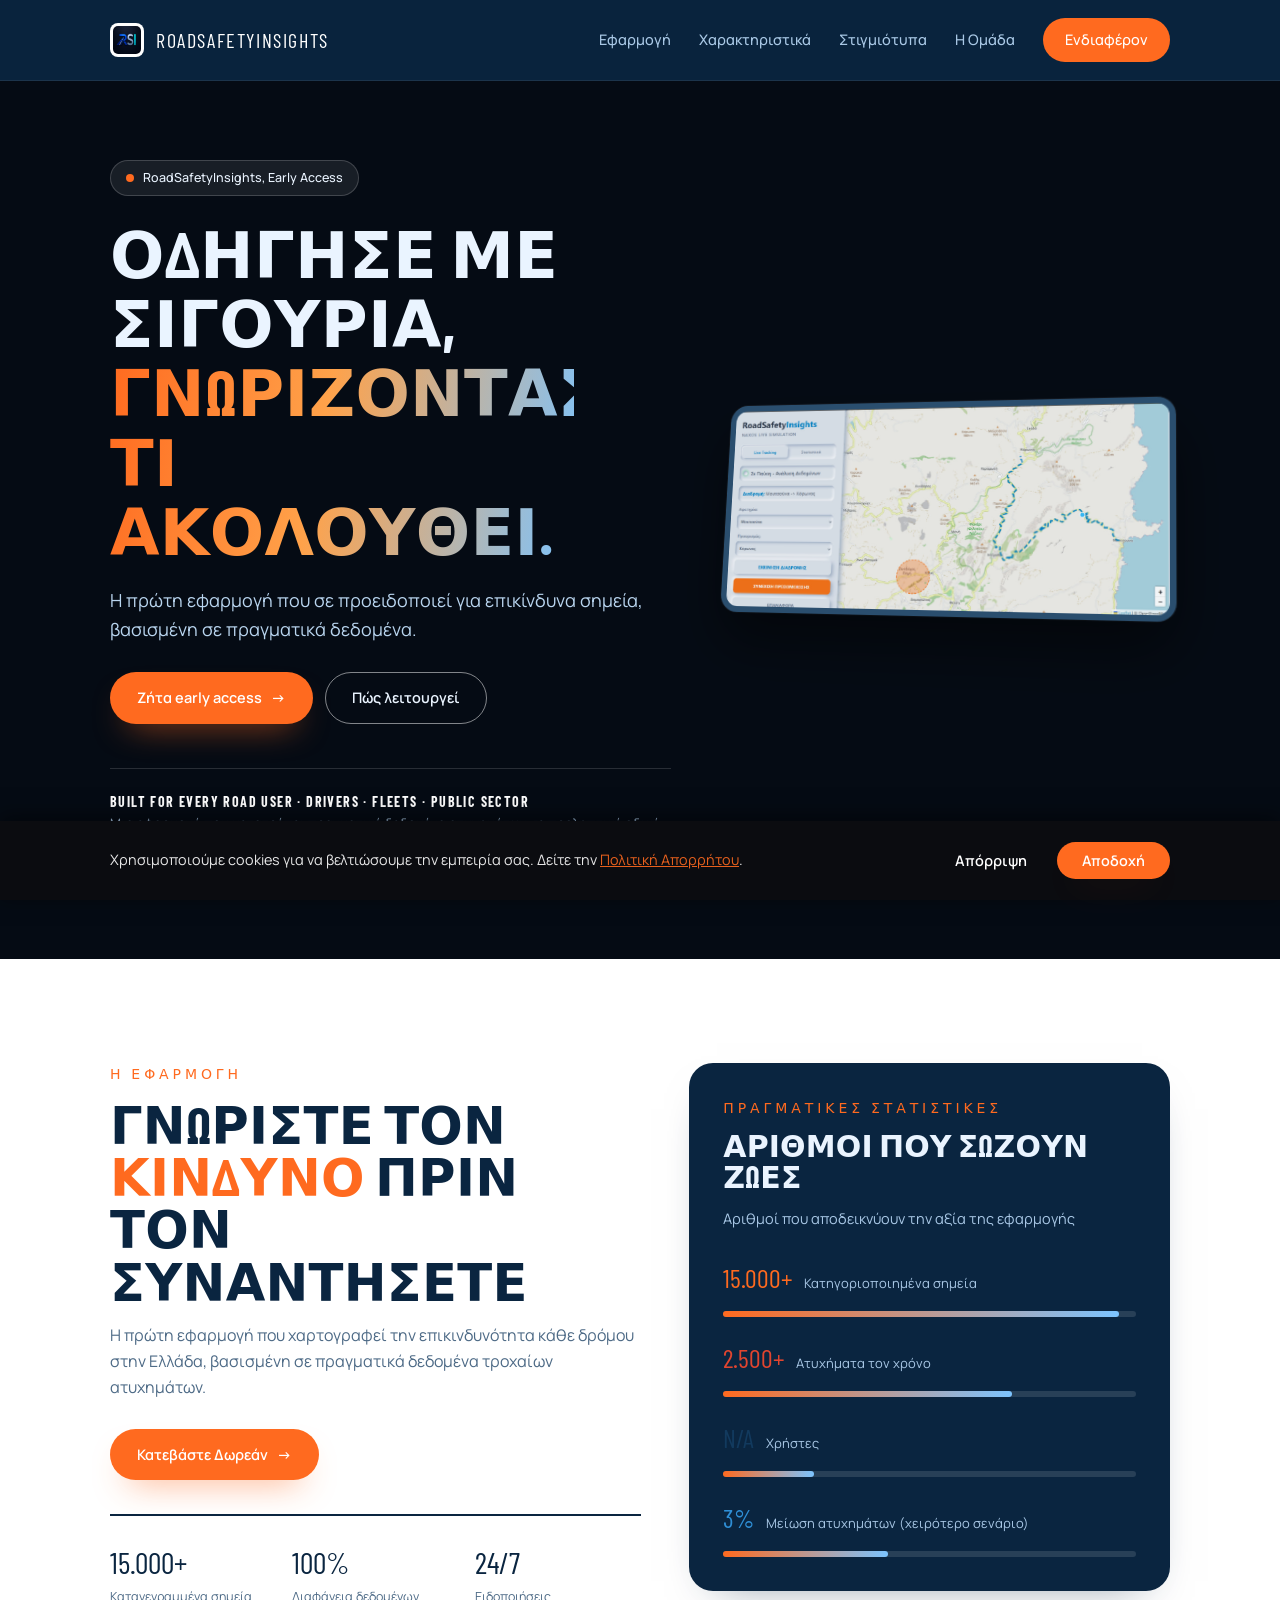
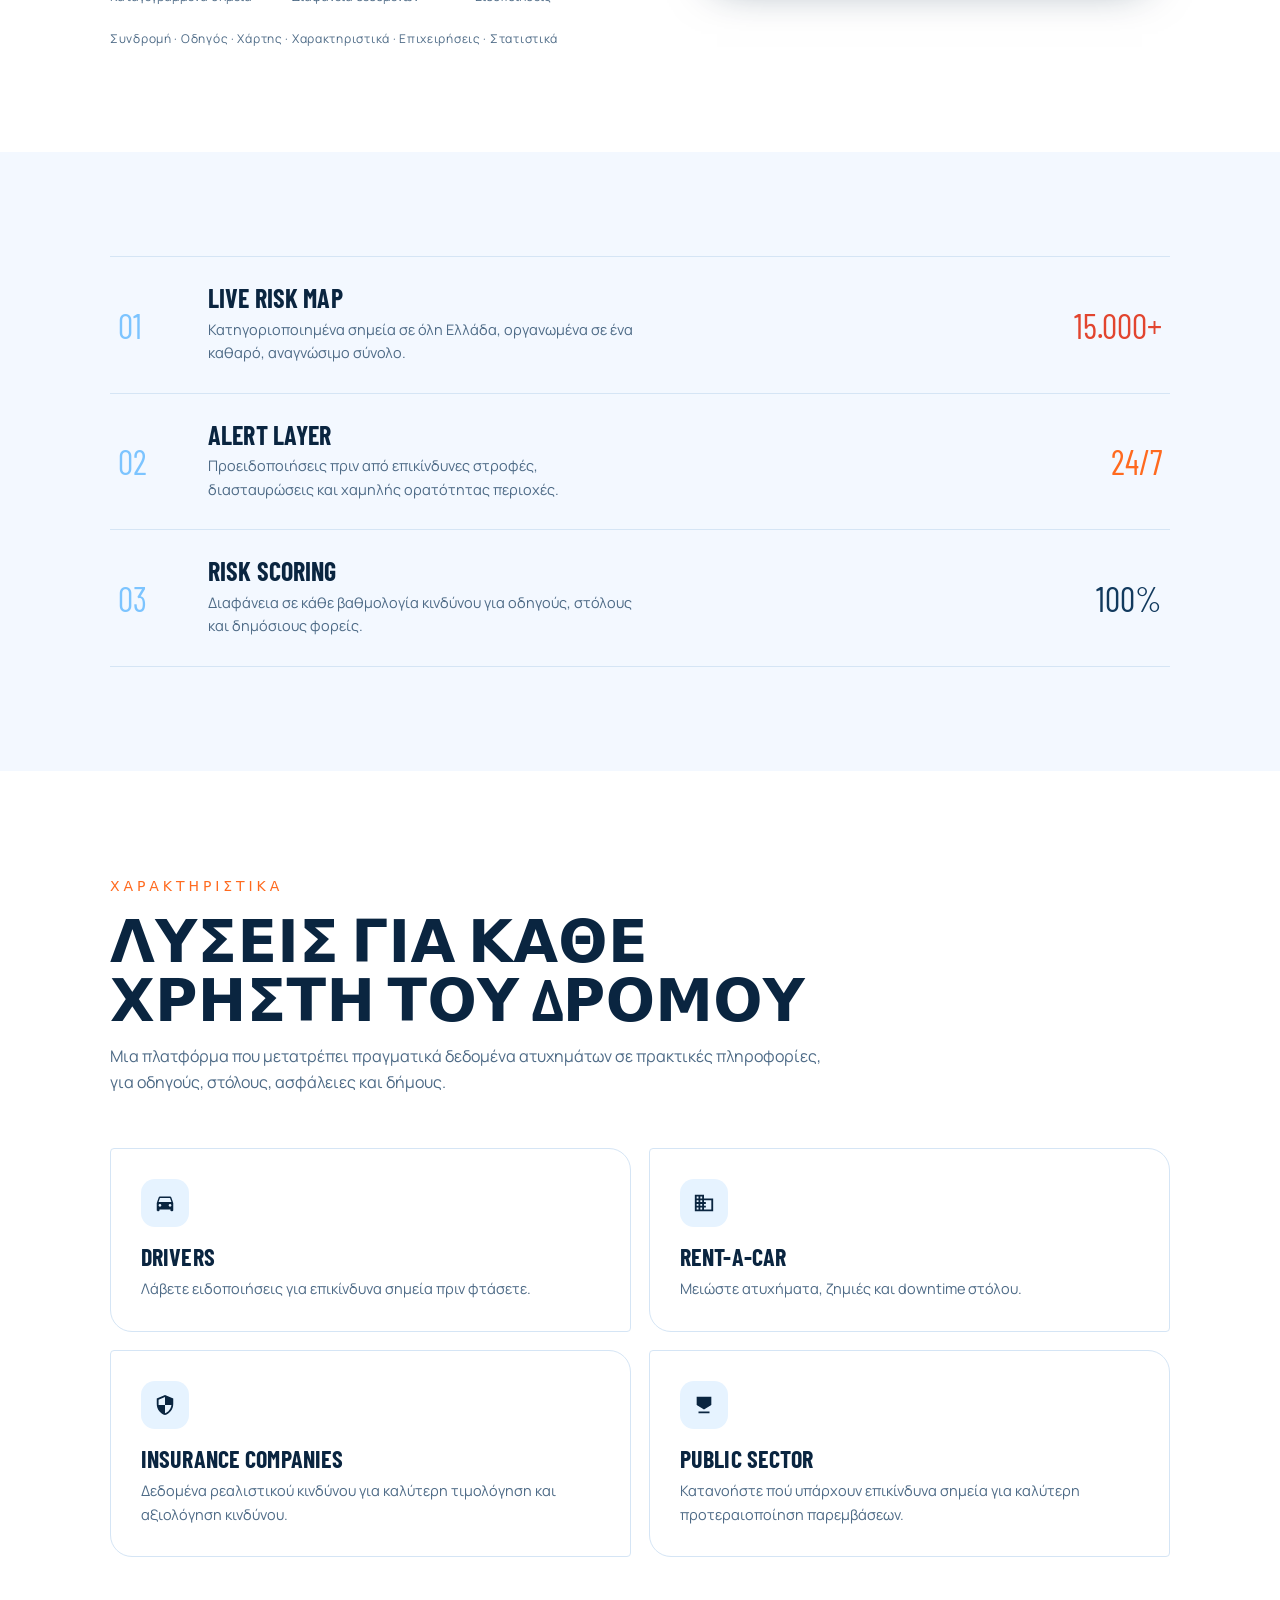
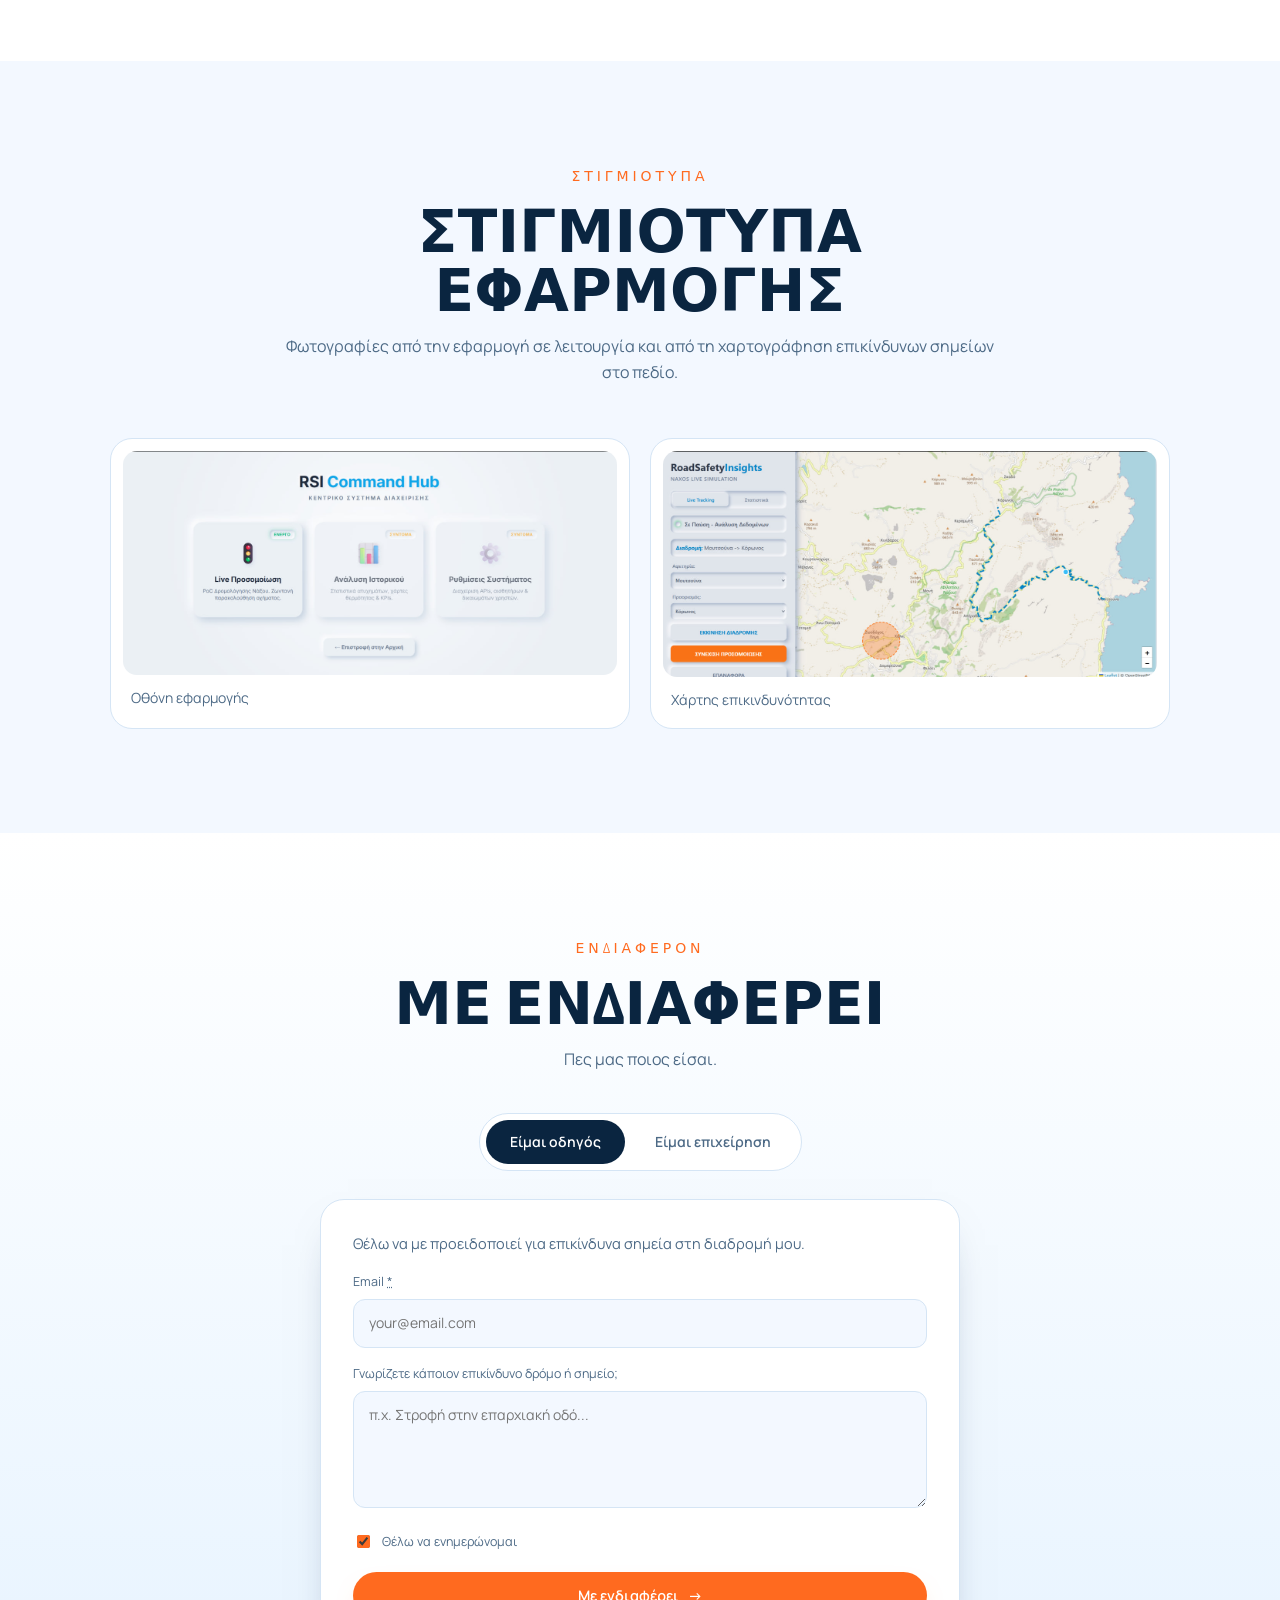
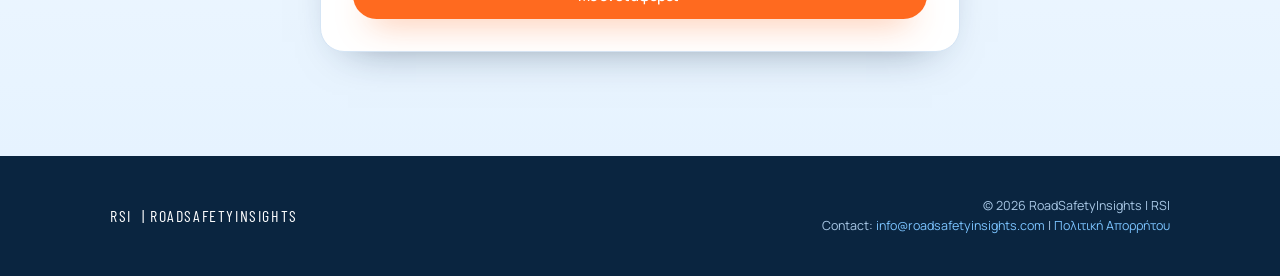
==== index.html @ 2c1d8106 "Update index.html" ====
<!DOCTYPE html>
<html lang="el">
  <head>
    <meta charset="utf-8" />
    <meta name="viewport" content="width=device-width, initial-scale=1" />
    <title>RoadSafetyInsights | Χαρτογράφηση Επικίνδυνων Δρόμων</title>
    
    <!-- Standard Meta Tags -->
    <meta name="description" content="Η πρώτη εφαρμογή που χαρτογραφεί επικίνδυνα σημεία και προειδοποιεί οδηγούς, στόλους και δήμους με πραγματικά δεδομένα ατυχημάτων." />
    <meta name="keywords" content="οδική ασφάλεια, επικίνδυνοι δρόμοι, χάρτης ατυχημάτων, RoadSafetyInsights, Ελλάδα, στόλοι οχημάτων, πρόληψη τροχαίων" />
    <meta name="author" content="RoadSafetyInsights Team" />
    <link rel="canonical" href="https://www.roadsafetyinsights.com/" />

    <!-- Open Graph Meta Tags (Για Facebook, LinkedIn & AI Assistants) -->
    <meta property="og:type" content="website" />
    <meta property="og:url" content="https://www.roadsafetyinsights.com/" />
    <meta property="og:title" content="RoadSafetyInsights | Χαρτογράφηση Επικίνδυνων Δρόμων" />
    <meta property="og:description" content="Γνωρίζοντας τι ακολουθεί, η εφαρμογή σε προειδοποιεί για τα επικίνδυνα σημεία βασισμένη σε πραγματικά δεδομένα ατυχημάτων." />
    <meta property="og:image" content="https://www.roadsafetyinsights.com/assets/og-image.jpg" />
    <meta property="og:site_name" content="RoadSafetyInsights" />
    <meta property="og:locale" content="el_GR" />

    <!-- Twitter Card Meta Tags -->
    <meta name="twitter:card" content="summary_large_image" />
    <meta name="twitter:url" content="https://www.roadsafetyinsights.com/" />
    <meta name="twitter:title" content="RoadSafetyInsights | Χαρτογράφηση Επικίνδυνων Δρόμων" />
    <meta name="twitter:description" content="Γνωρίζοντας τι ακολουθεί, η εφαρμογή σε προειδοποιεί για τα επικίνδυνα σημεία βασισμένη σε πραγματικά δεδομένα ατυχημάτων." />
    <meta name="twitter:image" content="https://www.roadsafetyinsights.com/assets/og-image.jpg" />

    <!-- PWA Webmanifest -->
    <link rel="manifest" href="site.webmanifest" crossorigin="use-credentials" />
    
    <!-- Icons & Theme -->
    <link rel="icon" type="image/png" href="assets/rsi_logo.png" />
    <link rel="apple-touch-icon" href="assets/rsi_logo.png" />
    <meta name="theme-color" content="#0a2540" />
    
    <!-- Fonts & CSS -->
    <link rel="preconnect" href="https://fonts.googleapis.com" />
    <link rel="preconnect" href="https://fonts.gstatic.com" crossorigin />
    <link href="https://fonts.googleapis.com/css2?family=Barlow+Condensed:wght@600;700&family=Manrope:wght@400;500;600;800&display=swap" rel="stylesheet" />
    <link rel="stylesheet" href="css/style.css" />
  </head>
  <body>
    <a class="skip" href="#main">Μετάβαση στο περιεχόμενο</a>

    <header class="site-header" id="header">
      <div class="wrap header__inner">
        <a class="header__logo" href="index.html#top" aria-label="Road Safety Insights, Αρχική">
          <img src="assets/rsi_logo.png" alt="Λογότυπο" width="34" height="34" />
          <span>RoadSafetyInsights</span>
        </a>
        <nav class="header__nav" aria-label="Κύρια πλοήγηση">
          <a href="index.html#app">Εφαρμογή</a>
          <a href="index.html#data">Χαρακτηριστικά</a>
          <a href="index.html#gallery-app">Στιγμιότυπα</a>
          <a href="team.html">Η Ομάδα</a>
          <a class="header__cta" href="index.html#interest">Ενδιαφέρον</a>
        </nav>
        <button class="burger" id="burger" type="button" aria-label="Άνοιγμα μενού" aria-expanded="false">
          <span></span><span></span><span></span>
        </button>
      </div>
    </header>

    <div class="progress" id="progress" aria-hidden="true"></div>

    <main id="main">
      
      <!-- #HERO -->
      <section class="hero" id="top">
        <div id="molten-bg" class="molten-metal-container" aria-hidden="true"></div>
        <div class="wrap hero__layout">
          <div class="hero__content">
            <p class="tag up"><span class="blip" aria-hidden="true"></span>RoadSafetyInsights, Early Access</p>
            <h1 class="hero__title up" style="--d:90ms">
              Οδήγησε με σιγουριά, 
              <em>γνωρίζοντας τι ακολουθεί.</em>
            </h1>
            <p class="hero__lead up" style="--d:180ms">
              Η πρώτη εφαρμογή που σε προειδοποιεί για επικίνδυνα σημεία, βασισμένη σε πραγματικά δεδομένα.
            </p>
            <div class="row-actions up" style="--d:250ms">
              <a class="btn btn--solid" href="#interest">Ζήτα early access <span class="arrow" aria-hidden="true">→</span></a>
              <a class="btn btn--line" href="#app">Πώς λειτουργεί</a>
            </div>
            <p class="hero__foot up" style="--d:320ms">
              <strong>Built for every road user · Drivers · Fleets · Public Sector</strong>
              Μια εφαρμογή που μετατρέπει πραγματικά δεδομένα ατυχημάτων σε προληπτική οδική ασφάλεια.
            </p>
          </div>
          <div class="hero__visual up" style="--d:400ms">
            <div class="floating-mockup">
              <img src="assets/nav_map.png" alt="Χάρτης εφαρμογής RoadSafetyInsights" width="1024" height="1024" />
            </div>
          </div>
        </div>
      </section>

      <!-- #TRANSITION BURST -->
      <div class="transition-burst-container" aria-hidden="true">
        <div id="burst-bg"></div>
        <div class="transition-gradient"></div>
      </div>

      <!-- #APP (ZIGZAG) -->
      <section class="band" id="app">
        <div class="wrap zig">
          <div class="zig__copy up">
            <p class="eyebrow">Η εφαρμογή</p>
            <h2>Γνωρίστε τον <em>κίνδυνο</em> πριν τον συναντήσετε</h2>
            <p class="lead">
              Η πρώτη εφαρμογή που χαρτογραφεί την επικινδυνότητα κάθε δρόμου στην Ελλάδα, βασισμένη σε πραγματικά δεδομένα τροχαίων ατυχημάτων.
            </p>
            <div class="row-actions">
              <a class="btn btn--solid" href="#interest">Κατεβάστε Δωρεάν <span class="arrow" aria-hidden="true">→</span></a>
            </div>
            <dl class="mini-stats">
              <div><dt>15.000+</dt><dd>Καταγεγραμμένα σημεία</dd></div>
              <div><dt>100%</dt><dd>Διαφάνεια δεδομένων</dd></div>
              <div><dt>24/7</dt><dd>Ειδοποιήσεις</dd></div>
            </dl>
            <p class="tiny">Συνδρομή · Οδηγός · Χάρτης · Χαρακτηριστικά · Επιχειρήσεις · Στατιστικά</p>
          </div>
          <div class="zig__panel up" style="--d:120ms">
            <p class="eyebrow">Πραγματικές Στατιστικές</p>
            <h3>Αριθμοί που Σώζουν Ζωές</h3>
            <p class="lead lead--sm">Αριθμοί που αποδεικνύουν την αξία της εφαρμογής</p>
            <ul class="bars">
              <li><span class="bars__n val--warm">15.000+</span><span>Κατηγοριοποιημένα σημεία</span><i style="--w:96%"></i></li>
              <li><span class="bars__n val--hot">2.500+</span><span>Ατυχήματα τον χρόνο</span><i style="--w:70%"></i></li>
              <li><span class="bars__n val--cool">N/A</span><span>Χρήστες</span><i style="--w:22%"></i></li>
              <li><span class="bars__n val--sky">3%</span><span>Μείωση ατυχημάτων (χειρότερο σενάριο)</span><i style="--w:40%"></i></li>
            </ul>
          </div>
        </div>
      </section>

      <!-- #LAYERS -->
      <section class="band band--ink">
        <div class="wrap">
          <ol class="layers">
            <li class="layer up">
              <span class="layer__no">01</span>
              <div class="layer__body">
                <h3>Live risk map</h3>
                <p>Κατηγοριοποιημένα σημεία σε όλη Ελλάδα, οργανωμένα σε ένα καθαρό, αναγνώσιμο σύνολο.</p>
              </div>
              <span class="layer__val val--hot">15.000+</span>
            </li>
            <li class="layer up" style="--d:90ms">
              <span class="layer__no">02</span>
              <div class="layer__body">
                <h3>Alert layer</h3>
                <p>Προειδοποιήσεις πριν από επικίνδυνες στροφές, διασταυρώσεις και χαμηλής ορατότητας περιοχές.</p>
              </div>
              <span class="layer__val val--warm">24/7</span>
            </li>
            <li class="layer up" style="--d:180ms">
              <span class="layer__no">03</span>
              <div class="layer__body">
                <h3>Risk scoring</h3>
                <p>Διαφάνεια σε κάθε βαθμολογία κινδύνου για οδηγούς, στόλους και δημόσιους φορείς.</p>
              </div>
              <span class="layer__val val--cool">100%</span>
            </li>
          </ol>
        </div>
      </section>

      <!-- #FEATURES -->
      <section class="band" id="data">
        <div class="wrap">
          <header class="head up">
            <p class="eyebrow">Χαρακτηριστικά</p>
            <h2>Λύσεις για Κάθε Χρήστη του Δρόμου</h2>
            <p class="head__intro">
              Μια πλατφόρμα που μετατρέπει πραγματικά δεδομένα ατυχημάτων σε πρακτικές πληροφορίες, για οδηγούς, στόλους, ασφάλειες και δήμους.
            </p>
          </header>
          <div class="tiles">
            <article class="tile up">
              <span class="tile__icon" aria-hidden="true">
                <svg viewBox="0 0 24 24" width="22" height="22" fill="currentColor"><path d="M18.92 6.01C18.72 5.42 18.16 5 17.5 5h-11c-.66 0-1.22.42-1.42 1.01L3 12v8c0 .55.45 1 1 1h1c.55 0 1-.45 1-1v-1h12v1c0 .55.45 1 1 1h1c.55 0 1-.45 1-1v-8l-2.08-5.99zM6.5 16c-.83 0-1.5-.67-1.5-1.5S5.67 13 6.5 13s1.5.67 1.5 1.5S7.33 16 6.5 16zm11 0c-.83 0-1.5-.67-1.5-1.5s.67-1.5 1.5-1.5 1.5.67 1.5 1.5-.67 1.5-1.5 1.5zM5 11l1.5-4.5h11L19 11H5z"/></svg>
              </span>
              <h3>Drivers</h3>
              <p>Λάβετε ειδοποιήσεις για επικίνδυνα σημεία πριν φτάσετε.</p>
            </article>
            <article class="tile up" style="--d:80ms">
              <span class="tile__icon" aria-hidden="true">
                <svg viewBox="0 0 24 24" width="22" height="22" fill="currentColor"><path d="M12 7V3H2v18h20V7H12zM6 19H4v-2h2v2zm0-4H4v-2h2v2zm0-4H4V9h2v2zm0-4H4V5h2v2zm4 12H8v-2h2v2zm0-4H8v-2h2v2zm0-4H8V9h2v2zm0-4H8V5h2v2zm10 12h-8v-2h2v-2h-2v-2h2v-2h-2V9h8v10z"/></svg>
              </span>
              <h3>Rent-a-car</h3>
              <p>Μειώστε ατυχήματα, ζημιές και downtime στόλου.</p>
            </article>
            <article class="tile up" style="--d:160ms">
              <span class="tile__icon" aria-hidden="true">
                <svg viewBox="0 0 24 24" width="22" height="22" fill="currentColor"><path d="M12 1L3 5v6c0 5.55 3.84 10.74 9 12 5.16-1.26 9-6.45 9-12V5l-9-4zm0 10.99h7c-.53 4.12-3.28 7.79-7 8.94V12H5V6.3l7-3.11v8.8z"/></svg>
              </span>
              <h3>Insurance Companies</h3>
              <p>Δεδομένα ρεαλιστικού κινδύνου για καλύτερη τιμολόγηση και αξιολόγηση κινδύνου.</p>
            </article>
            <article class="tile up" style="--d:240ms">
              <span class="tile__icon" aria-hidden="true">
                <svg viewBox="0 0 24 24" width="22" height="22" fill="currentColor"><path d="M6 21h12v-2H6v2zm6-4l8-5V3H4v9l8 5zm-6-7h12V5H6v5z"/></svg>
              </span>
              <h3>Public Sector</h3>
              <p>Κατανοήστε πού υπάρχουν επικίνδυνα σημεία για καλύτερη προτεραιοποίηση παρεμβάσεων.</p>
            </article>
          </div>
        </div>
      </section>

      <!-- #GALLERY -->
      <section class="band band--ink" id="gallery-app">
        <div class="wrap">
          <header class="head head--center up">
            <p class="eyebrow">Στιγμιότυπα</p>
            <h2>Στιγμιότυπα Εφαρμογής</h2>
            <p class="head__intro">
              Φωτογραφίες από την εφαρμογή σε λειτουργία και από τη χαρτογράφηση επικίνδυνων σημείων στο πεδίο.
            </p>
          </header>
          <div class="shots">
            <figure class="shot up">
              <img src="assets/rsi_hub.png" alt="Οθόνη εφαρμογής" loading="lazy" width="1024" height="1024" />
              <figcaption>Οθόνη εφαρμογής</figcaption>
            </figure>
            <figure class="shot up" style="--d:100ms">
              <img src="assets/nav_map.png" alt="Χάρτης επικινδυνότητας" loading="lazy" width="1024" height="1024" />
              <figcaption>Χάρτης επικινδυνότητας</figcaption>
            </figure>
          </div>
        </div>
      </section>

      <!-- #INTEREST (FORMS) -->
      <section class="band band--cta" id="interest">
        <div class="wrap">
          <header class="head head--center up">
            <p class="eyebrow">Ενδιαφέρον</p>
            <h2>Με ενδιαφέρει</h2>
            <p class="head__intro">Πες μας ποιος είσαι.</p>
          </header>
          <div class="switch up" role="tablist" aria-label="Επιλογή προφίλ">
            <button class="switch__btn is-active" id="tab-driver" type="button" role="tab" aria-selected="true" aria-controls="panel-driver">Είμαι οδηγός</button>
            <button class="switch__btn" id="tab-biz" type="button" role="tab" aria-selected="false" aria-controls="panel-biz">Είμαι επιχείρηση</button>
          </div>

          <div class="panel up" id="panel-driver" role="tabpanel" aria-labelledby="tab-driver">
            <p class="panel__lead">Θέλω να με προειδοποιεί για επικίνδυνα σημεία στη διαδρομή μου.</p>
            <!-- Netlify Form με Honeypot (bot-field) -->
            <form id="driver-form" class="driver-form" name="driver-interest" method="post" data-netlify="true" data-netlify-honeypot="bot-field">
              <p hidden><label><input name="bot-field" /></label></p>
              <label class="field">
                <span>Email <abbr title="υποχρεωτικό">*</abbr></span>
                <input type="email" name="email" required autocomplete="email" placeholder="your@email.com" />
              </label>
              <label class="field">
                <span>Γνωρίζετε κάποιον επικίνδυνο δρόμο ή σημείο;</span>
                <textarea name="dangerous_roads_feedback" rows="4" placeholder="π.χ. Στροφή στην επαρχιακή οδό..."></textarea>
              </label>
              <label class="checkline"><input type="checkbox" name="news" checked /><span>Θέλω να ενημερώνομαι</span></label>
              <button class="btn btn--solid btn--block btn--driver-submit" type="submit">Με ενδιαφέρει <span class="arrow" aria-hidden="true">→</span></button>
              <p class="form-ok driver-form__success" id="driver-ok" hidden aria-live="polite">Ευχαριστούμε! Καταγράφηκε.</p>
            </form>
          </div>

          <div class="panel up" id="panel-biz" role="tabpanel" aria-labelledby="tab-biz" hidden>
            <p class="panel__lead">Rent-a-car, ασφαλιστική, δήμος ή άλλη, θέλω demo &amp; δεδομένα.</p>
            <h3>Στοιχεία επιχείρησης</h3>
            <p class="panel__note">Συμπλήρωσε τα στοιχεία σου και θα επικοινωνήσουμε μαζί σου σύντομα.</p>
            <!-- Netlify Form με Honeypot (bot-field) -->
            <form class="biz-form" id="business-form" name="business-contact" method="post" data-netlify="true" data-netlify-honeypot="bot-field">
              <p hidden><label><input name="bot-field" /></label></p>
              <label class="field"><span>Ονοματεπώνυμο</span><input type="text" name="name" autocomplete="name" /></label>
              <div class="field-row">
                <label class="field"><span>Email <abbr title="υποχρεωτικό">*</abbr></span><input type="email" name="email" required autocomplete="email" /></label>
                <label class="field"><span>Τηλέφωνο</span><input type="tel" name="phone" placeholder="+30 69…" autocomplete="tel" /></label>
              </div>
              <div class="field-row">
                <label class="field"><span>Εταιρεία <abbr title="υποχρεωτικό">*</abbr></span><input type="text" name="company" required autocomplete="organization" /></label>
                <label class="field">
                  <span>Τύπος <abbr title="υποχρεωτικό">*</abbr></span>
                  <select name="business_category" required>
                    <option value="" disabled selected>Επίλεξε…</option>
                    <option value="rent-a-car">Rent-a-car</option>
                    <option value="insurance">Insurance</option>
                    <option value="municipality">Municipality / Public Sector</option>
                    <option value="other">Άλλο</option>
                  </select>
                </label>
              </div>
              <label class="field">
                <span>Θέλετε demo;</span>
                <textarea name="demo_info" rows="4"></textarea>
              </label>
              <button class="btn btn--solid btn--block biz-form__submit" type="submit">Στείλε ενδιαφέρον</button>
              <p class="form-ok biz-form__success" id="biz-ok" hidden aria-live="polite">Ευχαριστούμε! Το ενδιαφέρον σας καταγράφηκε.</p>
            </form>
          </div>
        </div>
      </section>
    </main>

    <!-- #FOOTER -->
    <footer class="foot">
      <div class="wrap foot__inner">
        <span class="foot__brand"><span aria-hidden="true">RSI</span>|  RoadSafetyInsights</span>
        <div class="foot__meta">
          <p>© 2026 RoadSafetyInsights | RSI</p>
          <p>
            Contact: <a href="mailto:info@roadsafetyinsights.com">info@roadsafetyinsights.com</a> | 
            <a href="policy.html">Πολιτική Απορρήτου</a>
          </p>
        </div>
      </div>
    </footer>
    
    <!-- #COOKIE BANNER -->
    <div id="cookie-banner" class="cookie-banner" hidden>
      <div class="wrap cookie-banner__inner">
        <p>
          Χρησιμοποιούμε cookies για να βελτιώσουμε την εμπειρία σας. Δείτε την <a href="policy.html" style="color: var(--orange); text-decoration: underline;">Πολιτική Απορρήτου</a>.
        </p>
        <div class="cookie-banner__actions">
          <button id="cookie-decline" class="btn btn--line" type="button" style="border-color: transparent; color: #fff;">Απόρριψη</button>
          <button id="cookie-accept" class="btn btn--solid btn--sm" type="button">Αποδοχή</button>
        </div>
      </div>
    </div>

    <!-- #SCRIPTS -->
    <script src="js/main.js" defer></script>
    <script src="js/animations.js" defer></script>
    <script type="module" src="js/molten.js" defer></script>
    <script type="module" src="js/burst.js" defer></script>
  </body>
</html>
---- css/style.css ----
:root {
  --navy: #0a2540;
  --navy-2: #123a5e;
  --sky: #7cc4ff;
  --sky-soft: #e6f3ff;
  --orange: #ff6a1f;
  --orange-2: #ffa24a;
  --paper: #ffffff;
  --paper-2: #f3f8ff;
  --ink: #0a2540;
  --ink-soft: #4d6a86;
  --line: #d5e5f5;
  --font-display: "Barlow Condensed", system-ui, sans-serif;
  --font-body: "Manrope", system-ui, sans-serif;
  --sh: 0 18px 44px -28px rgba(10, 37, 64, 0.55);
}

* {
  box-sizing: border-box;
}

html {
  scroll-behavior: smooth;
  scroll-padding-top: 80px; 
}

body {
  margin: 0;
  font-family: var(--font-body);
  color: var(--ink);
  background: var(--paper);
  font-size: 16px;
  line-height: 1.62;
  -webkit-font-smoothing: antialiased;
}

img {
  max-width: 100%;
  display: block;
}

a {
  color: inherit;
  text-decoration: none;
}

p {
  margin: 0;
}

h1, 
h2, 
h3 {
  margin: 0;
  font-family: var(--font-display);
  line-height: 1.02;
  letter-spacing: 0.005em;
  text-transform: uppercase;
}

em {
  font-style: normal;
}

.skip {
  position: absolute;
  left: -9999px;
}

.skip:focus {
  left: 12px;
  top: 12px;
  background: var(--orange);
  color: #fff;
  padding: 8px 14px;
  border-radius: 8px;
  z-index: 99;
}

.site-header {
  position: fixed;
  top: 0;
  left: 0;
  width: 100%;
  background: rgba(10, 37, 64, 0.95);
  backdrop-filter: blur(10px);
  border-bottom: 1px solid rgba(255, 255, 255, 0.08);
  z-index: 100;
  color: #fff;
  transition: all 0.3s ease;
}

.header__inner {
  display: flex;
  align-items: center;
  justify-content: space-between;
  height: 80px;
}

.header__logo {
  display: flex;
  align-items: center;
  gap: 12px;
  font-family: var(--font-display);
  font-size: 20px;
  text-transform: uppercase;
  letter-spacing: 0.08em;
}

.header__logo img {
  border-radius: 8px;
  background: #fff;
  padding: 3px;
}

.header__nav {
  display: flex;
  align-items: center;
  gap: 28px;
}

.header__nav a {
  font-size: 14.5px;
  font-weight: 500;
  color: #a9c8e6;
  transition: color 0.2s;
}

.header__nav a:hover {
  color: #fff;
}

.header__cta {
  background: var(--orange);
  color: #fff !important;
  padding: 10px 22px;
  border-radius: 999px;
  font-weight: 600;
  transition: background 0.25s, transform 0.25s;
}

.header__cta:hover {
  background: var(--orange-2);
  transform: translateY(-2px);
}

.burger {
  display: none;
  background: none;
  border: 1px solid rgba(255,255,255,0.2);
  border-radius: 8px;
  width: 44px;
  height: 44px;
  cursor: pointer;
  flex-direction: column;
  justify-content: center;
  align-items: center;
  gap: 5px;
}

.burger span {
  display: block;
  width: 18px;
  height: 2px;
  background: #fff;
  transition: all 0.3s;
}

.progress {
  position: fixed;
  top: 0;
  left: 0;
  right: 0;
  height: 3px;
  background: linear-gradient(90deg, var(--orange), var(--sky));
  transform-origin: 0 50%;
  transform: scaleX(0);
  z-index: 110;
}

.wrap {
  width: min(1060px, 100% - 64px);
  margin-inline: auto;
}

.band {
  padding: 104px 0;
}

.band--ink {
  background: var(--paper-2);
}

.band--cta {
  background: linear-gradient(180deg, var(--paper) 0%, var(--sky-soft) 100%);
}

.eyebrow {
  font-family: var(--font-display);
  font-size: 14px;
  letter-spacing: 0.28em;
  text-transform: uppercase;
  color: var(--orange);
}

.head {
  max-width: 46rem;
}

.head--center {
  margin-inline: auto;
  text-align: center;
}

.head h2 {
  margin-top: 12px;
  font-size: clamp(34px, 4.6vw, 58px);
  font-weight: 700;
}

.head__intro {
  margin-top: 16px;
  color: var(--ink-soft);
}

.lead {
  margin-top: 16px;
  color: var(--ink-soft);
  max-width: 36rem;
}

.lead--sm {
  font-size: 14.5px;
}

.tiny {
  margin-top: 22px;
  font-size: 12px;
  letter-spacing: 0.06em;
  color: var(--ink-soft);
}

.tag {
  display: inline-flex;
  align-items: center;
  gap: 9px;
  border: 1px solid var(--line);
  background: #fff;
  color: var(--navy-2);
  border-radius: 999px;
  padding: 7px 15px;
  font-size: 12.5px;
  font-weight: 500;
}

.tag--soft {
  margin-top: 18px;
  background: var(--sky-soft);
  border-color: transparent;
}

.blip {
  width: 8px;
  height: 8px;
  border-radius: 50%;
  background: var(--orange);
  animation: blip 2s ease-in-out infinite;
}

@keyframes blip {
  0%, 100% { box-shadow: 0 0 0 0 rgba(255,106,31,.55); }
  50% { box-shadow: 0 0 0 8px rgba(255,106,31,0); }
}

.btn {
  display: inline-flex;
  align-items: center;
  gap: 9px;
  cursor: pointer;
  border-radius: 999px;
  padding: 13px 26px;
  font-size: 14.5px;
  font-weight: 600;
  border: 1px solid transparent;
  font-family: var(--font-body);
  transition: transform .25s ease, background .25s ease, color .25s ease, border-color .25s ease, box-shadow .25s ease;
}

.btn--solid {
  background: var(--orange);
  color: #fff;
  box-shadow: 0 16px 34px -18px rgba(255, 106, 31, 0.85);
}

.btn--solid:hover {
  transform: translateY(-2px);
  background: #ff7d38;
}

.btn--line {
  border-color: var(--navy);
  color: var(--navy);
  background: transparent;
}

.btn--line:hover {
  background: var(--navy);
  color: #fff;
}

.btn--block {
  width: 100%;
  justify-content: center;
  margin-top: 20px;
}

.arrow {
  transition: transform .25s ease;
}

.btn:hover .arrow {
  transform: translateX(4px);
}

.row-actions {
  margin-top: 28px;
  display: flex;
  flex-wrap: wrap;
  gap: 12px;
}

.val--hot { color: #e2452f; }
.val--warm { color: var(--orange); }
.val--cool { color: var(--navy-2); }
.val--sky { color: #2f8fd6; }

.hero {
  position: relative;
  overflow: hidden;
  padding: 160px 0 104px;
  background: #050b14; 
  color: #eaf4ff;
}

.hero .tag {
  background: rgba(255,255,255,.08);
  border-color: rgba(255,255,255,.18);
  color: #eaf4ff;
}

.hero__bg {
  position: absolute;
  inset: 0;
  background: radial-gradient(circle at 50% 0%, #123a5e 0%, transparent 70%);
  z-index: 0;
}

.stars, .stars2 {
  position: absolute;
  inset: -50% -50% 0 -50%;
  z-index: 1;
}

.stars {
  background: transparent url("data:image/svg+xml,%3Csvg xmlns='http://www.w3.org/2000/svg' width='400' height='400'%3E%3Ccircle cx='20' cy='20' r='1.5' fill='rgba(255,255,255,0.3)'/%3E%3Ccircle cx='150' cy='80' r='1' fill='rgba(255,255,255,0.2)'/%3E%3Ccircle cx='300' cy='250' r='1.5' fill='rgba(255,255,255,0.4)'/%3E%3Ccircle cx='80' cy='320' r='1' fill='rgba(255,255,255,0.2)'/%3E%3Ccircle cx='350' cy='50' r='2' fill='rgba(255,255,255,0.5)'/%3E%3C/svg%3E") repeat;
  animation: drift 120s linear infinite;
}

.stars2 {
  background: transparent url("data:image/svg+xml,%3Csvg xmlns='http://www.w3.org/2000/svg' width='300' height='300'%3E%3Ccircle cx='50' cy='150' r='1' fill='rgba(255,255,255,0.4)'/%3E%3Ccircle cx='200' cy='50' r='1.5' fill='rgba(255,255,255,0.3)'/%3E%3Ccircle cx='250' cy='250' r='2' fill='rgba(255,255,255,0.2)'/%3E%3C/svg%3E") repeat;
  animation: drift-reverse 90s linear infinite;
}

@keyframes drift {
  from { transform: translateY(0) rotate(0deg); }
  to { transform: translateY(10%) rotate(2deg); }
}

@keyframes drift-reverse {
  from { transform: translateY(10%) rotate(0deg); }
  to { transform: translateY(0) rotate(-2deg); }
}

.orb {
  position: absolute;
  border-radius: 50%;
  filter: blur(90px);
  opacity: 0.55;
  z-index: 2;
}

.orb--a {
  width: 70vw; height: 70vw;
  max-width: 800px; max-height: 800px;
  background: var(--orange);
  top: -30%; left: -20%;
  animation: aurora 15s ease-in-out infinite alternate;
}

.orb--b {
  width: 60vw; height: 60vw;
  max-width: 600px; max-height: 600px;
  background: var(--sky);
  bottom: -20%; right: -10%;
  animation: aurora 12s ease-in-out infinite alternate-reverse;
}

.orb--c {
  width: 50vw; height: 50vw;
  max-width: 500px; max-height: 500px;
  background: #8b5cf6;
  top: 20%; left: 30%;
  mix-blend-mode: screen;
  animation: aurora 18s ease-in-out infinite alternate;
}

@keyframes aurora {
  0% { transform: translate(0, 0) scale(1); }
  50% { transform: translate(6vw, 8vh) scale(1.1); }
  100% { transform: translate(-4vw, 5vh) scale(0.95); }
}

.hero__layout {
  position: relative;
  z-index: 10;
  display: grid;
  grid-template-columns: 1.1fr 0.9fr;
  gap: 40px;
  align-items: center;
}

.hero__title {
  margin-top: 22px;
  font-size: clamp(32px, 5.5vw, 64px); 
  font-weight: 700;
  max-width: 16ch;
  line-height: 1.08;
}

.hero__title em {
  display: block;
  background: linear-gradient(100deg, var(--orange) 0%, var(--orange-2) 45%, var(--sky) 100%);
  -webkit-background-clip: text;
  background-clip: text;
  color: transparent;
}

.hero__lead {
  margin-top: 22px;
  max-width: 36rem;
  font-size: 18px;
  color: #b9d5ef;
}

.hero__foot {
  margin-top: 44px;
  padding-top: 22px;
  border-top: 1px solid rgba(255,255,255,.14);
  max-width: 44rem;
  font-size: 13px;
  color: #a9c8e6;
}

.hero__foot strong {
  display: block;
  font-family: var(--font-display);
  letter-spacing: 0.1em;
  text-transform: uppercase;
  font-size: 14px;
  color: #fff;
}

.hero .btn--line {
  border-color: rgba(255, 255, 255, 0.5);
  color: #eaf4ff;
}

.hero .btn--line:hover {
  background: #fff;
  color: var(--navy);
  border-color: #fff;
}

.hero__visual {
  position: relative;
  perspective: 1000px;
}

.floating-mockup {
  border-radius: 18px;
  border: 6px solid rgba(255, 255, 255, 0.1);
  box-shadow: 0 30px 60px rgba(0, 0, 0, 0.5), 0 0 0 1px rgba(255, 255, 255, 0.05);
  background: var(--navy-2);
  transform: rotateY(-12deg) rotateX(8deg);
  animation: float-mockup 6s ease-in-out infinite alternate;
  overflow: hidden;
}

.floating-mockup img {
  width: 100%;
  height: auto;
  display: block;
  opacity: 0.95;
}

@keyframes float-mockup {
  0% { transform: rotateY(-12deg) rotateX(8deg) translateY(0); }
  100% { transform: rotateY(-12deg) rotateX(8deg) translateY(-20px); }
}

.layers {
  list-style: none;
  margin: 0;
  padding: 0;
}

.layer {
  display: grid;
  grid-template-columns: 66px 1fr auto;
  align-items: center;
  gap: 24px;
  padding: 28px 8px;
  border-top: 1px solid var(--line);
  transition: background .3s ease, padding .3s ease;
}

.layer:last-child {
  border-bottom: 1px solid var(--line);
}

.layer:hover {
  background: var(--sky-soft);
  padding-left: 20px;
  padding-right: 20px;
}

.layer__no {
  font-family: var(--font-display);
  font-size: 34px;
  color: var(--sky);
}

.layer__body h3 {
  font-size: 26px;
}

.layer__body p {
  margin-top: 6px;
  font-size: 14.5px;
  color: var(--ink-soft);
  max-width: 48ch;
}

.layer__val {
  font-family: var(--font-display);
  font-size: 34px;
}

.tiles {
  margin-top: 52px;
  display: grid;
  grid-template-columns: repeat(2, 1fr);
  gap: 18px;
}

.tile {
  position: relative;
  overflow: hidden;
  background: #fff;
  border: 1px solid var(--line);
  border-radius: 4px 22px 4px 22px;
  padding: 30px;
  transition: transform .35s ease, box-shadow .35s ease, border-color .35s ease;
}

.tile::before {
  content: "";
  position: absolute;
  left: 0;
  top: 0;
  bottom: 0;
  width: 4px;
  background: var(--orange);
  transform: scaleY(0);
  transform-origin: bottom;
  transition: transform .35s ease;
}

.tile:hover {
  transform: translateY(-6px);
  box-shadow: var(--sh);
  border-color: var(--sky);
}

.tile:hover::before {
  transform: scaleY(1);
}

.tile__icon {
  display: grid;
  place-items: center;
  width: 48px;
  height: 48px;
  border-radius: 14px;
  background: var(--sky-soft);
  color: var(--navy);
  transition: background .3s ease, color .3s ease;
}

.tile:hover .tile__icon {
  background: var(--orange);
  color: #fff;
}

.tile h3 {
  margin-top: 18px;
  font-size: 24px;
}

.tile p {
  margin-top: 8px;
  font-size: 14.5px;
  color: var(--ink-soft);
}

.zig {
  display: grid;
  grid-template-columns: 1.05fr 0.95fr;
  gap: 48px;
  align-items: start;
}

.zig h2 {
  margin-top: 12px;
  font-size: clamp(32px, 4vw, 52px);
  font-weight: 700;
}

.zig h2 em {
  color: var(--orange);
}

.mini-stats {
  margin: 34px 0 0;
  padding: 22px 0 0;
  border-top: 2px solid var(--navy);
  display: grid;
  grid-template-columns: repeat(3, 1fr);
  gap: 16px;
}

.mini-stats dt {
  font-family: var(--font-display);
  font-size: 30px;
}

.mini-stats dd {
  margin: 0;
  font-size: 12.5px;
  color: var(--ink-soft);
}

.zig__panel {
  background: var(--navy);
  color: #eaf4ff;
  border-radius: 24px;
  padding: 34px;
  box-shadow: var(--sh);
}

.zig__panel h3 {
  margin-top: 10px;
  font-size: 30px;
}

.zig__panel .lead {
  color: #a9c8e6;
}

.bars {
  list-style: none;
  margin: 26px 0 0;
  padding: 0;
  display: grid;
  gap: 20px;
}

.bars li {
  display: grid;
  grid-template-columns: auto 1fr;
  align-items: baseline;
  gap: 12px;
}

.bars__n {
  font-family: var(--font-display);
  font-size: 26px;
}

.bars li > span:nth-child(2) {
  font-size: 13px;
  color: #a9c8e6;
}

.bars i {
  grid-column: 1 / -1;
  height: 6px;
  border-radius: 4px;
  background: rgba(255,255,255,.12);
  position: relative;
}

.bars i::after {
  content: "";
  position: absolute;
  inset: 0 auto 0 0;
  width: var(--w);
  border-radius: 4px;
  background: linear-gradient(90deg, var(--orange), var(--sky));
}

.shots {
  margin-top: 52px;
  display: grid;
  grid-template-columns: repeat(2, 1fr);
  gap: 20px;
}

.shot {
  margin: 0;
  background: #fff;
  border: 1px solid var(--line);
  border-radius: 22px;
  padding: 12px;
  overflow: hidden;
  transition: transform .35s ease, box-shadow .35s ease;
}

.shot:hover {
  transform: translateY(-5px);
  box-shadow: var(--sh);
}

.shot img {
  width: 100%;
  height: auto;
  border-radius: 14px;
  transition: transform .6s ease;
}

.shot:hover img {
  transform: scale(1.03);
}

.shot figcaption {
  padding: 12px 8px 4px;
  font-size: 14px;
  color: var(--ink-soft);
}

.shot--wide {
  margin: 40px auto 0;
  max-width: 620px;
}

.shot--wide img {
  aspect-ratio: 16 / 9;
  object-fit: cover;
}

.roster {
  list-style: none;
  margin: 48px 0 0;
  padding: 0;
}

.person {
  display: grid;
  grid-template-columns: 72px 1.2fr 1fr auto;
  align-items: center;
  gap: 20px;
  padding: 20px 10px;
  border-bottom: 1px solid var(--line);
  transition: background .3s ease, transform .3s ease;
}

.person:first-child {
  border-top: 1px solid var(--line);
}

.person:hover {
  background: var(--sky-soft);
  transform: translateX(4px);
}

.person__photo {
  display: block;
  width: 68px;
  height: 68px;
  border-radius: 18px;
  overflow: hidden;
  border: 2px solid var(--line);
  background: var(--sky-soft);
  transition: border-color .3s ease;
}

.person__photo img {
  width: 100%;
  height: 100%;
  object-fit: cover;
  transition: transform .5s ease;
}

.person:hover .person__photo {
  border-color: var(--orange);
}

.person:hover .person__photo img {
  transform: scale(1.06);
}

.person__name {
  font-family: var(--font-display);
  font-size: 22px;
  text-transform: uppercase;
}

.person__role {
  font-size: 13.5px;
  color: var(--ink-soft);
}

.person__links {
  display: flex;
  gap: 8px;
}

.person__links a {
  display: grid;
  place-items: center;
  width: 36px;
  height: 36px;
  border-radius: 10px;
  border: 1px solid var(--line);
  background: #fff;
  font-size: 12px;
  color: var(--ink-soft);
  transition: all .25s ease;
}

.person__links a:hover {
  background: var(--orange);
  border-color: var(--orange);
  color: #fff;
}

.switch {
  margin: 40px auto 0;
  display: inline-flex;
  gap: 6px;
  padding: 6px;
  border-radius: 999px;
  background: #fff;
  border: 1px solid var(--line);
}

.band--cta .wrap {
  text-align: center;
}

.switch__btn {
  border: 0;
  background: transparent;
  border-radius: 999px;
  padding: 11px 24px;
  font: inherit;
  font-size: 14px;
  font-weight: 600;
  color: var(--ink-soft);
  cursor: pointer;
  transition: all .25s ease;
}

.switch__btn.is-active {
  background: var(--navy);
  color: #fff;
}

.panel {
  margin: 28px auto 0;
  max-width: 640px;
  text-align: left;
  background: #fff;
  border: 1px solid var(--line);
  border-radius: 24px;
  padding: 32px;
  box-shadow: var(--sh);
}

.panel[hidden] {
  display: none;
}

.panel__lead {
  color: var(--ink-soft);
  font-size: 14.5px;
}

.panel h3 {
  margin-top: 22px;
  font-size: 22px;
}

.panel__note {
  margin-top: 6px;
  font-size: 13.5px;
  color: var(--ink-soft);
}

.field {
  display: block;
  margin-top: 16px;
}

.field > span {
  display: block;
  font-size: 12.5px;
  color: var(--ink-soft);
  margin-bottom: 7px;
}

input[type="text"], 
input[type="email"], 
input[type="tel"], 
select, 
textarea {
  width: 100%;
  border-radius: 12px;
  border: 1px solid var(--line);
  background: var(--paper-2);
  padding: 12px 15px;
  font: inherit;
  font-size: 14px;
  color: var(--ink);
  outline: none;
  transition: border-color .25s ease, box-shadow .25s ease, background .25s ease;
}

input:focus, 
select:focus, 
textarea:focus {
  background: #fff;
  border-color: var(--orange);
  box-shadow: 0 0 0 4px rgba(255,106,31,.16);
}

textarea {
  resize: vertical;
}

.field-row {
  display: grid;
  grid-template-columns: 1fr 1fr;
  gap: 16px;
}

.checkline {
  display: flex;
  align-items: center;
  gap: 9px;
  margin-top: 16px;
  font-size: 12.5px;
  color: var(--ink-soft);
}

.checkline input {
  accent-color: var(--orange);
}

.form-ok {
  margin-top: 12px;
  font-size: 14px;
  color: #17a673;
}

.cookie-banner {
  position: fixed;
  bottom: 0;
  left: 0;
  width: 100%;
  background-color: #0b0c10;
  color: #ffffff;
  z-index: 9999;
  padding: 1rem 0;
  box-shadow: 0 -4px 20px rgba(0, 0, 0, 0.5);
  transition: transform 0.4s ease-in-out, opacity 0.4s ease-in-out;
}

.cookie-banner.is-hiding {
  transform: translateY(100%);
  opacity: 0;
}

.cookie-banner[hidden] {
  display: none;
}

.cookie-banner__inner {
  display: flex;
  flex-direction: column;
  gap: 1rem;
  align-items: center;
  text-align: center;
}

.cookie-banner p {
  margin: 0;
  font-size: 0.9rem;
  line-height: 1.4;
  opacity: 0.9;
}

@media (min-width: 768px) {
  .cookie-banner__inner {
    flex-direction: row;
    justify-content: space-between;
    text-align: left;
  }
}

.cookie-banner .btn--sm {
  padding: 0.5rem 1.5rem;
  font-size: 0.9rem;
  white-space: nowrap;
}

.error-page {
  display: flex;
  flex-direction: column;
  align-items: center;
  justify-content: center;
  min-height: 100vh;
  text-align: center;
  background: var(--navy);
  color: #eaf4ff;
  padding: 20px;
}

.error-page h1 {
  font-size: clamp(100px, 20vw, 200px);
  color: var(--orange);
  line-height: 1;
  margin-bottom: 10px;
  text-shadow: 0 16px 34px rgba(255, 106, 31, 0.3);
}

.error-page h2 {
  font-size: clamp(24px, 5vw, 40px);
  margin-bottom: 16px;
}

.error-page p {
  color: #a9c8e6;
  margin-bottom: 40px;
  max-width: 500px;
  font-size: 18px;
  line-height: 1.5;
}

.legal-page {
  padding: 120px 20px 80px; 
  max-width: 800px;
  margin: 0 auto;
}

.legal-page h1 {
  font-size: clamp(32px, 5vw, 48px);
  color: var(--navy);
  margin-bottom: 10px;
}

.legal-page .last-updated {
  color: var(--ink-soft);
  font-size: 14px;
  margin-bottom: 40px;
}

.legal-page h2 {
  font-size: 24px;
  color: var(--navy-2);
  margin-top: 40px;
  margin-bottom: 15px;
}

.legal-page p {
  margin-bottom: 16px;
  color: var(--ink);
  line-height: 1.7;
}

.legal-page a {
  color: var(--orange);
  text-decoration: underline;
}

.legal-page a:hover {
  color: var(--orange-2);
}

.back-btn {
  display: inline-block;
  margin-bottom: 40px;
  font-weight: 600;
  text-decoration: none !important;
}

.foot {
  background: var(--navy);
  color: #a9c8e6;
  padding: 40px 0;
}

.foot__inner {
  display: flex;
  flex-wrap: wrap;
  align-items: center;
  justify-content: space-between;
  gap: 18px;
}

.foot__brand {
  font-family: var(--font-display);
  text-transform: uppercase;
  letter-spacing: 0.1em;
  color: #fff;
  display: inline-flex;
  align-items: center;
  gap: 10px;
}

.foot__brand img {
  width: 34px;
  height: 34px;
  border-radius: 8px;
  background: #fff;
  object-fit: contain;
  padding: 3px;
}

.foot__meta {
  font-size: 12.5px;
  text-align: right;
}

.foot__meta a {
  color: var(--sky);
}

.foot__meta a:hover {
  text-decoration: underline;
}

.up {
  opacity: 0;
  transform: translateY(24px);
  transition: opacity .7s ease, transform .7s cubic-bezier(.22,1,.36,1);
  transition-delay: var(--d, 0ms);
}

.up.is-in {
  opacity: 1;
  transform: none;
}

@media (prefers-reduced-motion: reduce) {
  .up {
    opacity: 1;
    transform: none;
    transition: none;
  }
  
  .orb, 
  .lane, 
  .blip {
    animation: none;
  }
  
  html {
    scroll-behavior: auto;
  }
}

@media (max-width: 1024px) {
  .zig {
    grid-template-columns: 1fr;
  }
}

@media (max-width: 880px) {
  .header__nav {
    position: absolute;
    top: 80px;
    left: 0;
    width: 100%;
    background: var(--navy);
    flex-direction: column;
    padding: 30px 20px;
    gap: 20px;
    border-bottom: 1px solid rgba(255,255,255,0.1);
    transform: translateY(-100%);
    opacity: 0;
    pointer-events: none;
    transition: transform 0.35s ease, opacity 0.35s ease;
  }
  
  .site-header.is-open .header__nav {
    transform: translateY(0);
    opacity: 1;
    pointer-events: auto;
  }

  .burger {
    display: flex;
  }

  .site-header.is-open .burger span:nth-child(1) { transform: translateY(7px) rotate(45deg); }
  .site-header.is-open .burger span:nth-child(2) { opacity: 0; }
  .site-header.is-open .burger span:nth-child(3) { transform: translateY(-7px) rotate(-45deg); }

  .wrap {
    width: min(1060px, 100% - 40px);
  }
  
  .band {
    padding: 72px 0;
  }

  .hero__layout {
    grid-template-columns: 1fr;
    text-align: center;
  }

  .hero__title { 
    margin-inline: auto; 
  }
  
  .row-actions { 
    justify-content: center; 
  }
  
  .hero__foot { 
    margin-inline: auto; 
  }
  
  .floating-mockup {
    margin-top: 20px;
    max-width: 400px;
    margin-inline: auto;
    transform: none;
    animation: float-mockup-mobile 6s ease-in-out infinite alternate;
  }
  
  @keyframes float-mockup-mobile {
    0% { transform: translateY(0); }
    100% { transform: translateY(-15px); }
  }
  
  .tiles, 
  .shots, 
  .field-row {
    grid-template-columns: 1fr;
  }
  
  .layer {
    grid-template-columns: 44px 1fr;
  }
  
  .layer__val {
    grid-column: 2;
  }
  
  .person {
    grid-template-columns: 48px 1fr;
  }
  
  .person__role, 
  .person__links {
    grid-column: 2;
  }
  
  .foot__meta {
    text-align: left;
  }
}
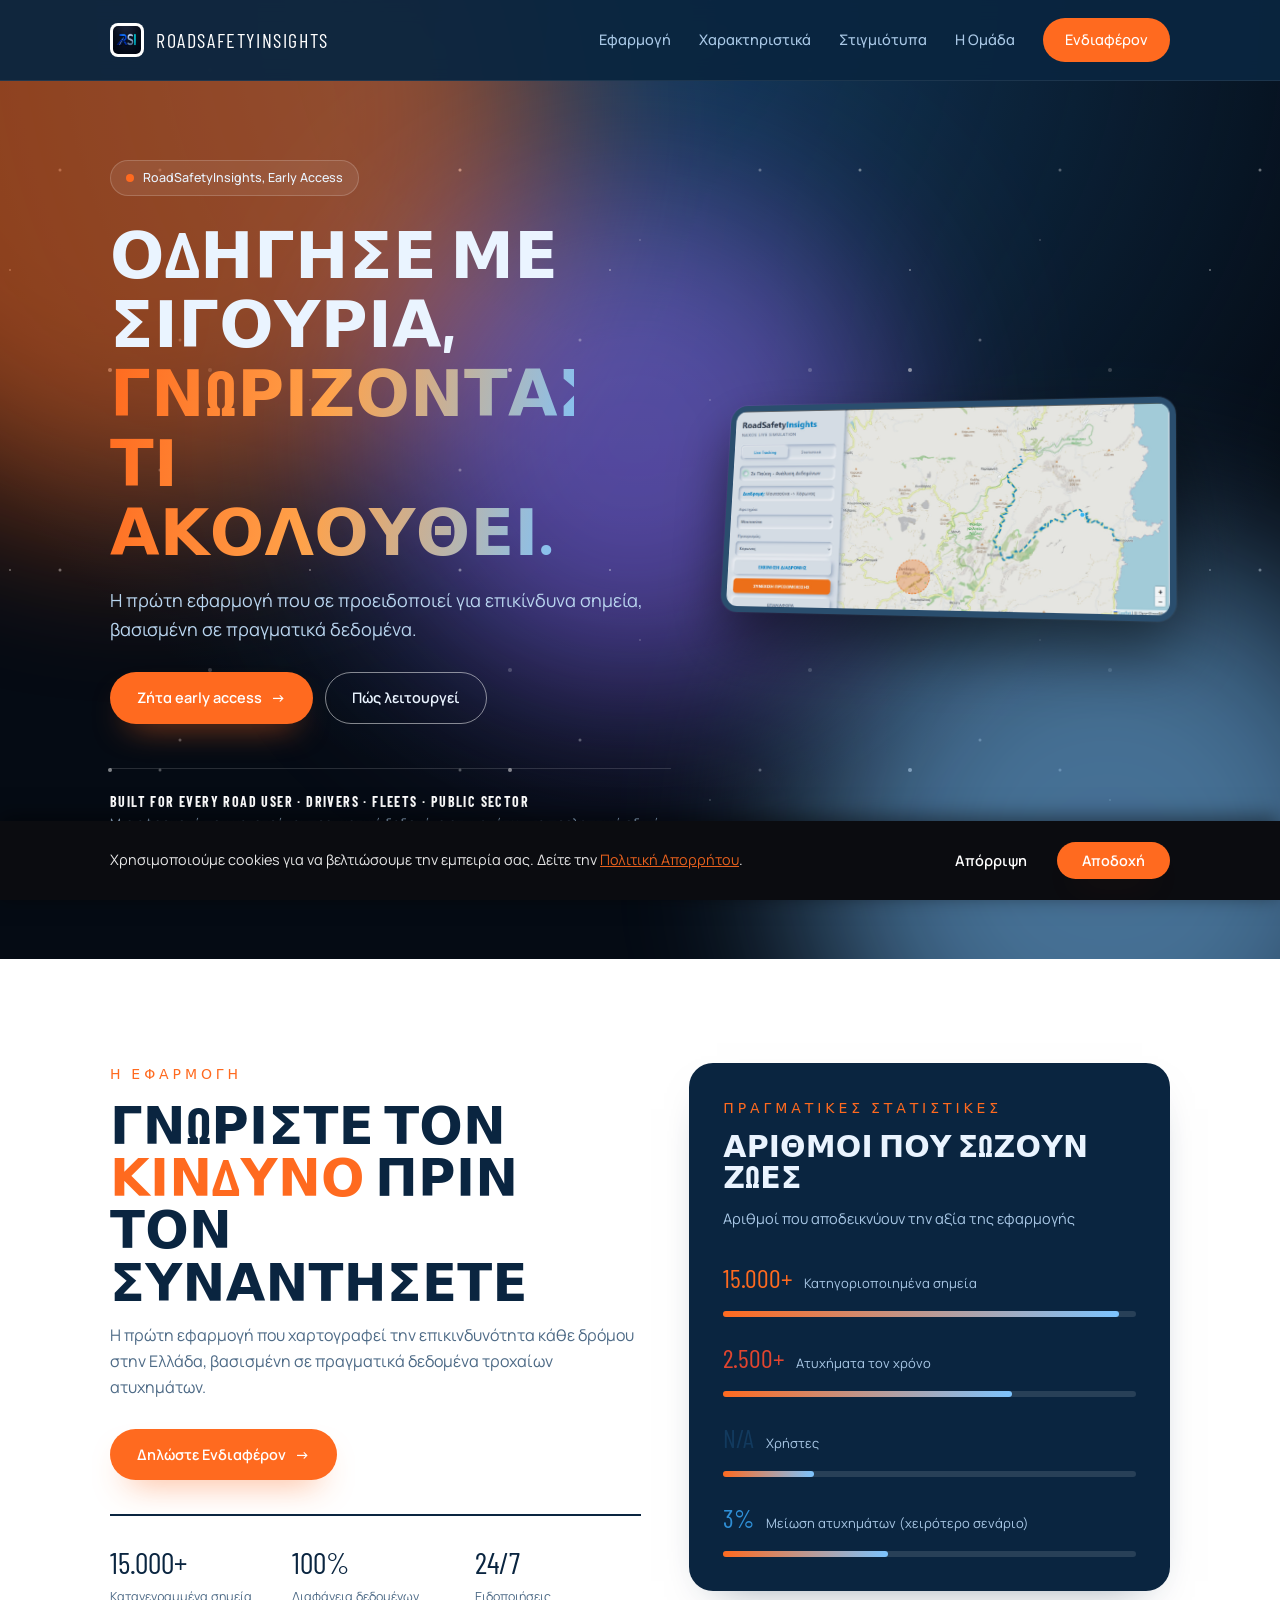
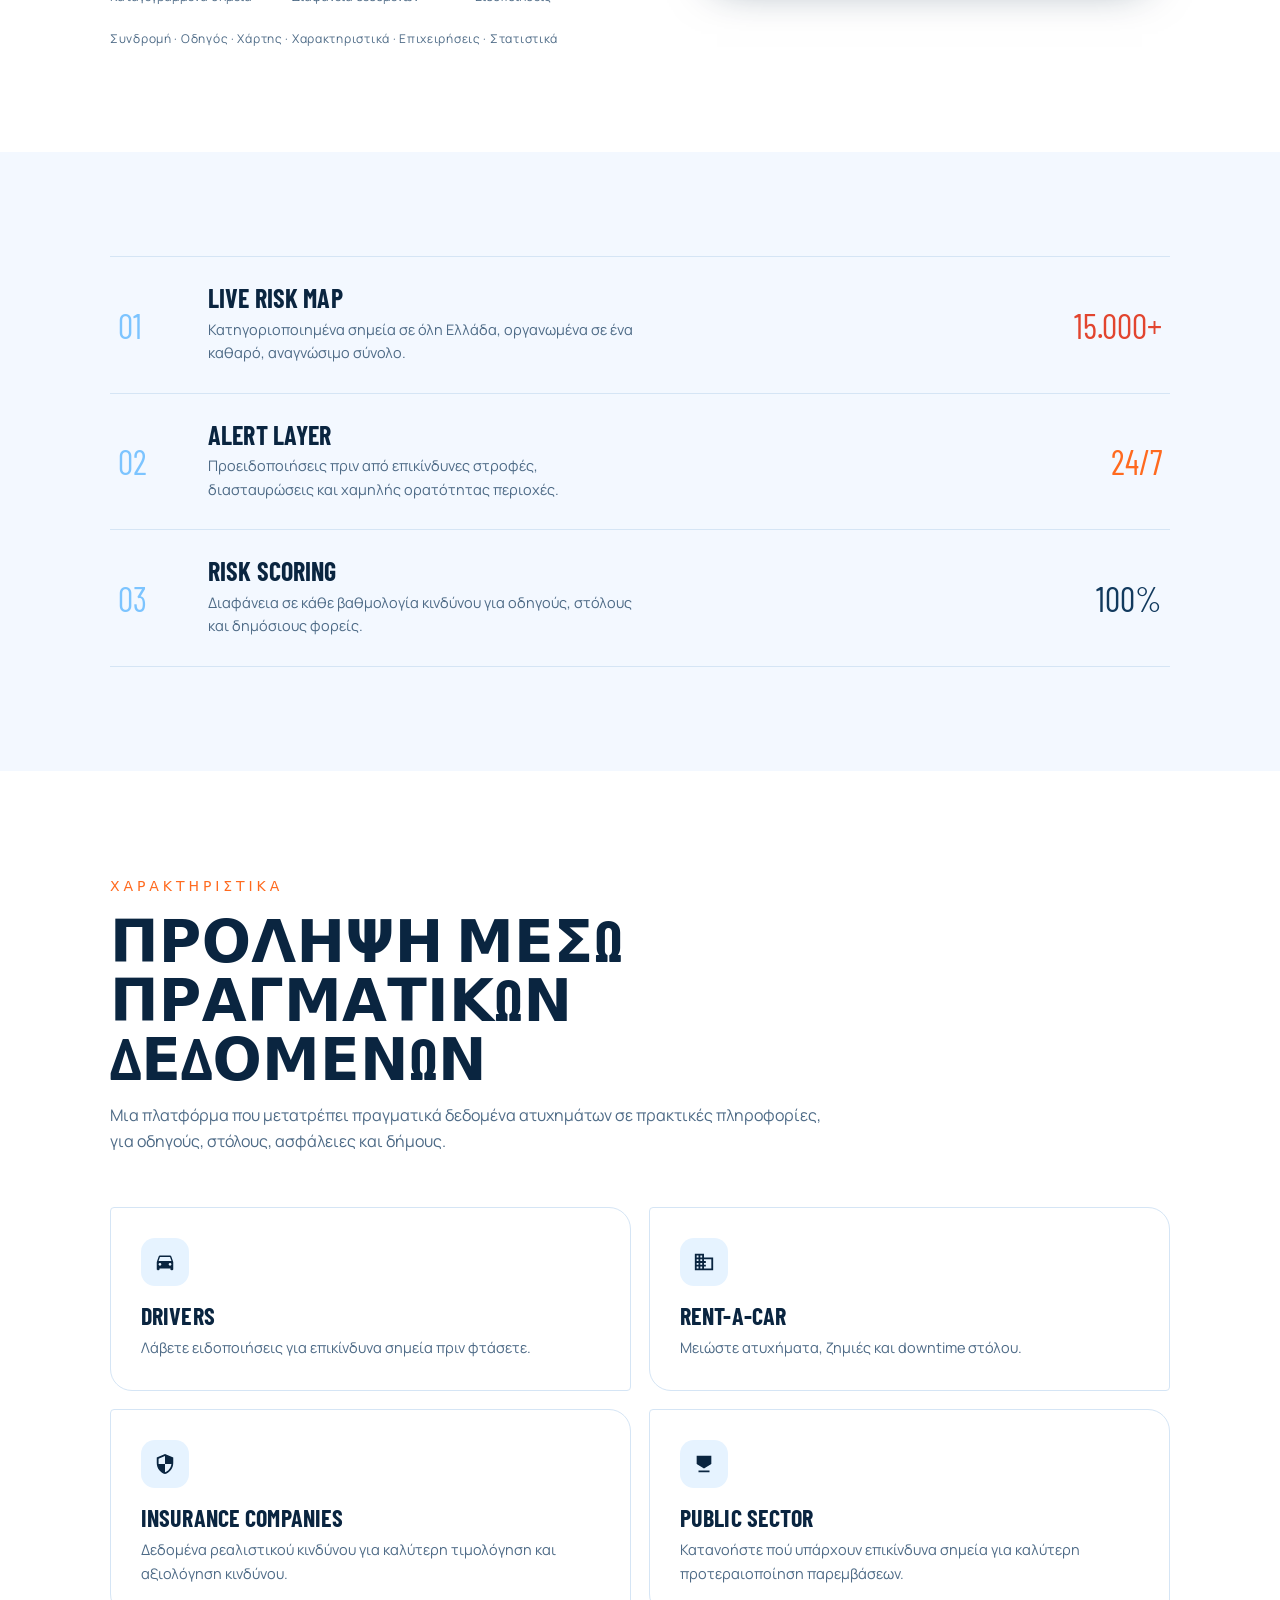
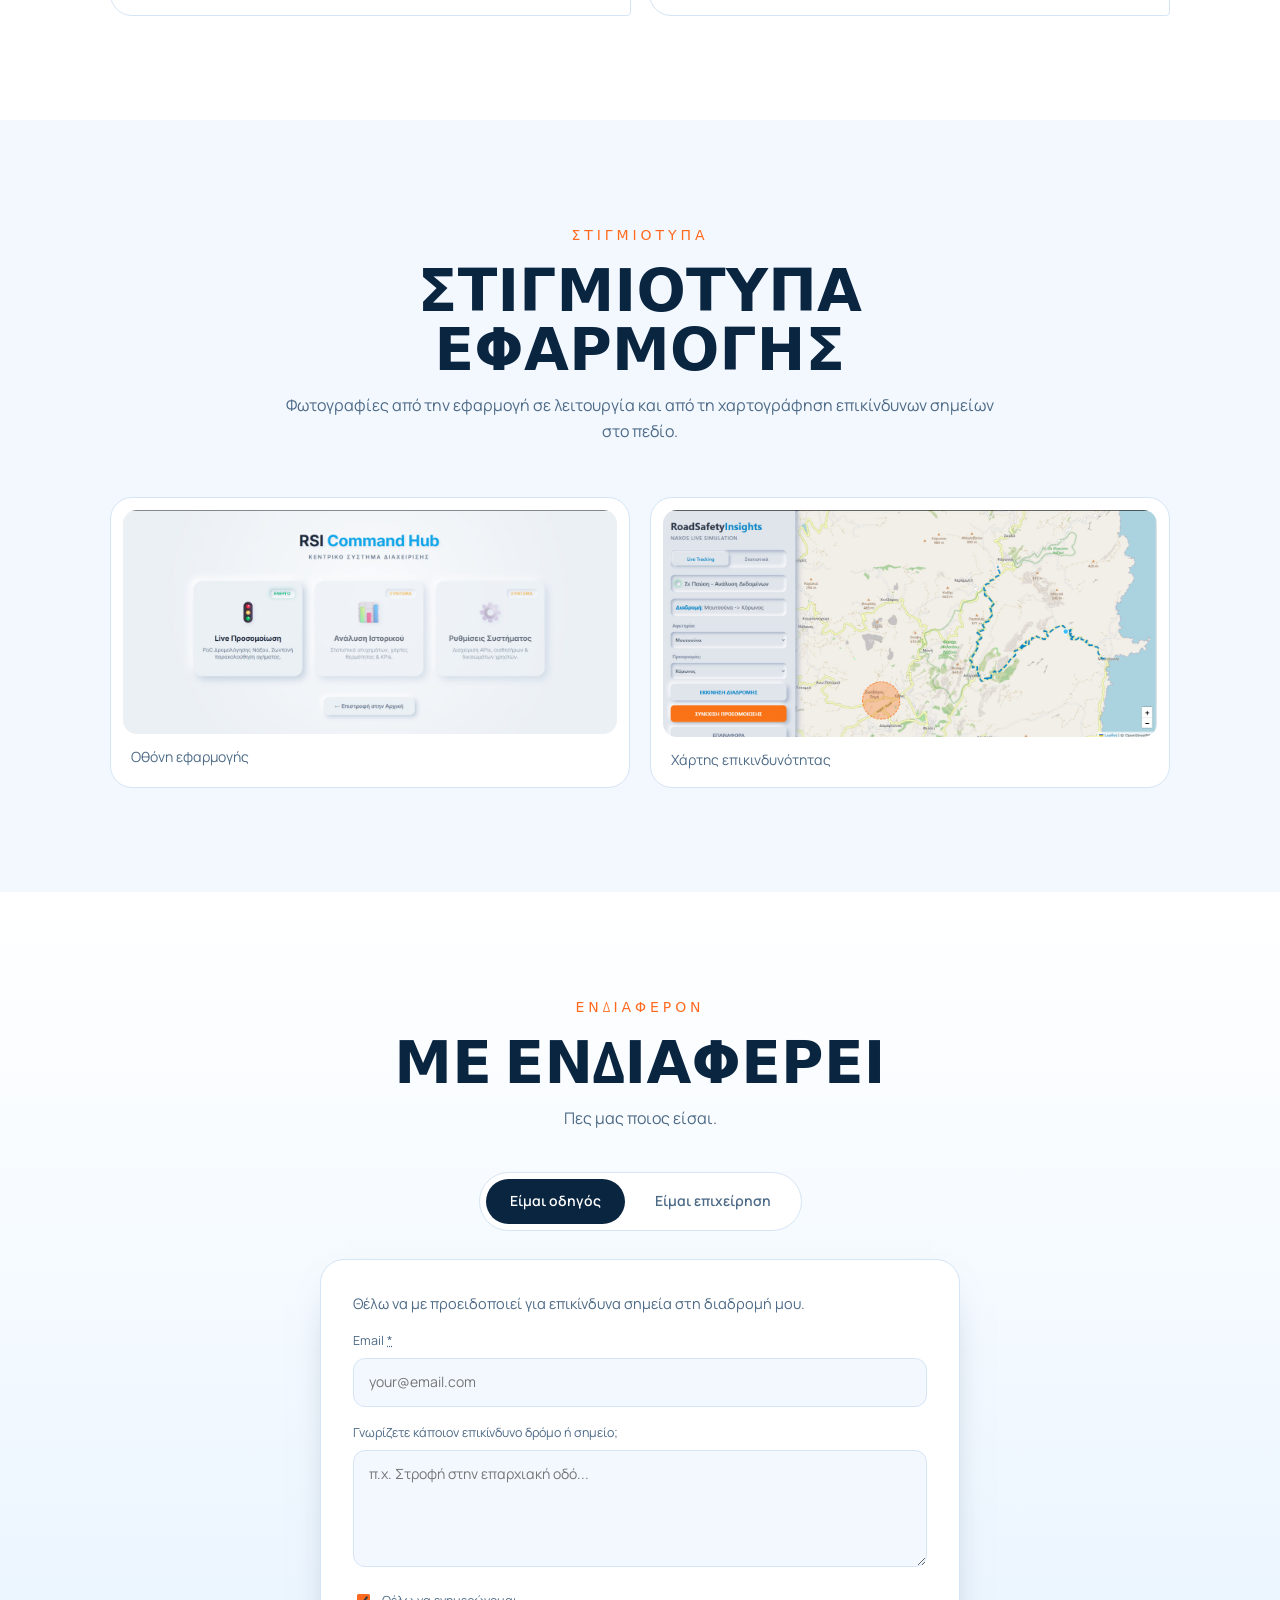
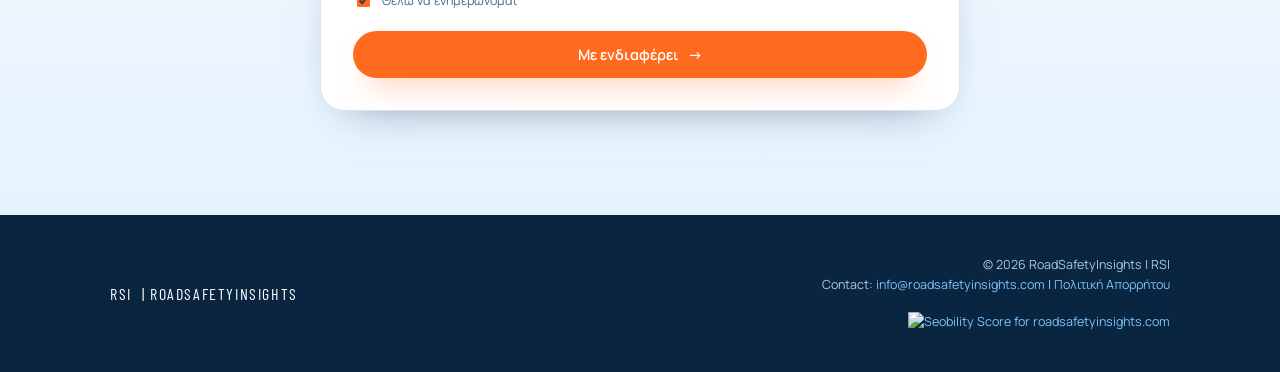
==== commit e13a3957: "Update index.html" ====
--- a/index.html
+++ b/index.html
@@ -11,7 +11,7 @@
     <meta name="author" content="RoadSafetyInsights Team" />
     <link rel="canonical" href="https://www.roadsafetyinsights.com/" />
 
-    <!-- Open Graph Meta Tags (Για Facebook, LinkedIn & AI Assistants) -->
+    <!-- Open Graph Meta Tags -->
     <meta property="og:type" content="website" />
     <meta property="og:url" content="https://www.roadsafetyinsights.com/" />
     <meta property="og:title" content="RoadSafetyInsights | Χαρτογράφηση Επικίνδυνων Δρόμων" />
@@ -30,12 +30,9 @@
     <!-- PWA Webmanifest -->
     <link rel="manifest" href="site.webmanifest" crossorigin="use-credentials" />
     
-    <!-- Icons & Theme -->
     <link rel="icon" type="image/png" href="assets/rsi_logo.png" />
     <link rel="apple-touch-icon" href="assets/rsi_logo.png" />
     <meta name="theme-color" content="#0a2540" />
-    
-    <!-- Fonts & CSS -->
     <link rel="preconnect" href="https://fonts.googleapis.com" />
     <link rel="preconnect" href="https://fonts.gstatic.com" crossorigin />
     <link href="https://fonts.googleapis.com/css2?family=Barlow+Condensed:wght@600;700&family=Manrope:wght@400;500;600;800&display=swap" rel="stylesheet" />
@@ -50,6 +47,7 @@
           <img src="assets/rsi_logo.png" alt="Λογότυπο" width="34" height="34" />
           <span>RoadSafetyInsights</span>
         </a>
+        
         <nav class="header__nav" aria-label="Κύρια πλοήγηση">
           <a href="index.html#app">Εφαρμογή</a>
           <a href="index.html#data">Χαρακτηριστικά</a>
@@ -57,6 +55,7 @@
           <a href="team.html">Η Ομάδα</a>
           <a class="header__cta" href="index.html#interest">Ενδιαφέρον</a>
         </nav>
+
         <button class="burger" id="burger" type="button" aria-label="Άνοιγμα μενού" aria-expanded="false">
           <span></span><span></span><span></span>
         </button>
@@ -66,16 +65,21 @@
     <div class="progress" id="progress" aria-hidden="true"></div>
 
     <main id="main">
-      
-      <!-- #HERO -->
       <section class="hero" id="top">
-        <div id="molten-bg" class="molten-metal-container" aria-hidden="true"></div>
+        <div class="hero__bg" aria-hidden="true">
+          <div class="stars"></div>
+          <div class="stars2"></div>
+          <span class="orb orb--a"></span>
+          <span class="orb orb--b"></span>
+          <span class="orb orb--c"></span>
+        </div>
         <div class="wrap hero__layout">
+          
           <div class="hero__content">
             <p class="tag up"><span class="blip" aria-hidden="true"></span>RoadSafetyInsights, Early Access</p>
             <h1 class="hero__title up" style="--d:90ms">
               Οδήγησε με σιγουριά, 
-              <em>γνωρίζοντας τι ακολουθεί.</em>
+            <em>γνωρίζοντας τι ακολουθεί.</em>
             </h1>
             <p class="hero__lead up" style="--d:180ms">
               Η πρώτη εφαρμογή που σε προειδοποιεί για επικίνδυνα σημεία, βασισμένη σε πραγματικά δεδομένα.
@@ -97,23 +101,17 @@
         </div>
       </section>
 
-      <!-- #TRANSITION BURST -->
-      <div class="transition-burst-container" aria-hidden="true">
-        <div id="burst-bg"></div>
-        <div class="transition-gradient"></div>
-      </div>
-
-      <!-- #APP (ZIGZAG) -->
       <section class="band" id="app">
         <div class="wrap zig">
           <div class="zig__copy up">
             <p class="eyebrow">Η εφαρμογή</p>
             <h2>Γνωρίστε τον <em>κίνδυνο</em> πριν τον συναντήσετε</h2>
             <p class="lead">
-              Η πρώτη εφαρμογή που χαρτογραφεί την επικινδυνότητα κάθε δρόμου στην Ελλάδα, βασισμένη σε πραγματικά δεδομένα τροχαίων ατυχημάτων.
+              Η πρώτη εφαρμογή που χαρτογραφεί την επικινδυνότητα κάθε δρόμου στην Ελλάδα, βασισμένη σε πραγματικά
+              δεδομένα τροχαίων ατυχημάτων.
             </p>
             <div class="row-actions">
-              <a class="btn btn--solid" href="#interest">Κατεβάστε Δωρεάν <span class="arrow" aria-hidden="true">→</span></a>
+              <a class="btn btn--solid" href="#interest">Δηλώστε Ενδιαφέρον <span class="arrow" aria-hidden="true">→</span></a>
             </div>
             <dl class="mini-stats">
               <div><dt>15.000+</dt><dd>Καταγεγραμμένα σημεία</dd></div>
@@ -122,6 +120,7 @@
             </dl>
             <p class="tiny">Συνδρομή · Οδηγός · Χάρτης · Χαρακτηριστικά · Επιχειρήσεις · Στατιστικά</p>
           </div>
+
           <div class="zig__panel up" style="--d:120ms">
             <p class="eyebrow">Πραγματικές Στατιστικές</p>
             <h3>Αριθμοί που Σώζουν Ζωές</h3>
@@ -136,7 +135,6 @@
         </div>
       </section>
 
-      <!-- #LAYERS -->
       <section class="band band--ink">
         <div class="wrap">
           <ol class="layers">
@@ -168,14 +166,14 @@
         </div>
       </section>
 
-      <!-- #FEATURES -->
       <section class="band" id="data">
         <div class="wrap">
           <header class="head up">
             <p class="eyebrow">Χαρακτηριστικά</p>
-            <h2>Λύσεις για Κάθε Χρήστη του Δρόμου</h2>
+            <h2>Πρόληψη Μέσω Πραγματικών Δεδομένων</h2>
             <p class="head__intro">
-              Μια πλατφόρμα που μετατρέπει πραγματικά δεδομένα ατυχημάτων σε πρακτικές πληροφορίες, για οδηγούς, στόλους, ασφάλειες και δήμους.
+              Μια πλατφόρμα που μετατρέπει πραγματικά δεδομένα ατυχημάτων σε πρακτικές πληροφορίες, για οδηγούς, στόλους,
+              ασφάλειες και δήμους.
             </p>
           </header>
           <div class="tiles">
@@ -211,7 +209,6 @@
         </div>
       </section>
 
-      <!-- #GALLERY -->
       <section class="band band--ink" id="gallery-app">
         <div class="wrap">
           <header class="head head--center up">
@@ -234,7 +231,6 @@
         </div>
       </section>
 
-      <!-- #INTEREST (FORMS) -->
       <section class="band band--cta" id="interest">
         <div class="wrap">
           <header class="head head--center up">
@@ -242,6 +238,7 @@
             <h2>Με ενδιαφέρει</h2>
             <p class="head__intro">Πες μας ποιος είσαι.</p>
           </header>
+
           <div class="switch up" role="tablist" aria-label="Επιλογή προφίλ">
             <button class="switch__btn is-active" id="tab-driver" type="button" role="tab" aria-selected="true" aria-controls="panel-driver">Είμαι οδηγός</button>
             <button class="switch__btn" id="tab-biz" type="button" role="tab" aria-selected="false" aria-controls="panel-biz">Είμαι επιχείρηση</button>
@@ -249,9 +246,8 @@
 
           <div class="panel up" id="panel-driver" role="tabpanel" aria-labelledby="tab-driver">
             <p class="panel__lead">Θέλω να με προειδοποιεί για επικίνδυνα σημεία στη διαδρομή μου.</p>
-            <!-- Netlify Form με Honeypot (bot-field) -->
             <form id="driver-form" class="driver-form" name="driver-interest" method="post" data-netlify="true" data-netlify-honeypot="bot-field">
-              <p hidden><label><input name="bot-field" /></label></p>
+              <p hidden><label>Don't fill this out: <input name="bot-field" /></label></p>
               <label class="field">
                 <span>Email <abbr title="υποχρεωτικό">*</abbr></span>
                 <input type="email" name="email" required autocomplete="email" placeholder="your@email.com" />
@@ -261,6 +257,7 @@
                 <textarea name="dangerous_roads_feedback" rows="4" placeholder="π.χ. Στροφή στην επαρχιακή οδό..."></textarea>
               </label>
               <label class="checkline"><input type="checkbox" name="news" checked /><span>Θέλω να ενημερώνομαι</span></label>
+              
               <button class="btn btn--solid btn--block btn--driver-submit" type="submit">Με ενδιαφέρει <span class="arrow" aria-hidden="true">→</span></button>
               <p class="form-ok driver-form__success" id="driver-ok" hidden aria-live="polite">Ευχαριστούμε! Καταγράφηκε.</p>
             </form>
@@ -270,9 +267,8 @@
             <p class="panel__lead">Rent-a-car, ασφαλιστική, δήμος ή άλλη, θέλω demo &amp; δεδομένα.</p>
             <h3>Στοιχεία επιχείρησης</h3>
             <p class="panel__note">Συμπλήρωσε τα στοιχεία σου και θα επικοινωνήσουμε μαζί σου σύντομα.</p>
-            <!-- Netlify Form με Honeypot (bot-field) -->
             <form class="biz-form" id="business-form" name="business-contact" method="post" data-netlify="true" data-netlify-honeypot="bot-field">
-              <p hidden><label><input name="bot-field" /></label></p>
+              <p hidden><label>Don't fill this out: <input name="bot-field" /></label></p>
               <label class="field"><span>Ονοματεπώνυμο</span><input type="text" name="name" autocomplete="name" /></label>
               <div class="field-row">
                 <label class="field"><span>Email <abbr title="υποχρεωτικό">*</abbr></span><input type="email" name="email" required autocomplete="email" /></label>
@@ -295,15 +291,14 @@
                 <span>Θέλετε demo;</span>
                 <textarea name="demo_info" rows="4"></textarea>
               </label>
+              
               <button class="btn btn--solid btn--block biz-form__submit" type="submit">Στείλε ενδιαφέρον</button>
               <p class="form-ok biz-form__success" id="biz-ok" hidden aria-live="polite">Ευχαριστούμε! Το ενδιαφέρον σας καταγράφηκε.</p>
             </form>
           </div>
-        </div>
       </section>
     </main>
 
-    <!-- #FOOTER -->
     <footer class="foot">
       <div class="wrap foot__inner">
         <span class="foot__brand"><span aria-hidden="true">RSI</span>|  RoadSafetyInsights</span>
@@ -313,11 +308,16 @@
             Contact: <a href="mailto:info@roadsafetyinsights.com">info@roadsafetyinsights.com</a> | 
             <a href="policy.html">Πολιτική Απορρήτου</a>
           </p>
+          <!-- SEO Check Widget -->
+          <div style="margin-top: 16px; display: flex; justify-content: flex-end;">
+            <a href="https://www.seobility.net/en/seocheck/check?url=https%3A%2F%2Froadsafetyinsights.com%2F" target="_blank" rel="noopener noreferrer">
+              <img src="https://app.seobility.net/widget/widget.png?url=https%3A%2F%2Froadsafetyinsights.com%2F" alt="Seobility Score for roadsafetyinsights.com" style="max-height: 30px; display: block;">
+            </a>
+          </div>
         </div>
       </div>
     </footer>
     
-    <!-- #COOKIE BANNER -->
     <div id="cookie-banner" class="cookie-banner" hidden>
       <div class="wrap cookie-banner__inner">
         <p>
@@ -330,10 +330,7 @@
       </div>
     </div>
 
-    <!-- #SCRIPTS -->
     <script src="js/main.js" defer></script>
     <script src="js/animations.js" defer></script>
-    <script type="module" src="js/molten.js" defer></script>
-    <script type="module" src="js/burst.js" defer></script>
   </body>
 </html>
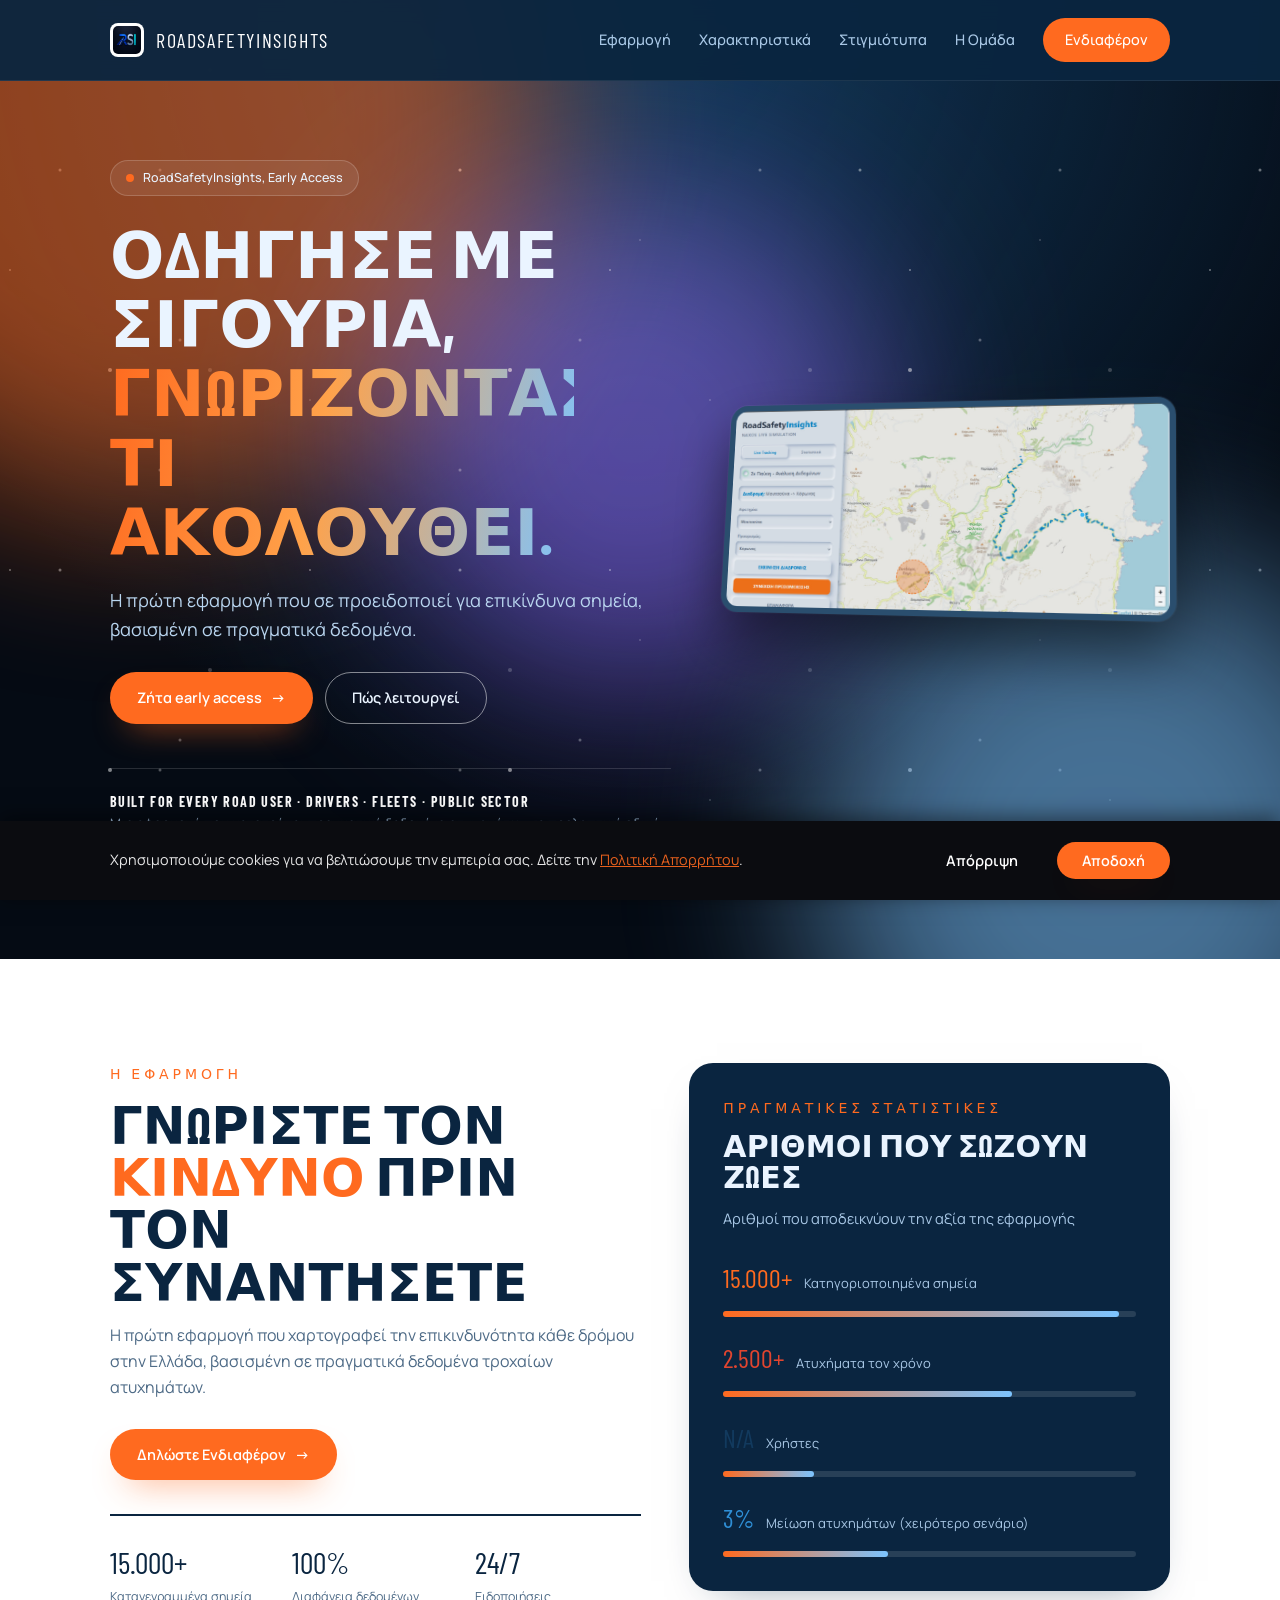
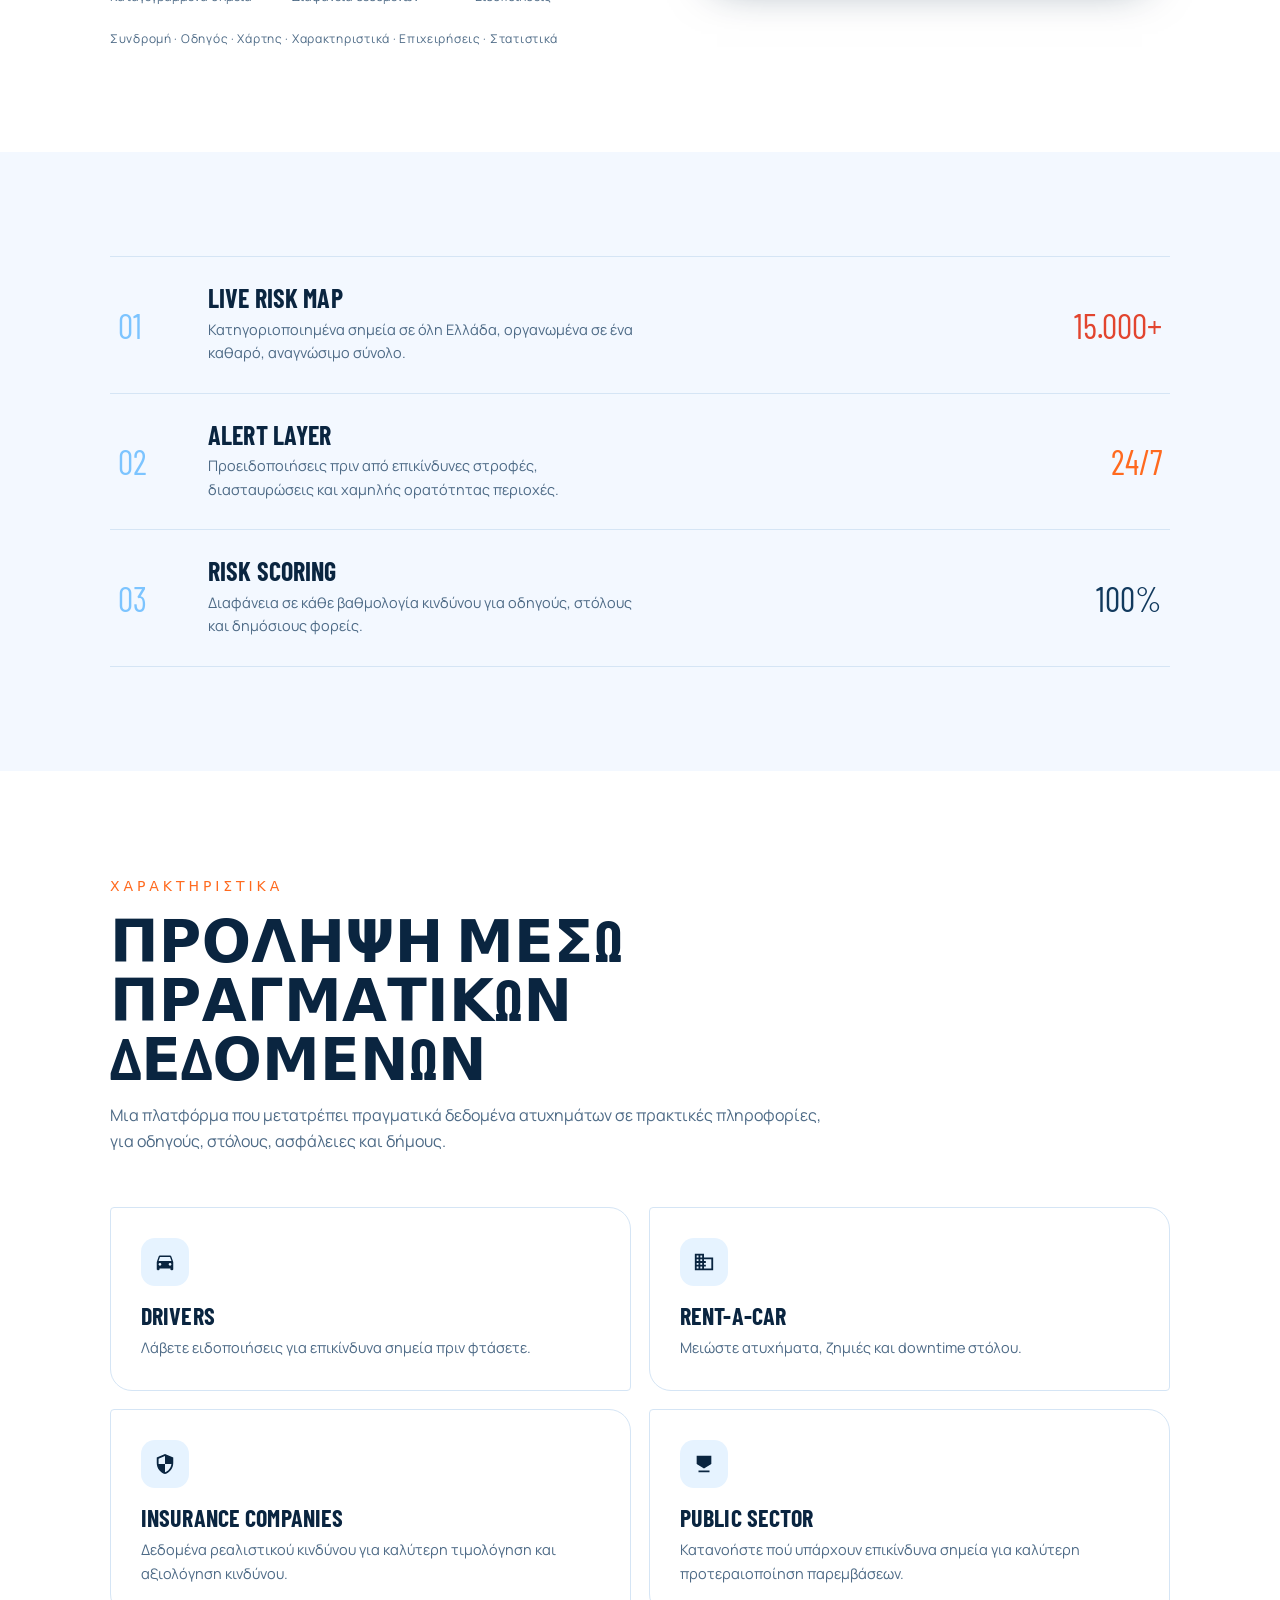
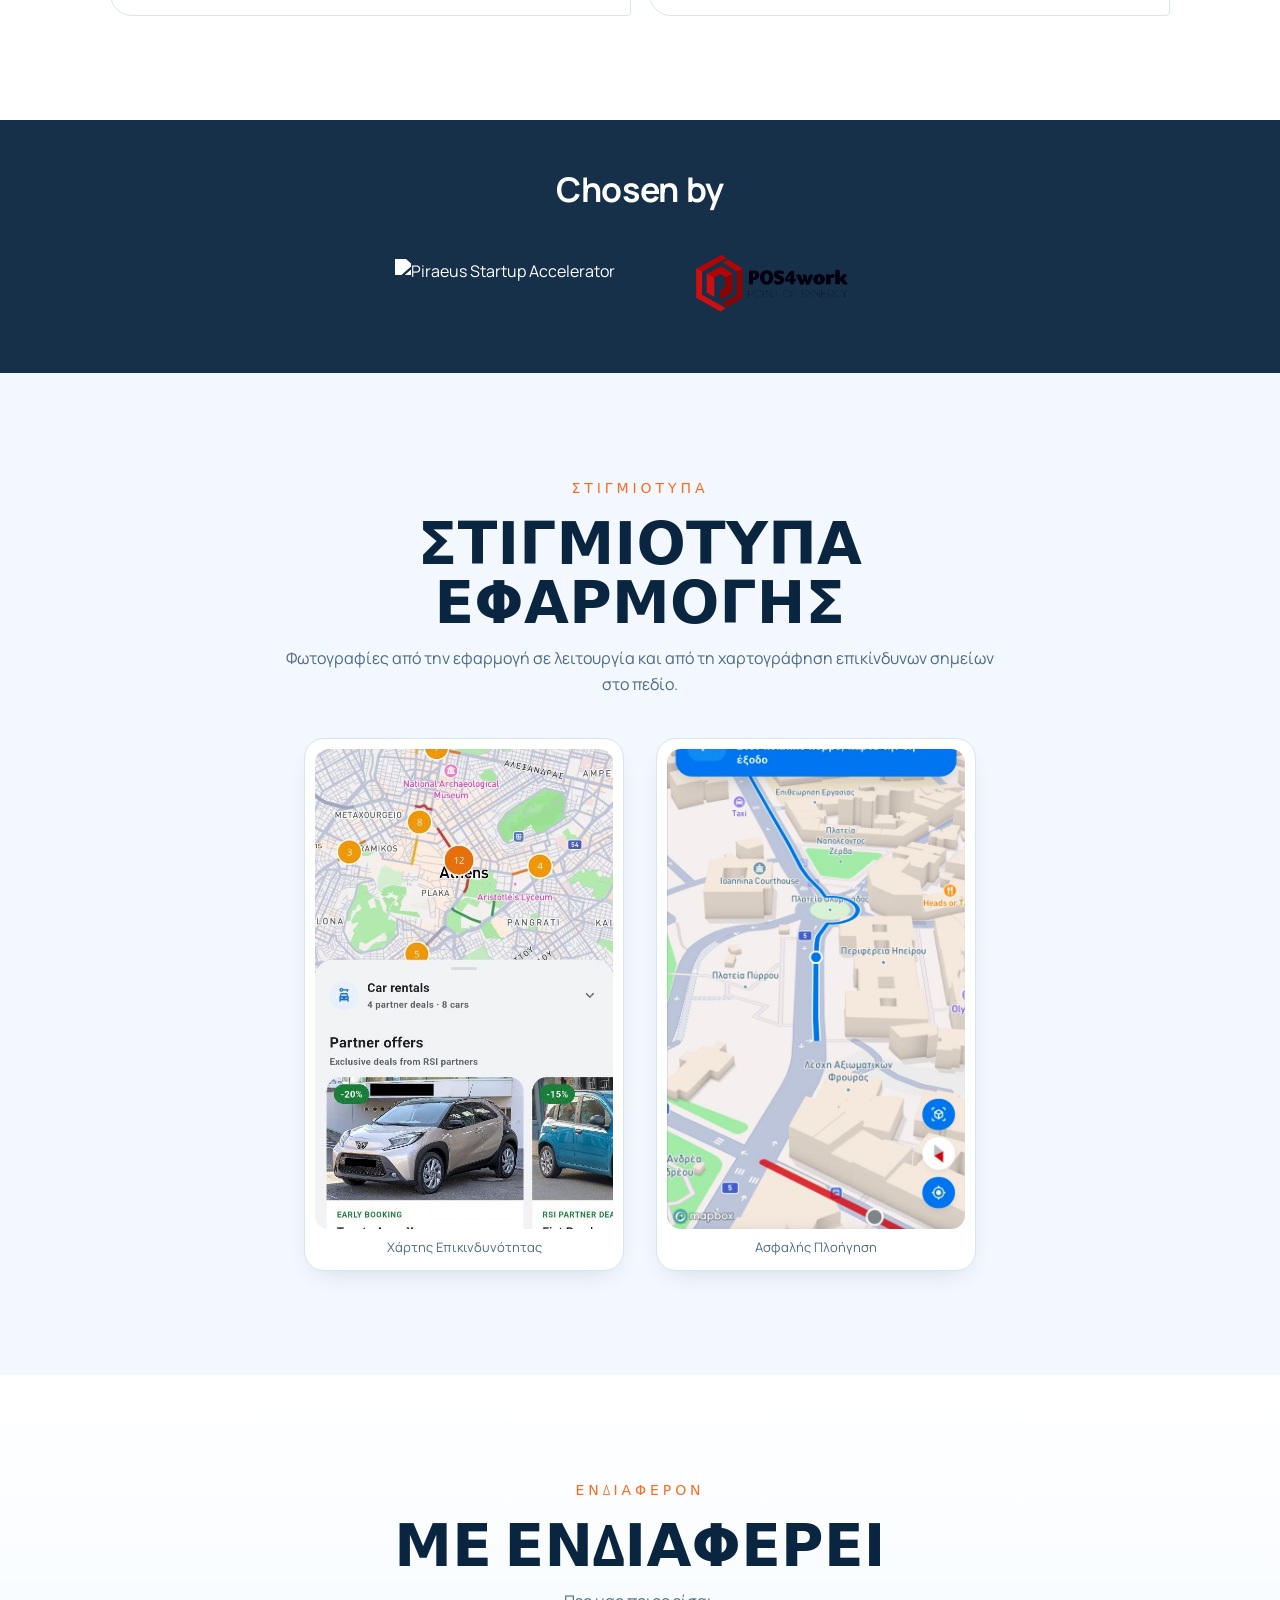
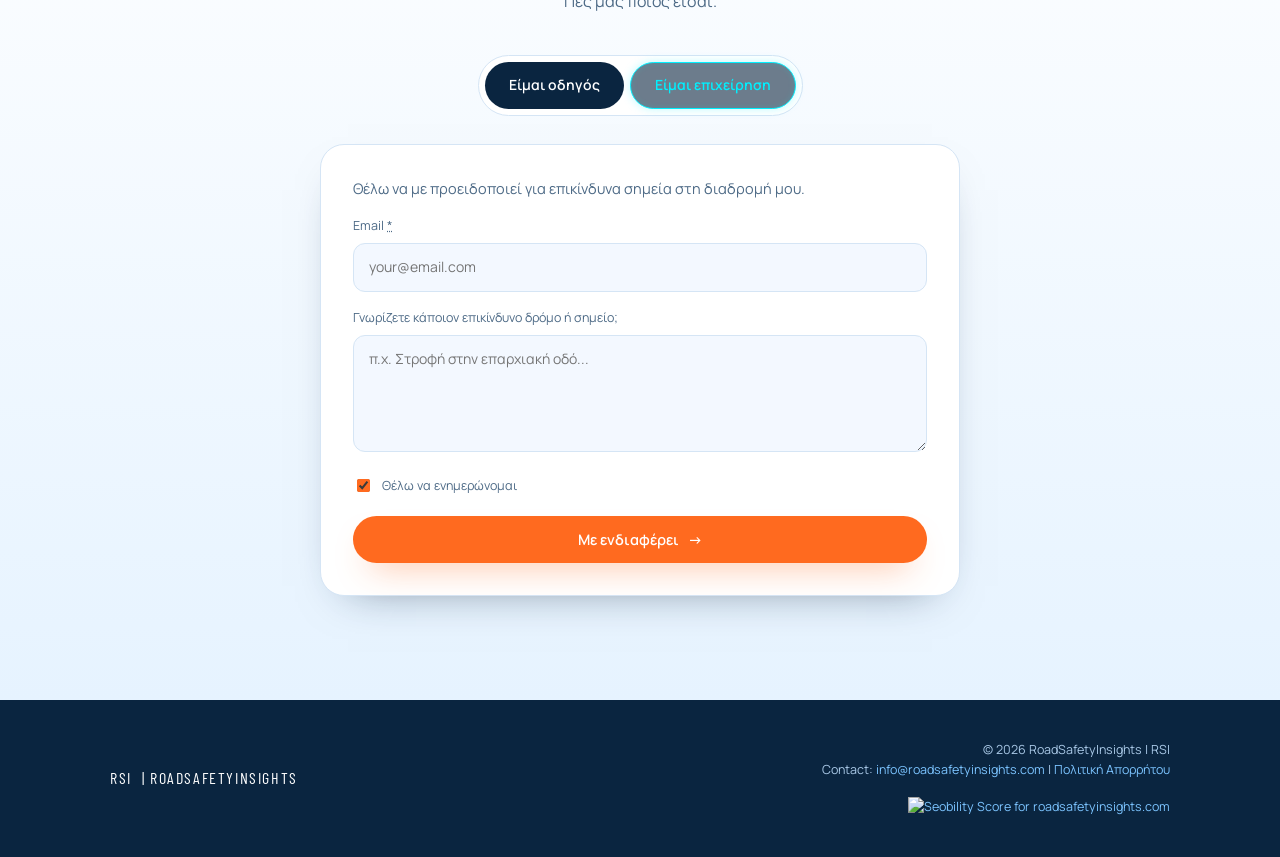
==== commit 90a36836: "Update index.html" ====
--- a/index.html
+++ b/index.html
@@ -209,6 +209,31 @@
         </div>
       </section>
 
+      <!-- Recognition / Accelerator Trust Banner -->
+      <section class="band recognition-band">
+        <div class="wrap recognition__inner">
+          <span class="recognition__title">Chosen by</span>
+          <div class="recognition__logos">
+            <div class="recognition__item">
+              <img 
+                src="assets/piraeus_accelerator_logo.svg" 
+                alt="Piraeus Startup Accelerator" 
+                class="recognition__logo recognition__logo--piraeus"
+                loading="lazy"
+              />
+            </div>
+            <div class="recognition__item">
+              <img 
+                src="assets/pos4work_logo.png" 
+                alt="POS4work Point of Synergy" 
+                class="recognition__logo recognition__logo--pos"
+                loading="lazy"
+              />
+            </div>
+          </div>
+        </div>
+      </section>
+
       <section class="band band--ink" id="gallery-app">
         <div class="wrap">
           <header class="head head--center up">
@@ -220,12 +245,12 @@
           </header>
           <div class="shots">
             <figure class="shot up">
-              <img src="assets/rsi_hub.png" alt="Οθόνη εφαρμογής" loading="lazy" width="1024" height="1024" />
-              <figcaption>Οθόνη εφαρμογής</figcaption>
+              <img src="assets/hub_static.png" alt="Χάρτης Επικινδυνότητας" loading="lazy" width="1024" height="1024" />
+              <figcaption>Χάρτης Επικινδυνότητας</figcaption>
             </figure>
             <figure class="shot up" style="--d:100ms">
-              <img src="assets/nav_map.png" alt="Χάρτης επικινδυνότητας" loading="lazy" width="1024" height="1024" />
-              <figcaption>Χάρτης επικινδυνότητας</figcaption>
+              <img src="assets/navigation.jpg" alt="Ασφαλής Πλοήγηση" loading="lazy" width="1024" height="1024" />
+              <figcaption>Ασφαλής Πλοήγηση</figcaption>
             </figure>
           </div>
         </div>
@@ -296,6 +321,7 @@
               <p class="form-ok biz-form__success" id="biz-ok" hidden aria-live="polite">Ευχαριστούμε! Το ενδιαφέρον σας καταγράφηκε.</p>
             </form>
           </div>
+        </div>
       </section>
     </main>
 
--- a/css/style.css
+++ b/css/style.css
@@ -719,20 +719,27 @@
   background: linear-gradient(90deg, var(--orange), var(--sky));
 }
 
+/* Redesigned responsive screenshots section */
 .shots {
-  margin-top: 52px;
+  margin-top: 40px;
   display: grid;
   grid-template-columns: repeat(2, 1fr);
-  gap: 20px;
+  gap: 24px;
+  max-width: 680px;
+  margin-inline: auto;
+  justify-content: center;
 }
 
 .shot {
-  margin: 0;
+  margin: 0 auto;
+  width: 100%;
+  max-width: 320px;
   background: #fff;
   border: 1px solid var(--line);
-  border-radius: 22px;
-  padding: 12px;
+  border-radius: 20px;
+  padding: 10px;
   overflow: hidden;
+  box-shadow: 0 10px 25px -10px rgba(10, 37, 64, 0.15);
   transition: transform .35s ease, box-shadow .35s ease;
 }
 
@@ -744,17 +751,21 @@
 .shot img {
   width: 100%;
   height: auto;
+  max-height: 480px;
+  object-fit: cover;
   border-radius: 14px;
   transition: transform .6s ease;
+  display: block;
 }
 
 .shot:hover img {
-  transform: scale(1.03);
+  transform: scale(1.02);
 }
 
 .shot figcaption {
-  padding: 12px 8px 4px;
-  font-size: 14px;
+  padding: 8px 4px 2px;
+  font-size: 13px;
+  text-align: center;
   color: var(--ink-soft);
 }
 
@@ -884,6 +895,26 @@
 .switch__btn.is-active {
   background: var(--navy);
   color: #fff;
+}
+
+/* Neon styling directly targeting the 2nd toggle button (Είμαι επιχείρηση) */
+.switch__btn:nth-child(2),
+.switch__btn.business-toggle-btn {
+  background: rgba(10, 37, 64, 0.6);
+  border: 1px solid #00f0ff;
+  color: #00f0ff;
+  box-shadow: 0 0 10px rgba(0, 240, 255, 0.25), inset 0 0 6px rgba(0, 240, 255, 0.15);
+  transition: all 0.3s ease;
+}
+
+.switch__btn:nth-child(2):hover,
+.switch__btn:nth-child(2).is-active,
+.switch__btn.business-toggle-btn:hover,
+.switch__btn.business-toggle-btn.is-active {
+  background: #00f0ff;
+  color: #0a2540;
+  box-shadow: 0 0 20px rgba(0, 240, 255, 0.7), 0 0 35px rgba(0, 240, 255, 0.4);
+  font-weight: 700;
 }
 
 .panel {
@@ -1013,6 +1044,12 @@
   text-align: center;
 }
 
+.cookie-banner__actions {
+  display: flex;
+  gap: 12px;
+  align-items: center;
+}
+
 .cookie-banner p {
   margin: 0;
   font-size: 0.9rem;
@@ -1266,7 +1303,6 @@
   }
   
   .tiles, 
-  .shots, 
   .field-row {
     grid-template-columns: 1fr;
   }
@@ -1291,4 +1327,117 @@
   .foot__meta {
     text-align: left;
   }
-}
+
+  .zig__panel { padding: 24px; }
+  .zig__panel h3 { font-size: 26px; }
+  .bars__n { font-size: 28px; }
+  .bars { margin-top: 24px; gap: 16px; }
+  .mini-stats dt { font-size: 28px; }
+}
+
+@media (max-width: 768px) {
+  .cookie-banner__inner {
+    flex-direction: column;
+    text-align: center;
+  }
+  .cookie-banner__actions {
+    width: 100%;
+    justify-content: center;
+  }
+  .cookie-banner__actions .btn {
+    flex: 1;
+    padding: 12px;
+    font-size: 13px;
+  }
+}
+
+/* Accelerator / Recognition Section */
+.recognition-band {
+  background-color: #16304a;
+  padding: 42px 0;
+  color: #ffffff;
+}
+
+.recognition__inner {
+  display: flex;
+  flex-direction: column;
+  align-items: center;
+  justify-content: center;
+  text-align: center;
+  gap: 24px;
+}
+
+.recognition__title {
+  font-family: var(--font-body);
+  font-size: clamp(22px, 3.2vw, 34px);
+  font-weight: 700;
+  letter-spacing: -0.01em;
+  color: #ffffff;
+}
+
+.recognition__logos {
+  display: flex;
+  align-items: center;
+  justify-content: center;
+  gap: 48px;
+  flex-wrap: wrap;
+}
+
+.recognition__item {
+  display: flex;
+  align-items: center;
+  justify-content: center;
+}
+
+.recognition__logo {
+  height: 55px;
+  width: auto;
+  object-fit: contain;
+  filter: brightness(0) invert(1); 
+  transition: transform 0.25s ease, opacity 0.25s ease;
+}
+
+.recognition__logo--pos {
+  height: 90px; /* Desktop Logo Height */
+  filter: none;
+}
+
+.recognition__logo:hover {
+  transform: translateY(-2px);
+  opacity: 0.92;
+}
+
+@media (max-width: 768px) {
+  .recognition-band {
+    padding: 34px 0;
+  }
+
+  .recognition__logos {
+    gap: 28px;
+  }
+
+  .recognition__logo {
+    height: 40px;
+  }
+
+  .recognition__logo--pos {
+    height: 50px; /* Mobile Logo Height */
+  }
+}
+
+/* Mobile optimizations for screenshots */
+@media (max-width: 600px) {
+  .shots {
+    grid-template-columns: 1fr;
+    max-width: 280px;
+    gap: 20px;
+  }
+
+  .shot {
+    max-width: 100%;
+  }
+
+  .shot img {
+    max-height: 400px;
+  }
+}
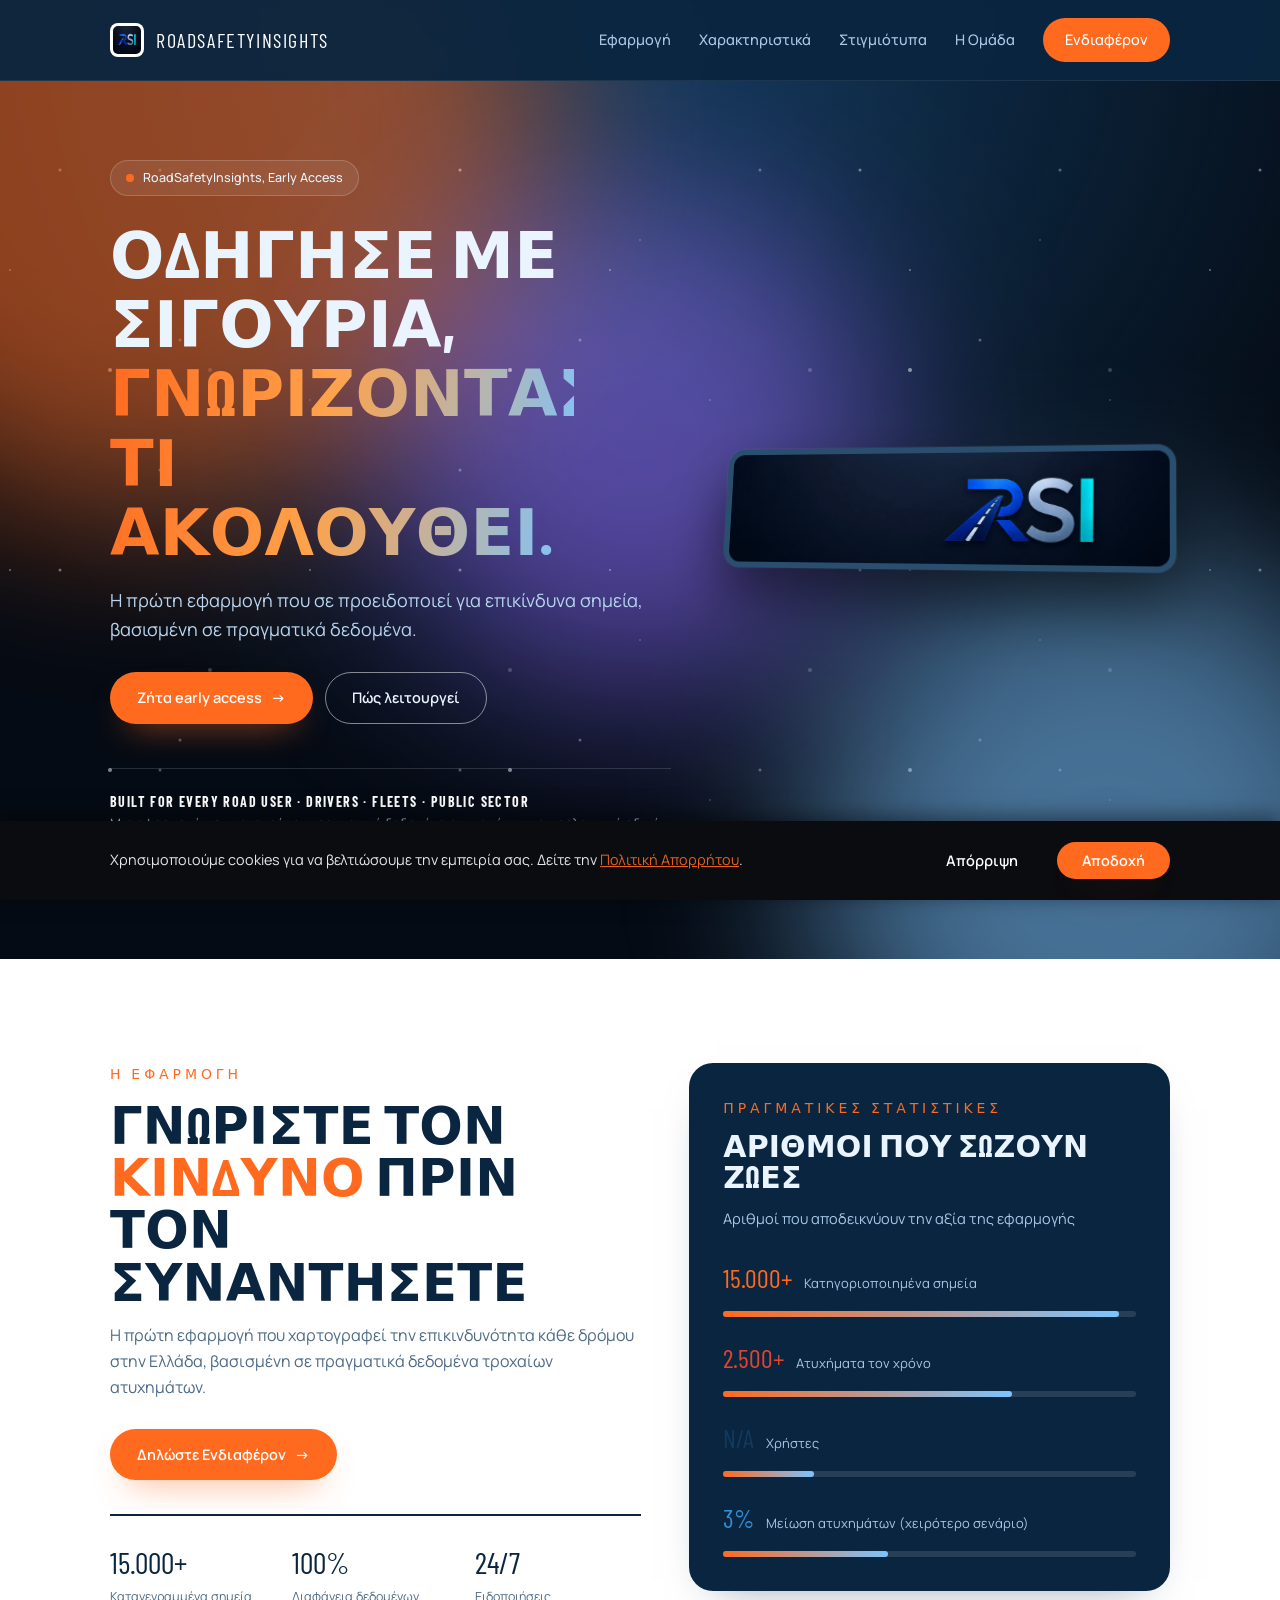
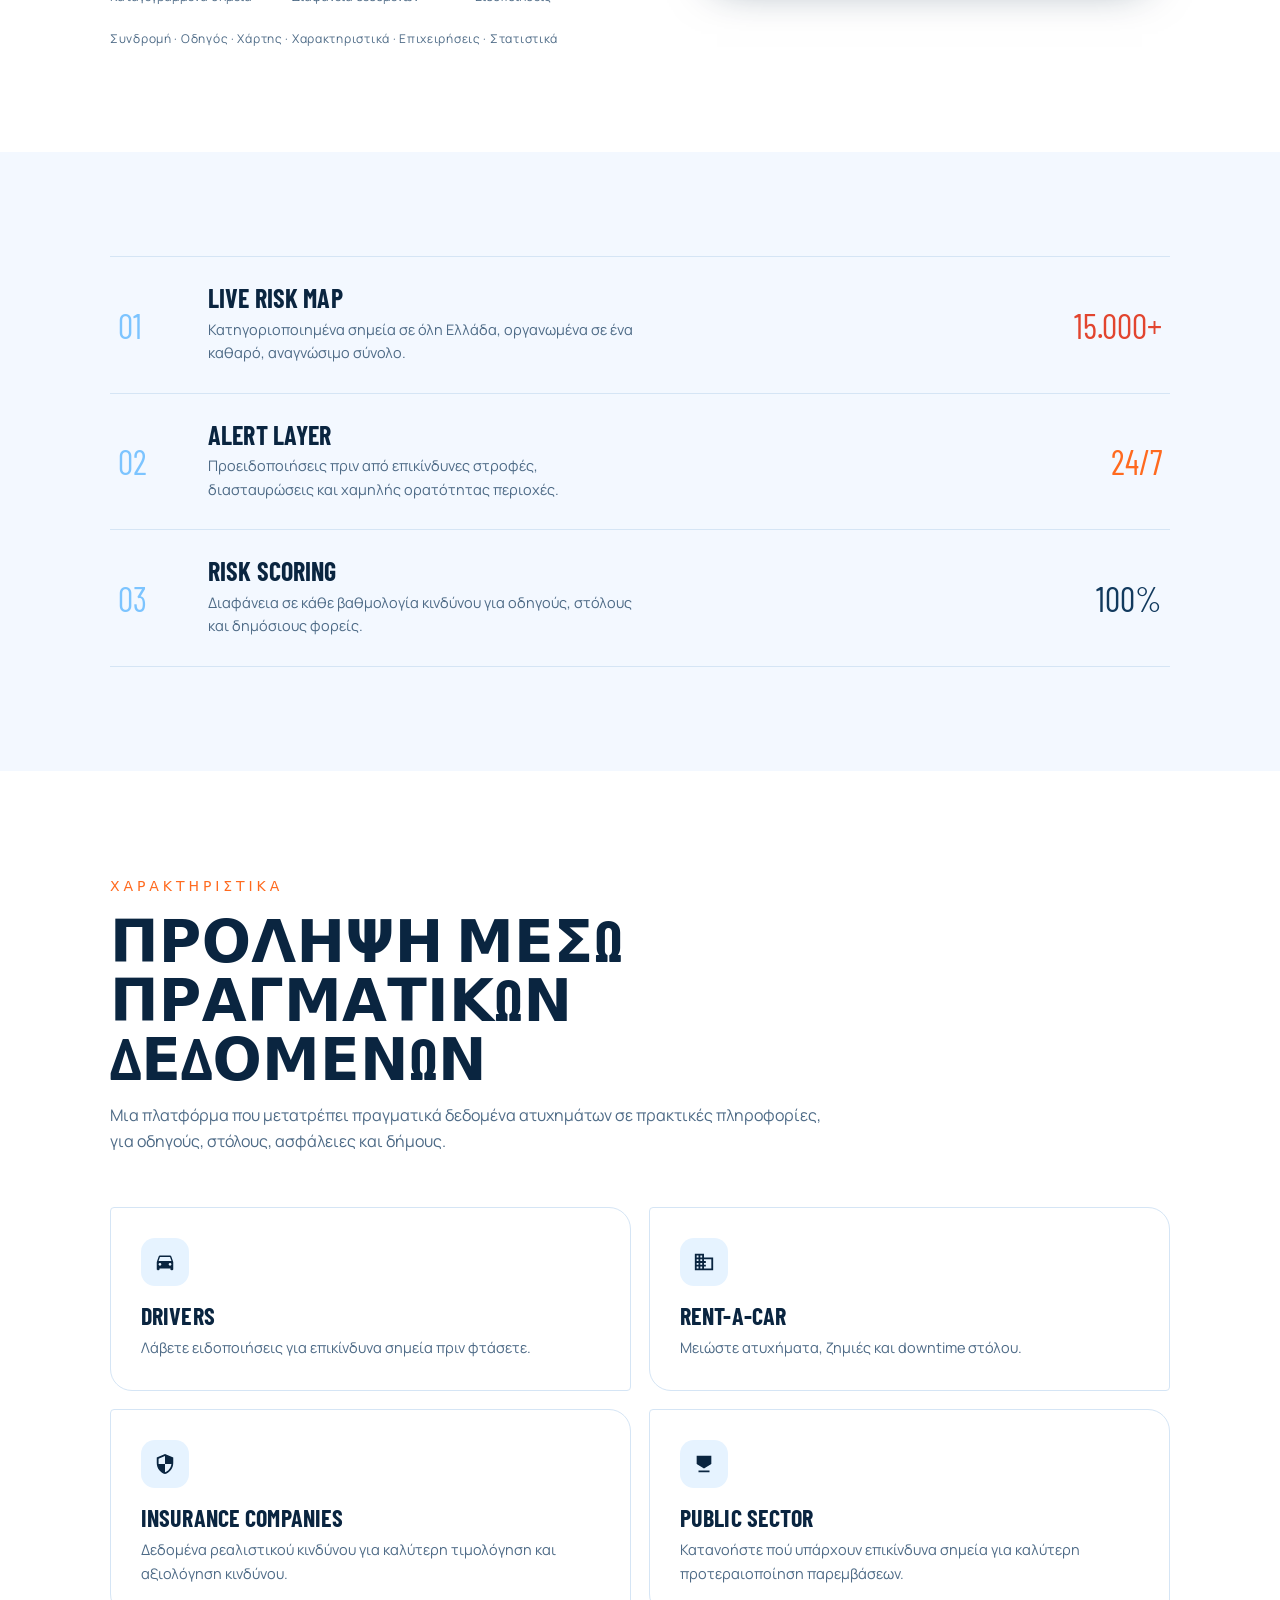
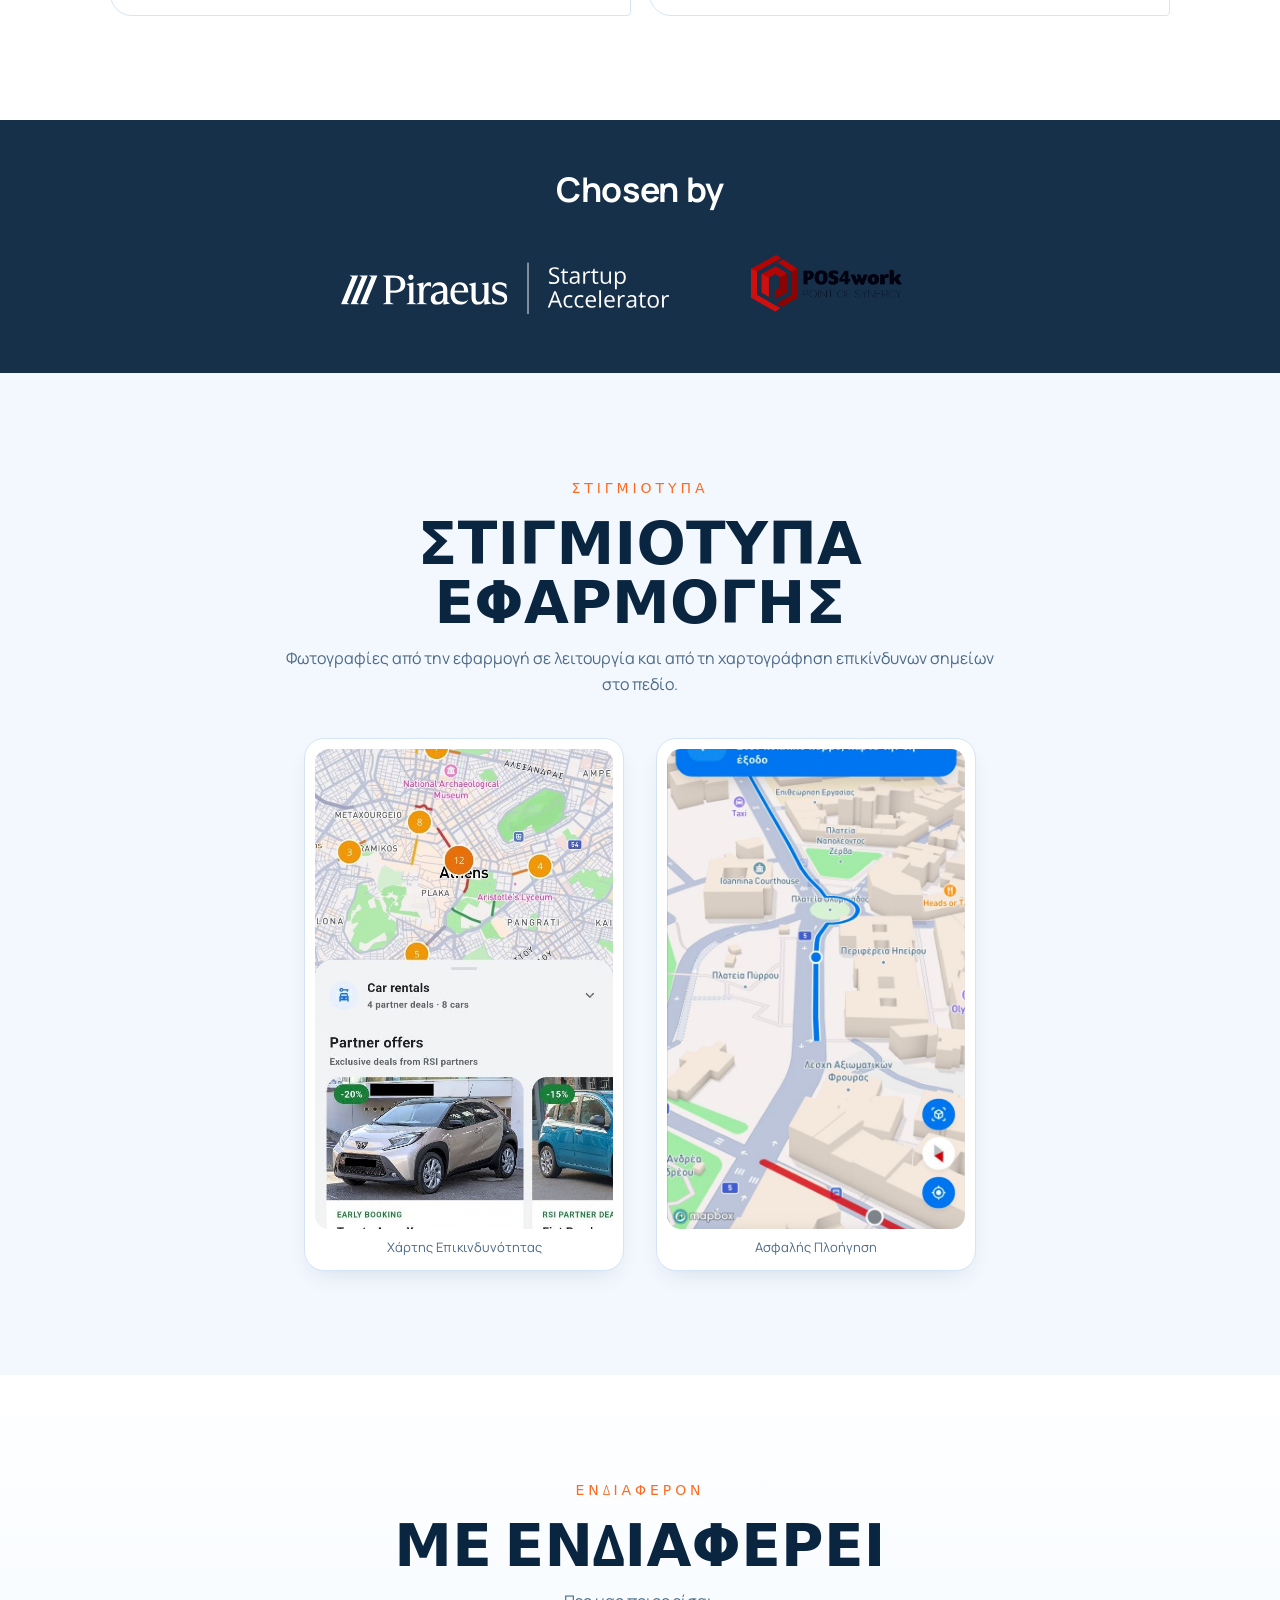
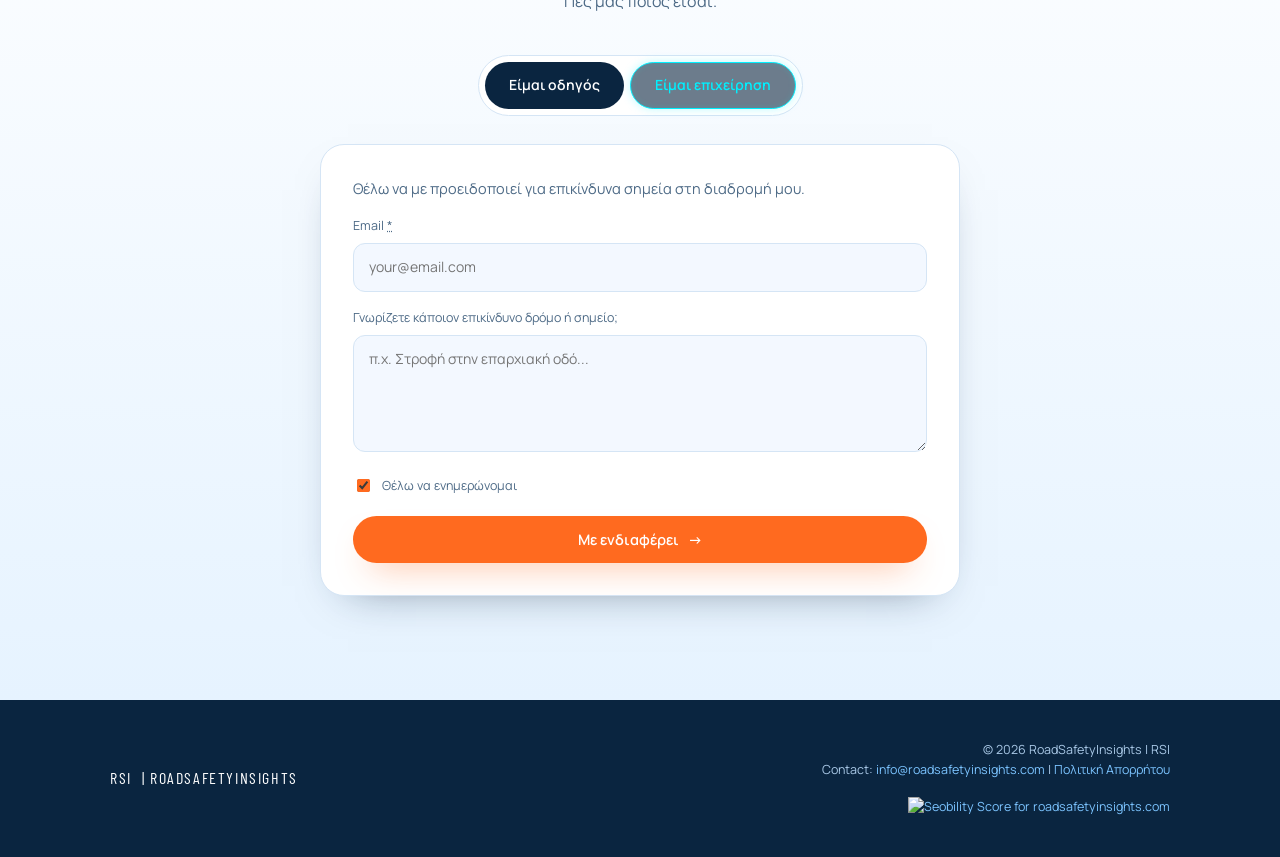
==== commit 3105801a: "Update index.html" ====
--- a/index.html
+++ b/index.html
@@ -95,7 +95,7 @@
           </div>
           <div class="hero__visual up" style="--d:400ms">
             <div class="floating-mockup">
-              <img src="assets/nav_map.png" alt="Χάρτης εφαρμογής RoadSafetyInsights" width="1024" height="1024" />
+              <img src="assets/logo_banner.jpg" alt="Χάρτης εφαρμογής RoadSafetyInsights" width="1024" height="1024" />
             </div>
           </div>
         </div>
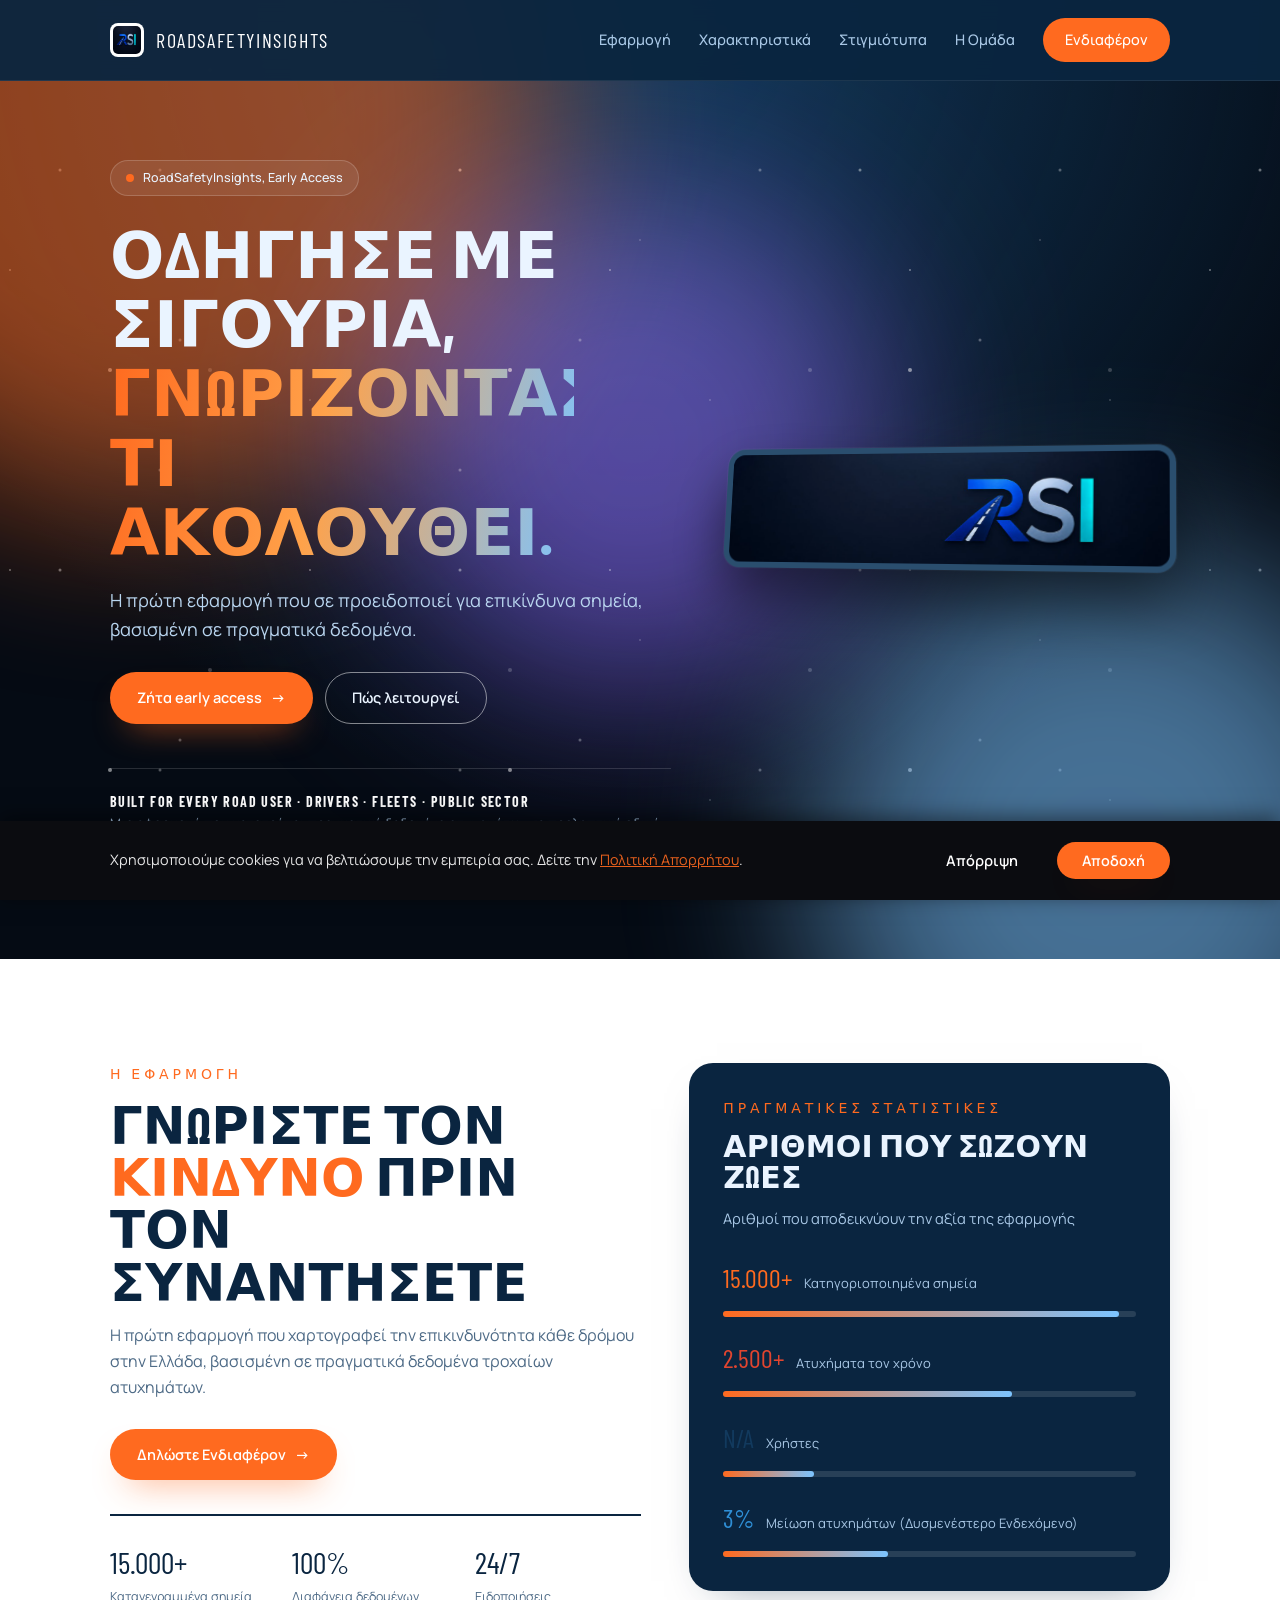
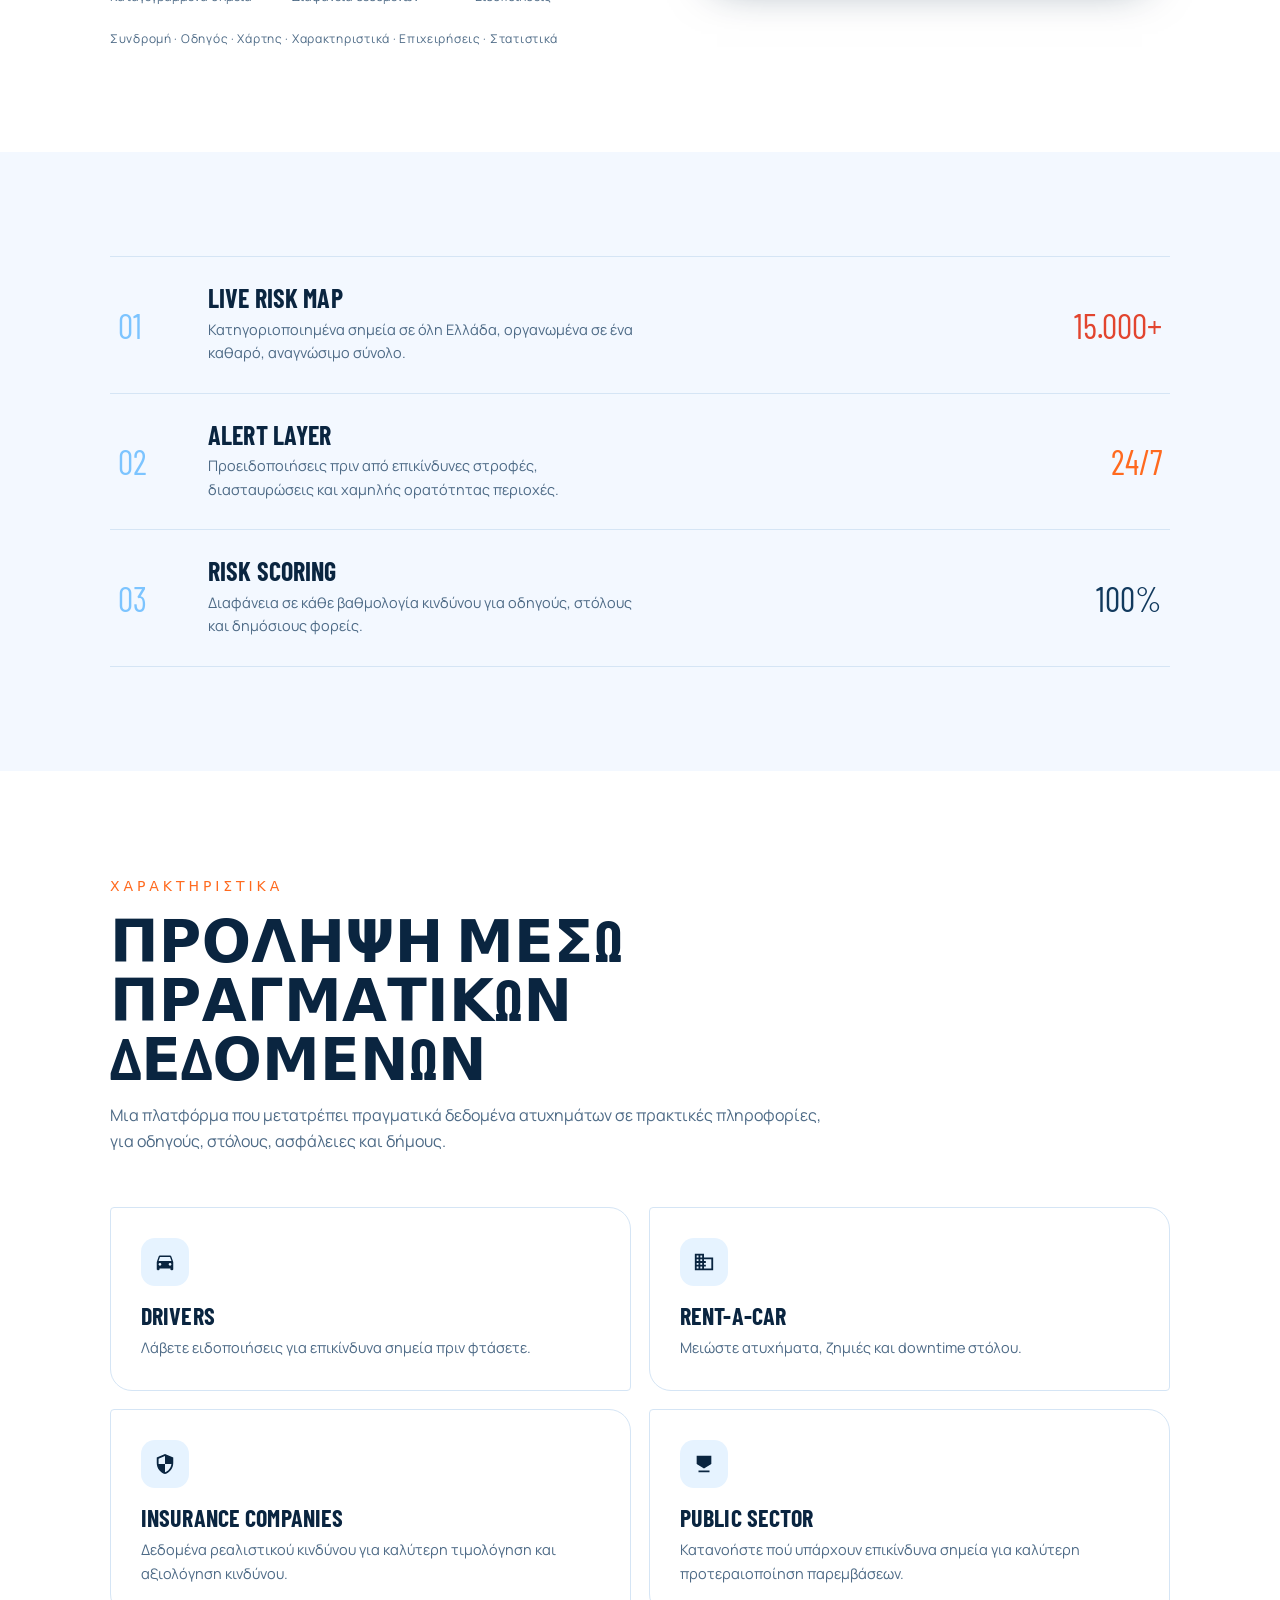
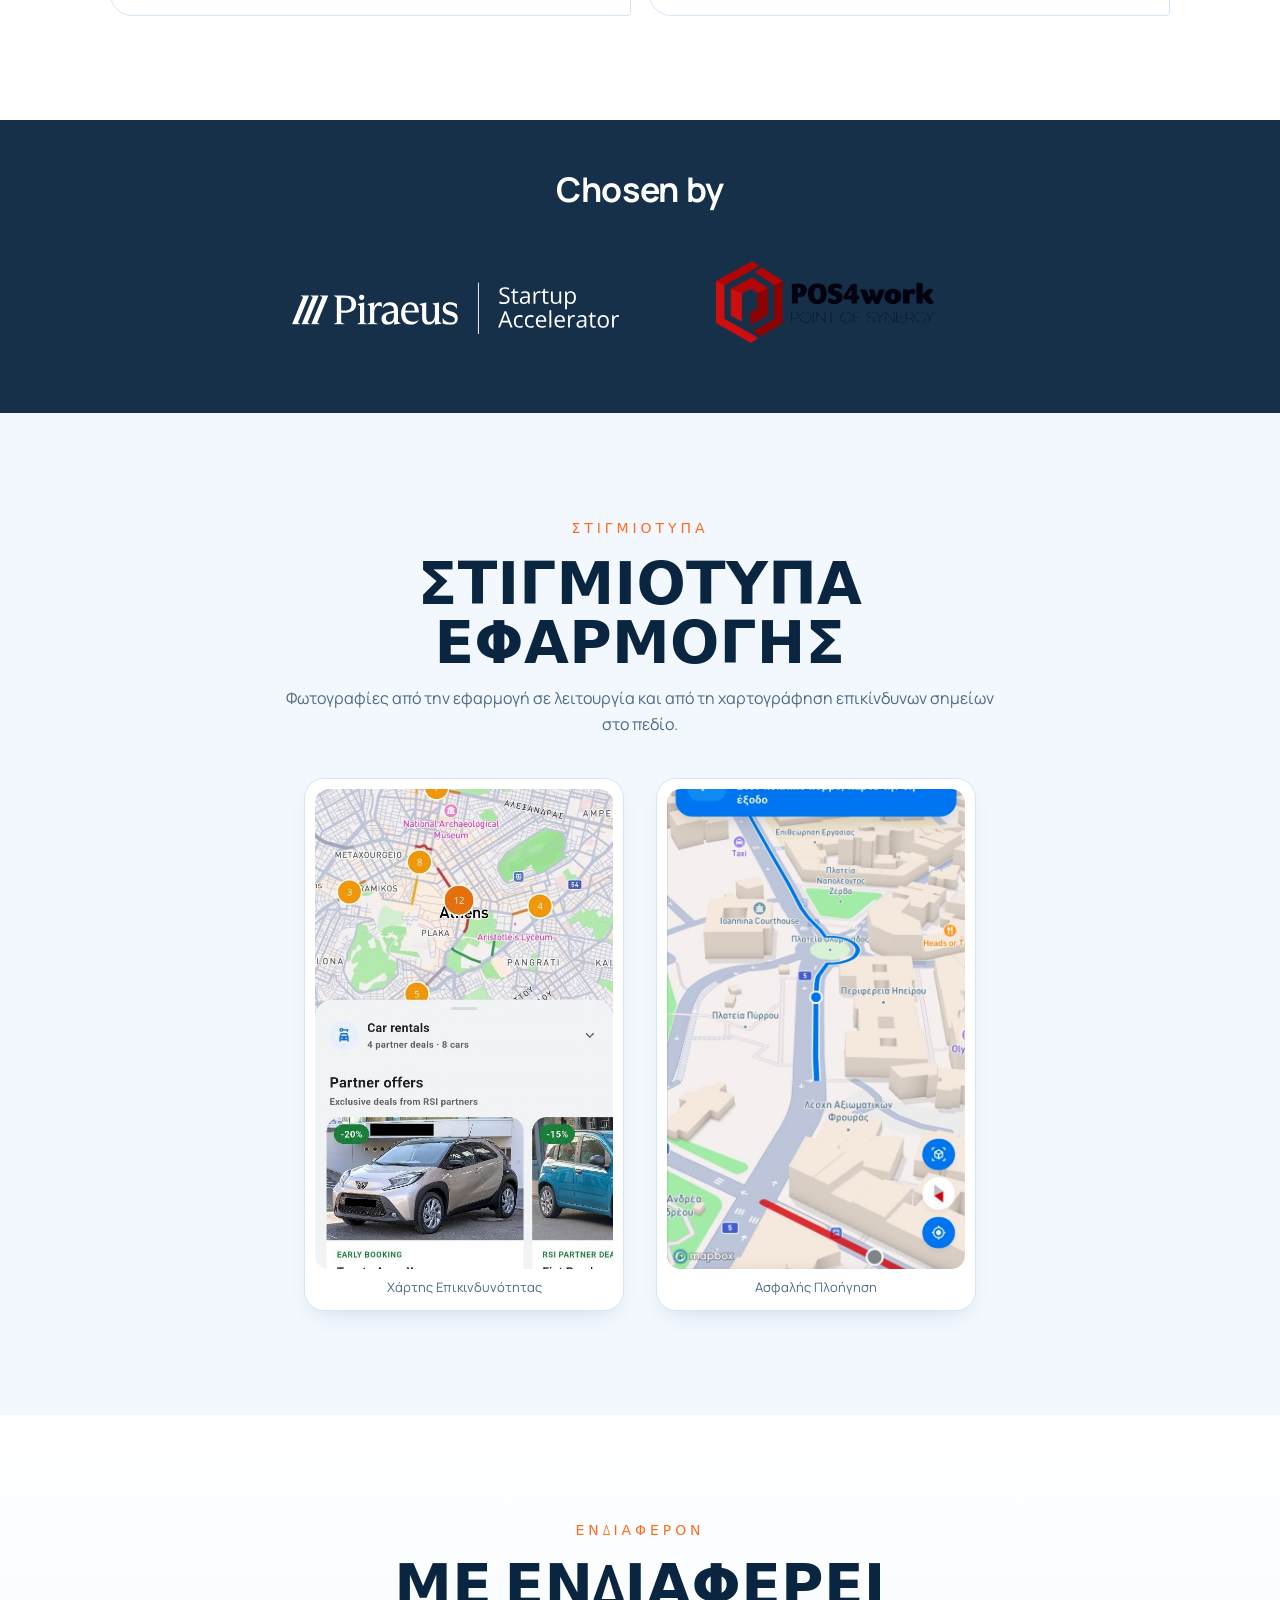
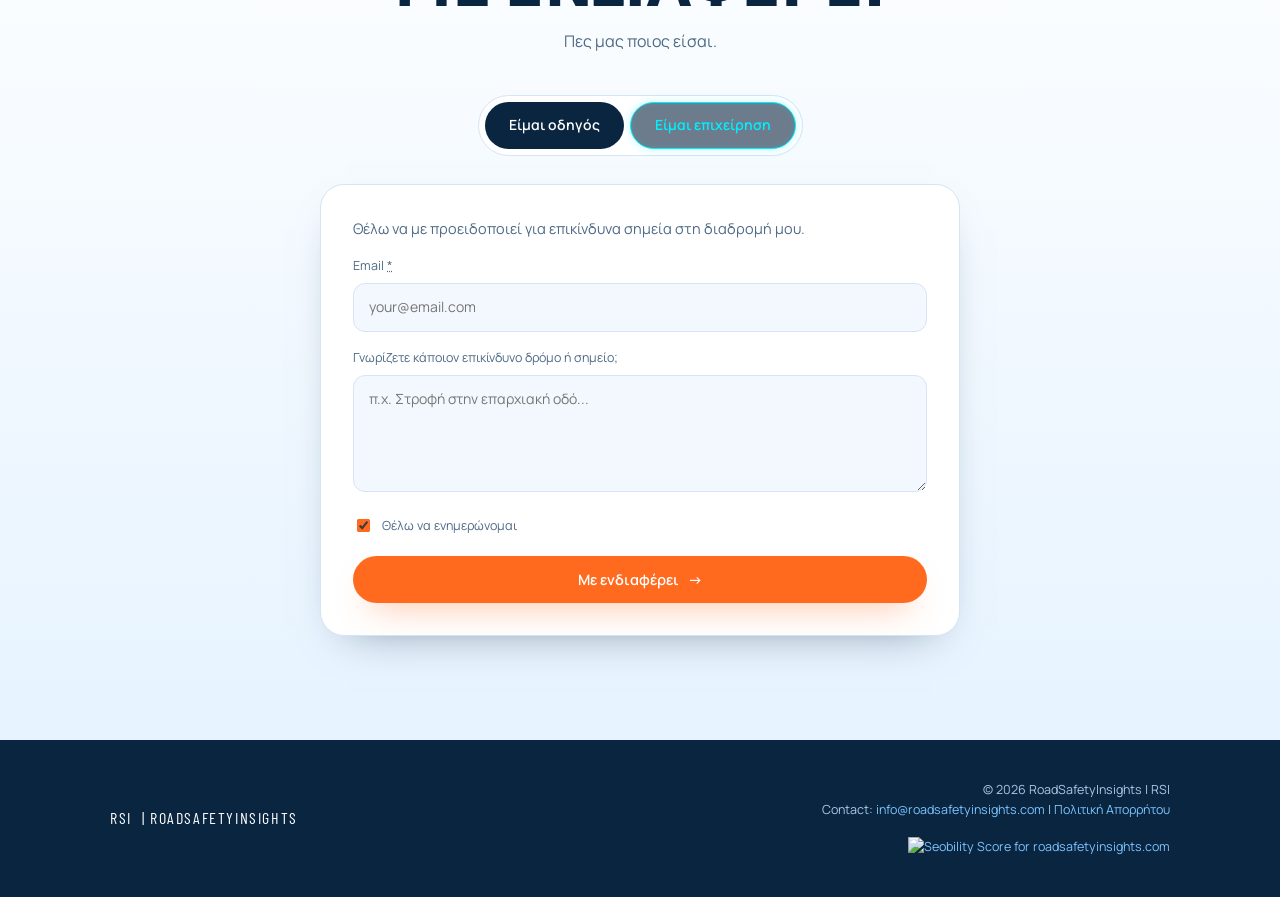
==== commit 7256ec14: "Update accident reduction scenario description in HTML" ====
--- a/index.html
+++ b/index.html
@@ -129,7 +129,7 @@
               <li><span class="bars__n val--warm">15.000+</span><span>Κατηγοριοποιημένα σημεία</span><i style="--w:96%"></i></li>
               <li><span class="bars__n val--hot">2.500+</span><span>Ατυχήματα τον χρόνο</span><i style="--w:70%"></i></li>
               <li><span class="bars__n val--cool">N/A</span><span>Χρήστες</span><i style="--w:22%"></i></li>
-              <li><span class="bars__n val--sky">3%</span><span>Μείωση ατυχημάτων (χειρότερο σενάριο)</span><i style="--w:40%"></i></li>
+              <li><span class="bars__n val--sky">3%</span><span>Μείωση ατυχημάτων (Δυσμενέστερο Ενδεχόμενο)</span><i style="--w:40%"></i></li>
             </ul>
           </div>
         </div>
--- a/css/style.css
+++ b/css/style.css
@@ -1398,7 +1398,7 @@
 }
 
 .recognition__logo--pos {
-  height: 90px; /* Desktop Logo Height */
+  height: 130px; /* Desktop Logo Height */
   filter: none;
 }
 
@@ -1420,8 +1420,9 @@
     height: 40px;
   }
 
+  /* Increased height for the POS4work logo on mobile */
   .recognition__logo--pos {
-    height: 50px; /* Mobile Logo Height */
+    height: 120px;
   }
 }
 
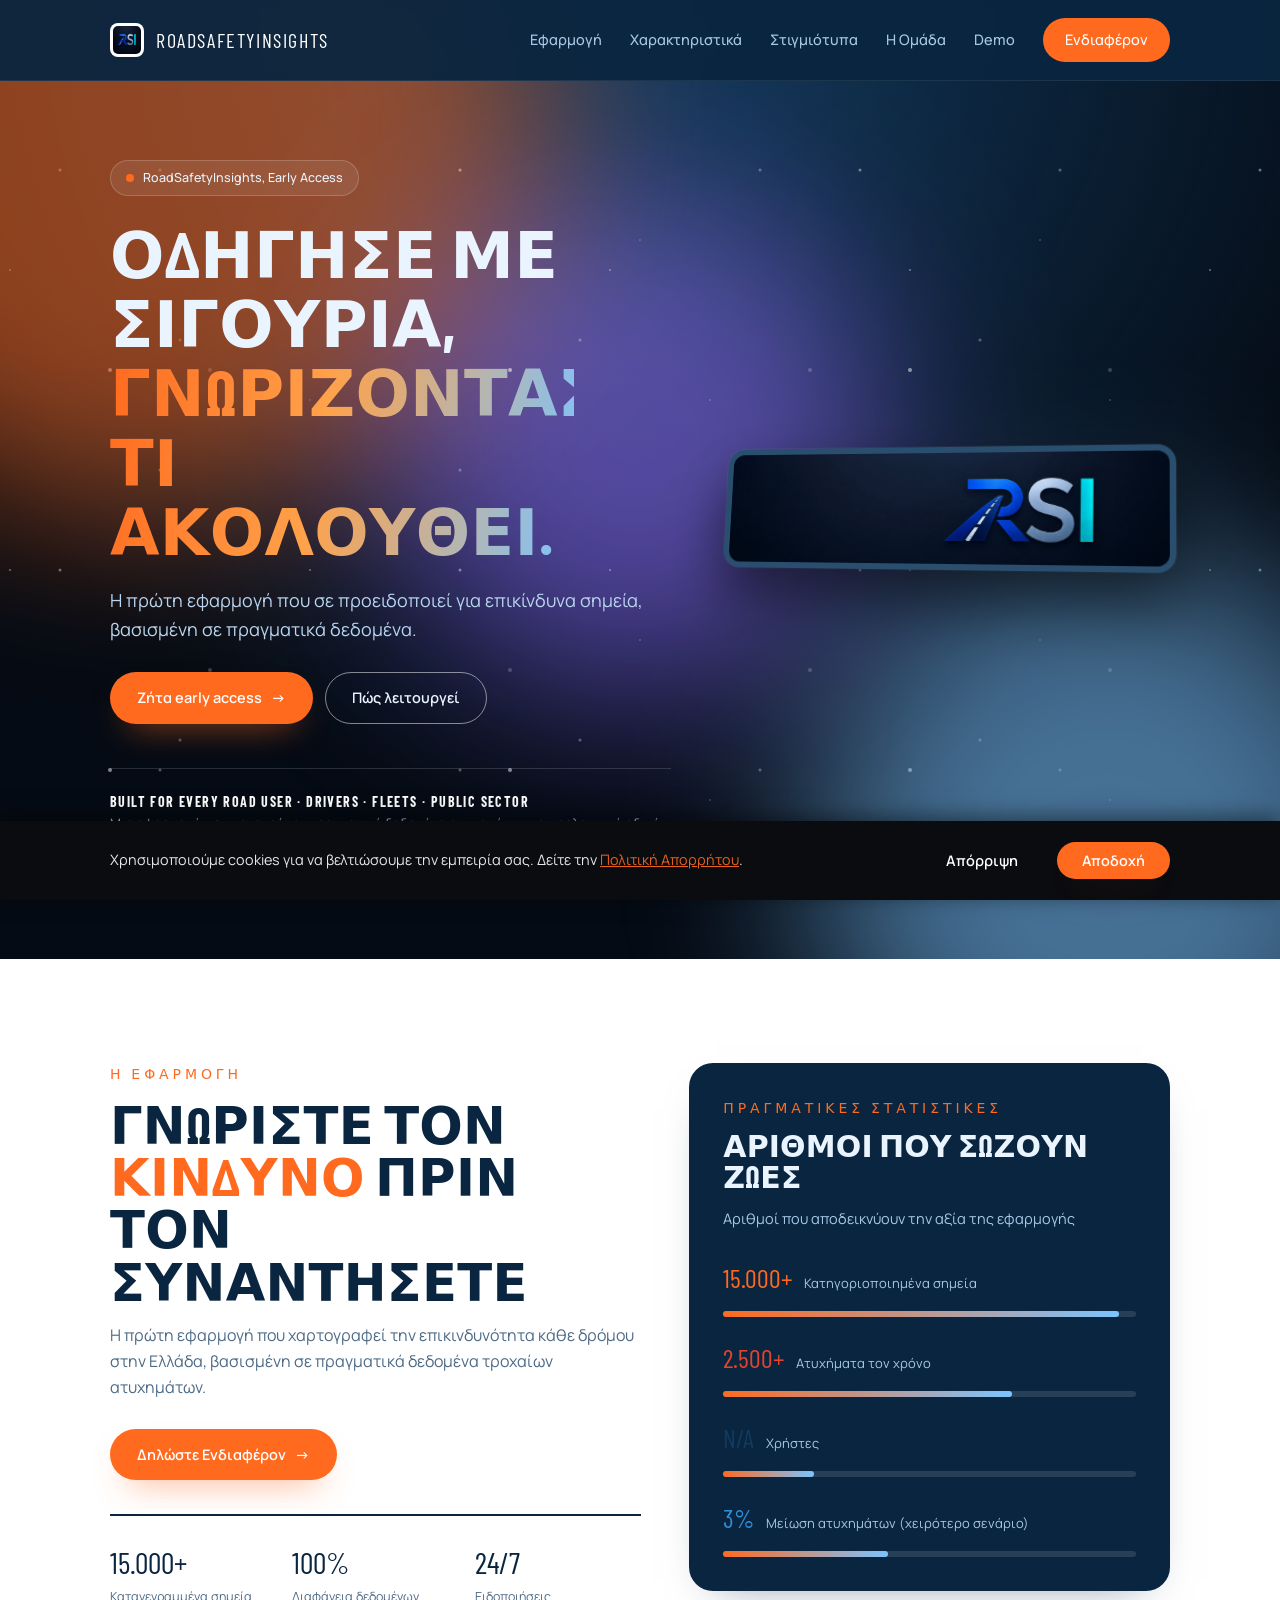
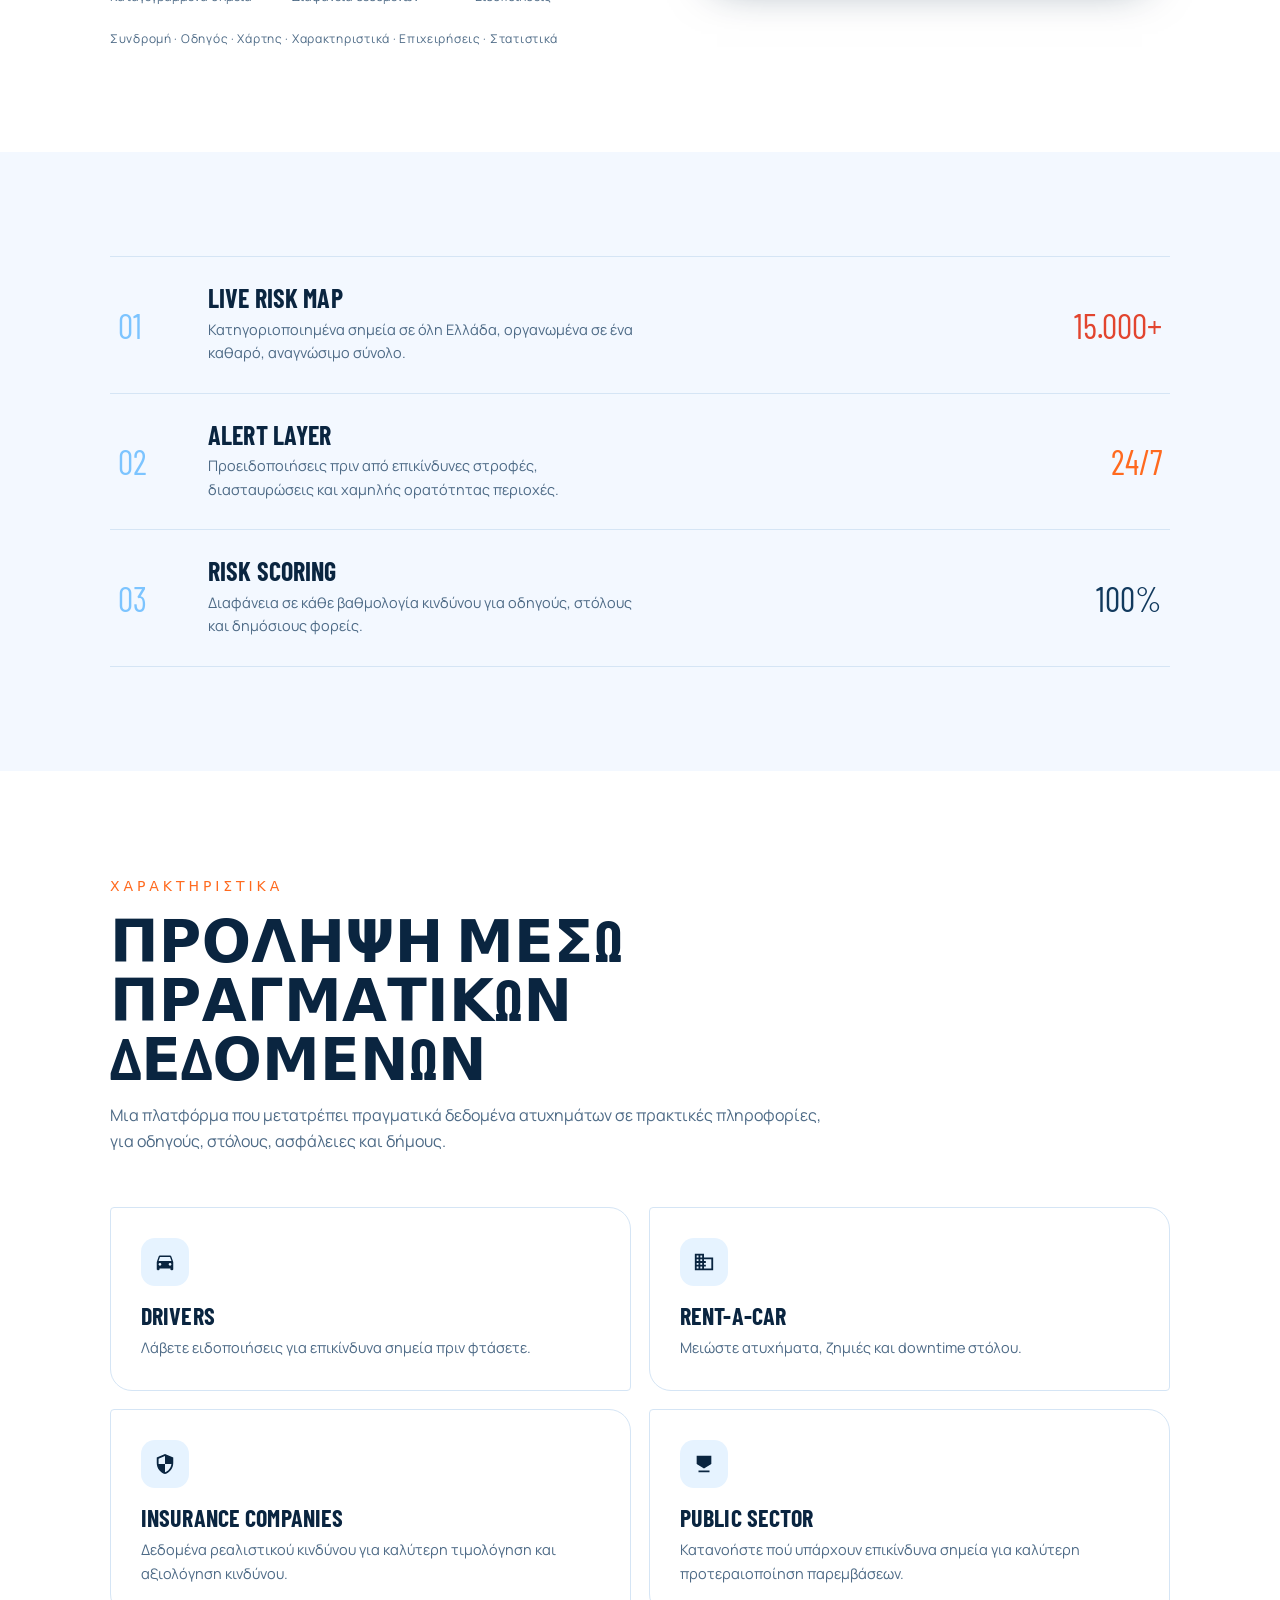
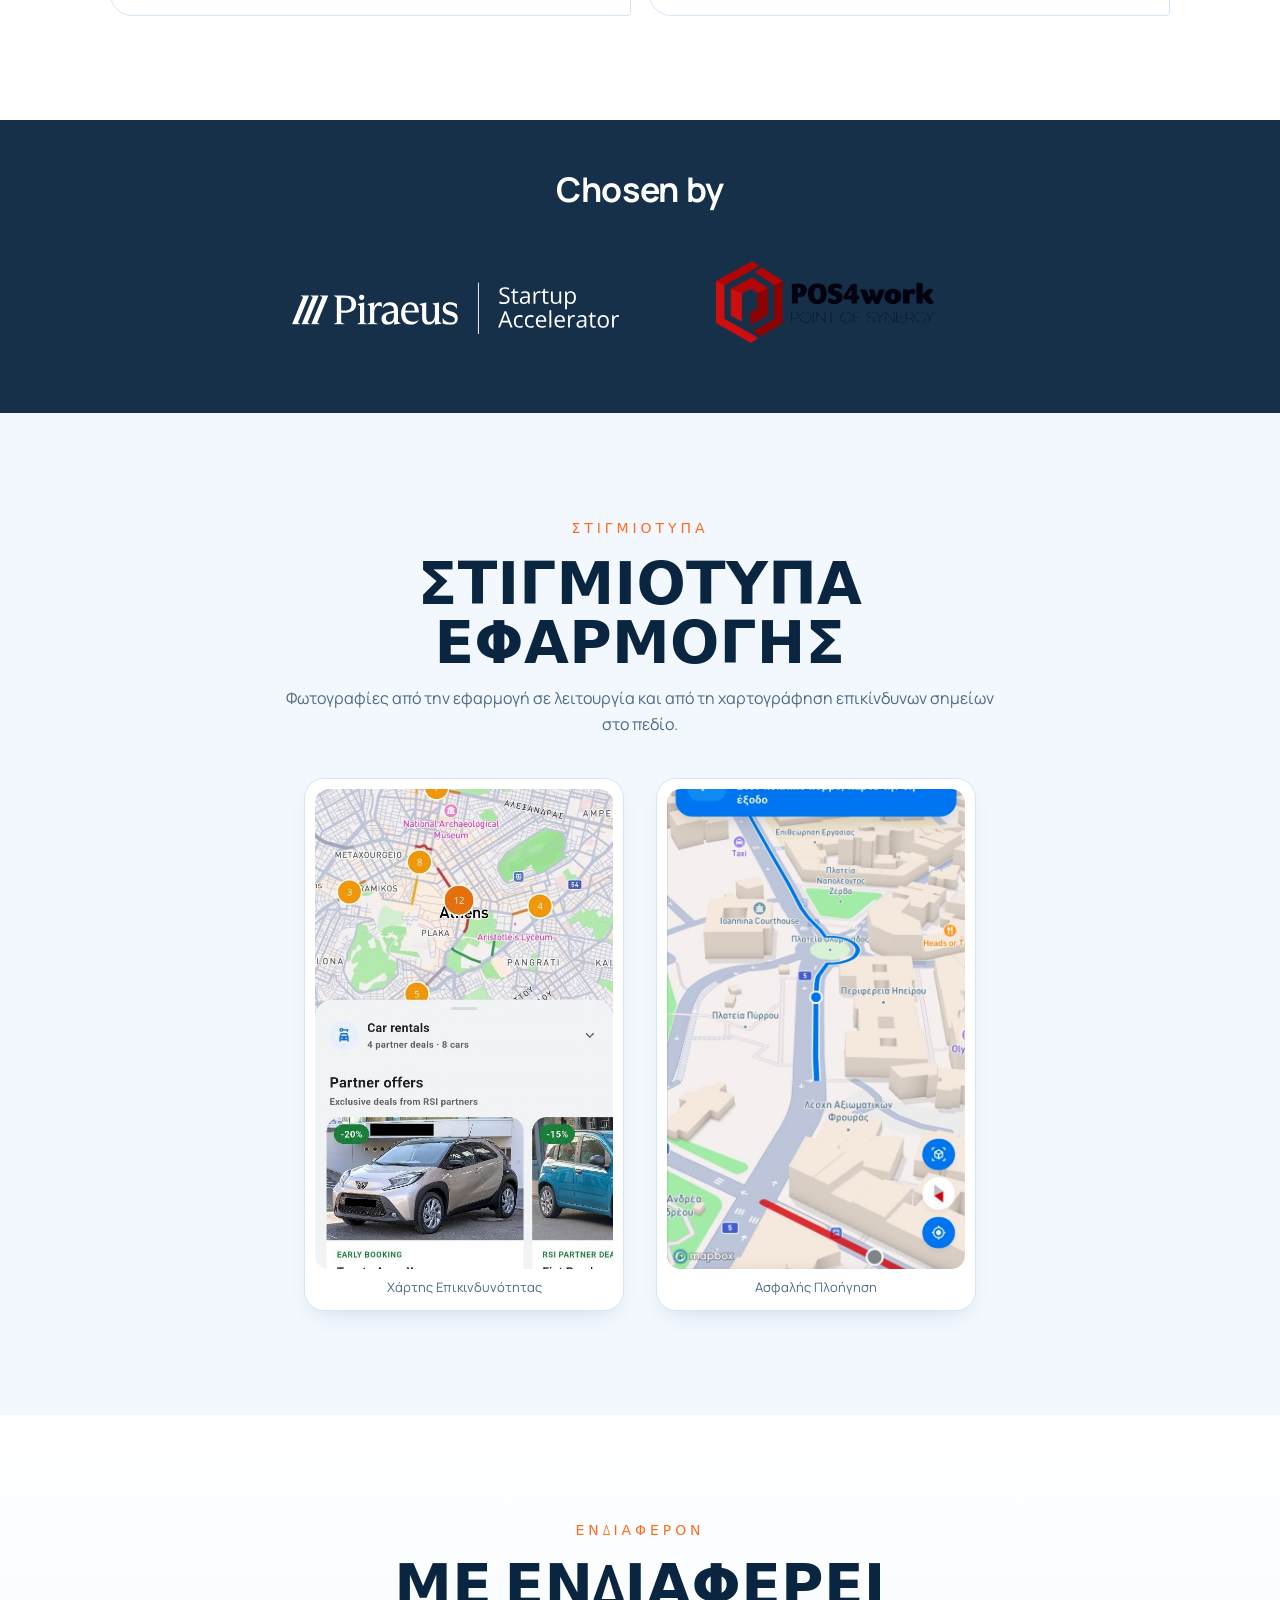
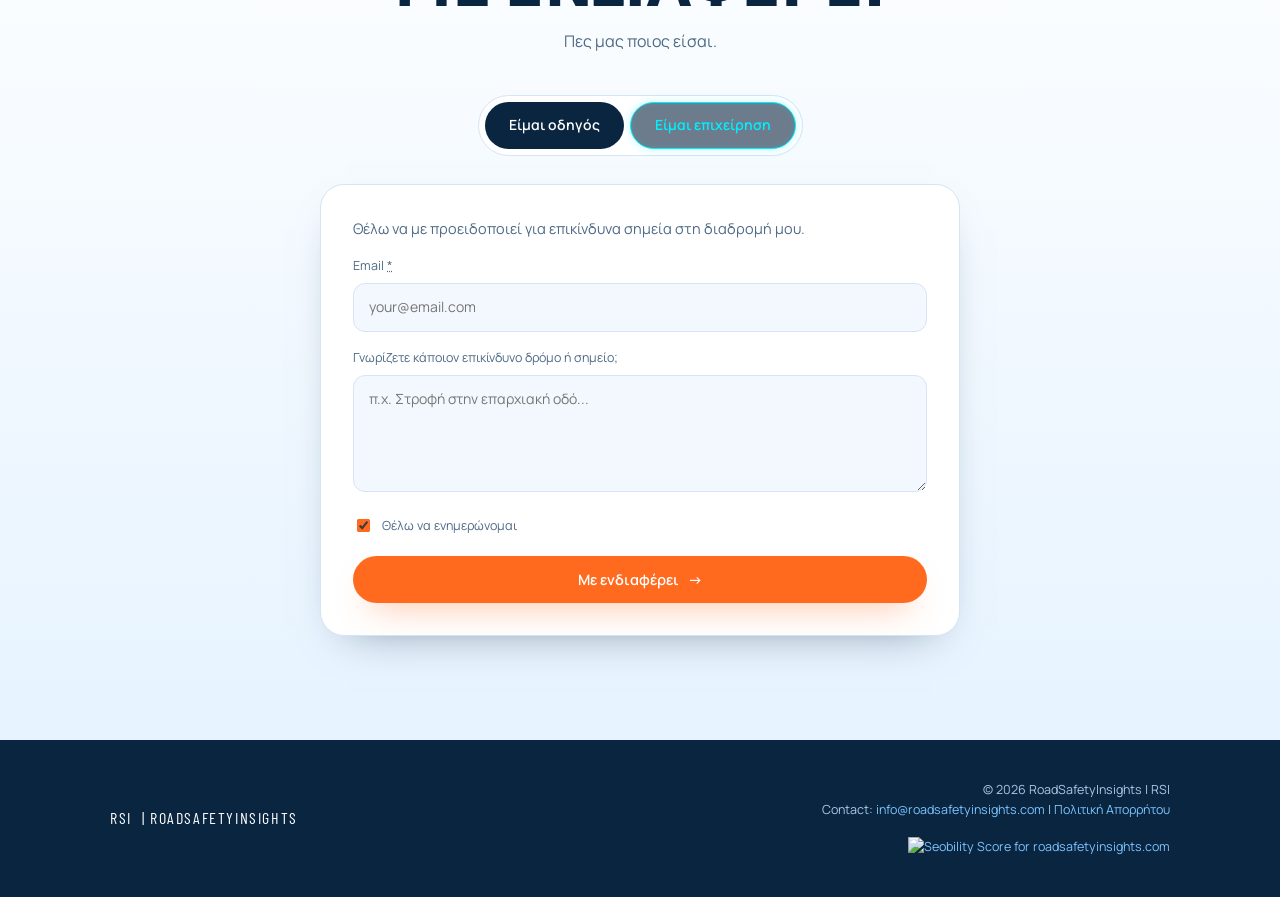
==== commit 78f1168b: "Update index.html" ====
--- a/index.html
+++ b/index.html
@@ -42,25 +42,26 @@
     <a class="skip" href="#main">Μετάβαση στο περιεχόμενο</a>
 
     <header class="site-header" id="header">
-      <div class="wrap header__inner">
-        <a class="header__logo" href="index.html#top" aria-label="Road Safety Insights, Αρχική">
-          <img src="assets/rsi_logo.png" alt="Λογότυπο" width="34" height="34" />
-          <span>RoadSafetyInsights</span>
-        </a>
-        
-        <nav class="header__nav" aria-label="Κύρια πλοήγηση">
-          <a href="index.html#app">Εφαρμογή</a>
-          <a href="index.html#data">Χαρακτηριστικά</a>
-          <a href="index.html#gallery-app">Στιγμιότυπα</a>
-          <a href="team.html">Η Ομάδα</a>
-          <a class="header__cta" href="index.html#interest">Ενδιαφέρον</a>
-        </nav>
-
-        <button class="burger" id="burger" type="button" aria-label="Άνοιγμα μενού" aria-expanded="false">
-          <span></span><span></span><span></span>
-        </button>
-      </div>
-    </header>
+  <div class="wrap header__inner">
+    <a class="header__logo" href="index.html#top" aria-label="Road Safety Insights, Αρχική">
+      <img src="assets/rsi_logo.png" alt="Λογότυπο" width="34" height="34" />
+      <span>RoadSafetyInsights</span>
+    </a>
+    
+    <nav class="header__nav" aria-label="Κύρια πλοήγηση">
+      <a href="index.html#app">Εφαρμογή</a>
+      <a href="index.html#data">Χαρακτηριστικά</a>
+      <a href="index.html#gallery-app">Στιγμιότυπα</a>
+      <a href="team.html">Η Ομάδα</a>
+      <a class="header__demo" href="demo.html">Demo</a>
+      <a class="header__cta" href="index.html#interest">Ενδιαφέρον</a>
+    </nav>
+
+    <button class="burger" id="burger" type="button" aria-label="Άνοιγμα μενού" aria-expanded="false">
+      <span></span><span></span><span></span>
+    </button>
+  </div>
+</header>
 
     <div class="progress" id="progress" aria-hidden="true"></div>
 
@@ -129,7 +130,7 @@
               <li><span class="bars__n val--warm">15.000+</span><span>Κατηγοριοποιημένα σημεία</span><i style="--w:96%"></i></li>
               <li><span class="bars__n val--hot">2.500+</span><span>Ατυχήματα τον χρόνο</span><i style="--w:70%"></i></li>
               <li><span class="bars__n val--cool">N/A</span><span>Χρήστες</span><i style="--w:22%"></i></li>
-              <li><span class="bars__n val--sky">3%</span><span>Μείωση ατυχημάτων (Δυσμενέστερο Ενδεχόμενο)</span><i style="--w:40%"></i></li>
+              <li><span class="bars__n val--sky">3%</span><span>Μείωση ατυχημάτων (χειρότερο σενάριο)</span><i style="--w:40%"></i></li>
             </ul>
           </div>
         </div>
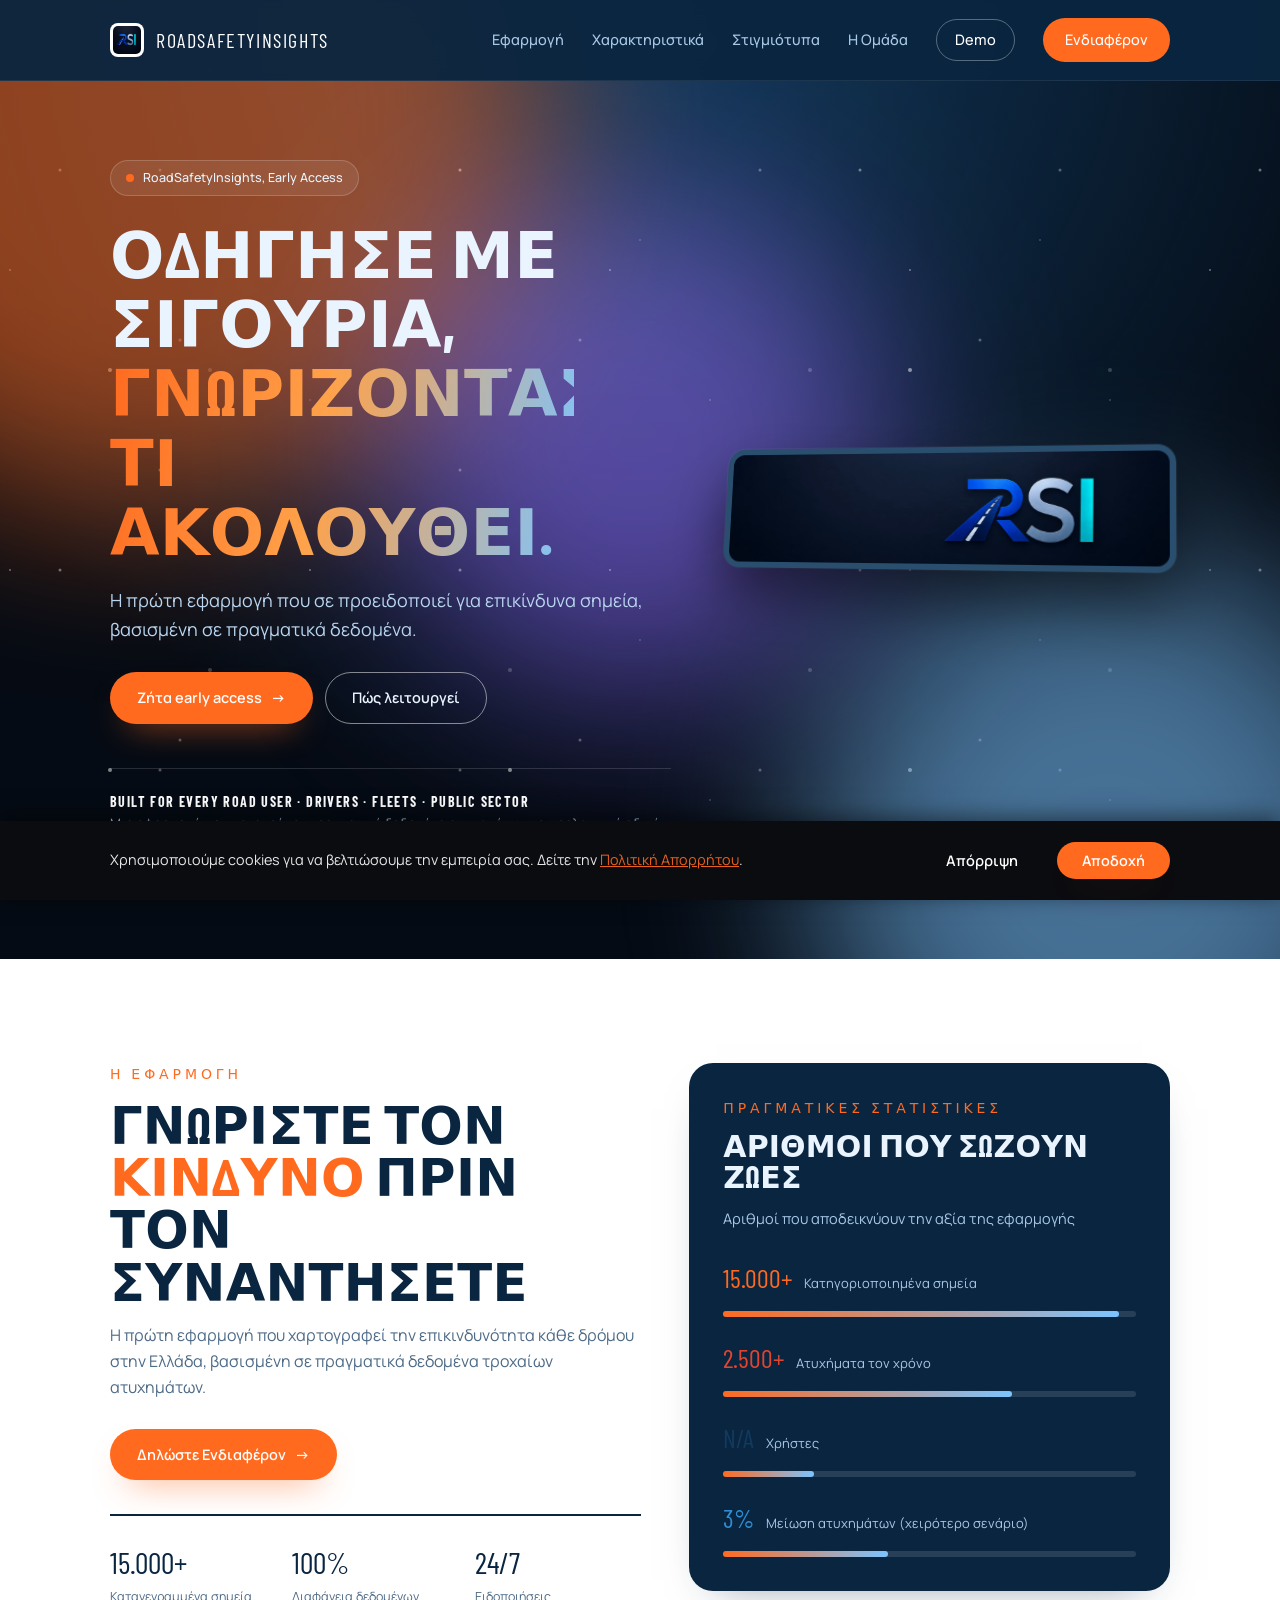
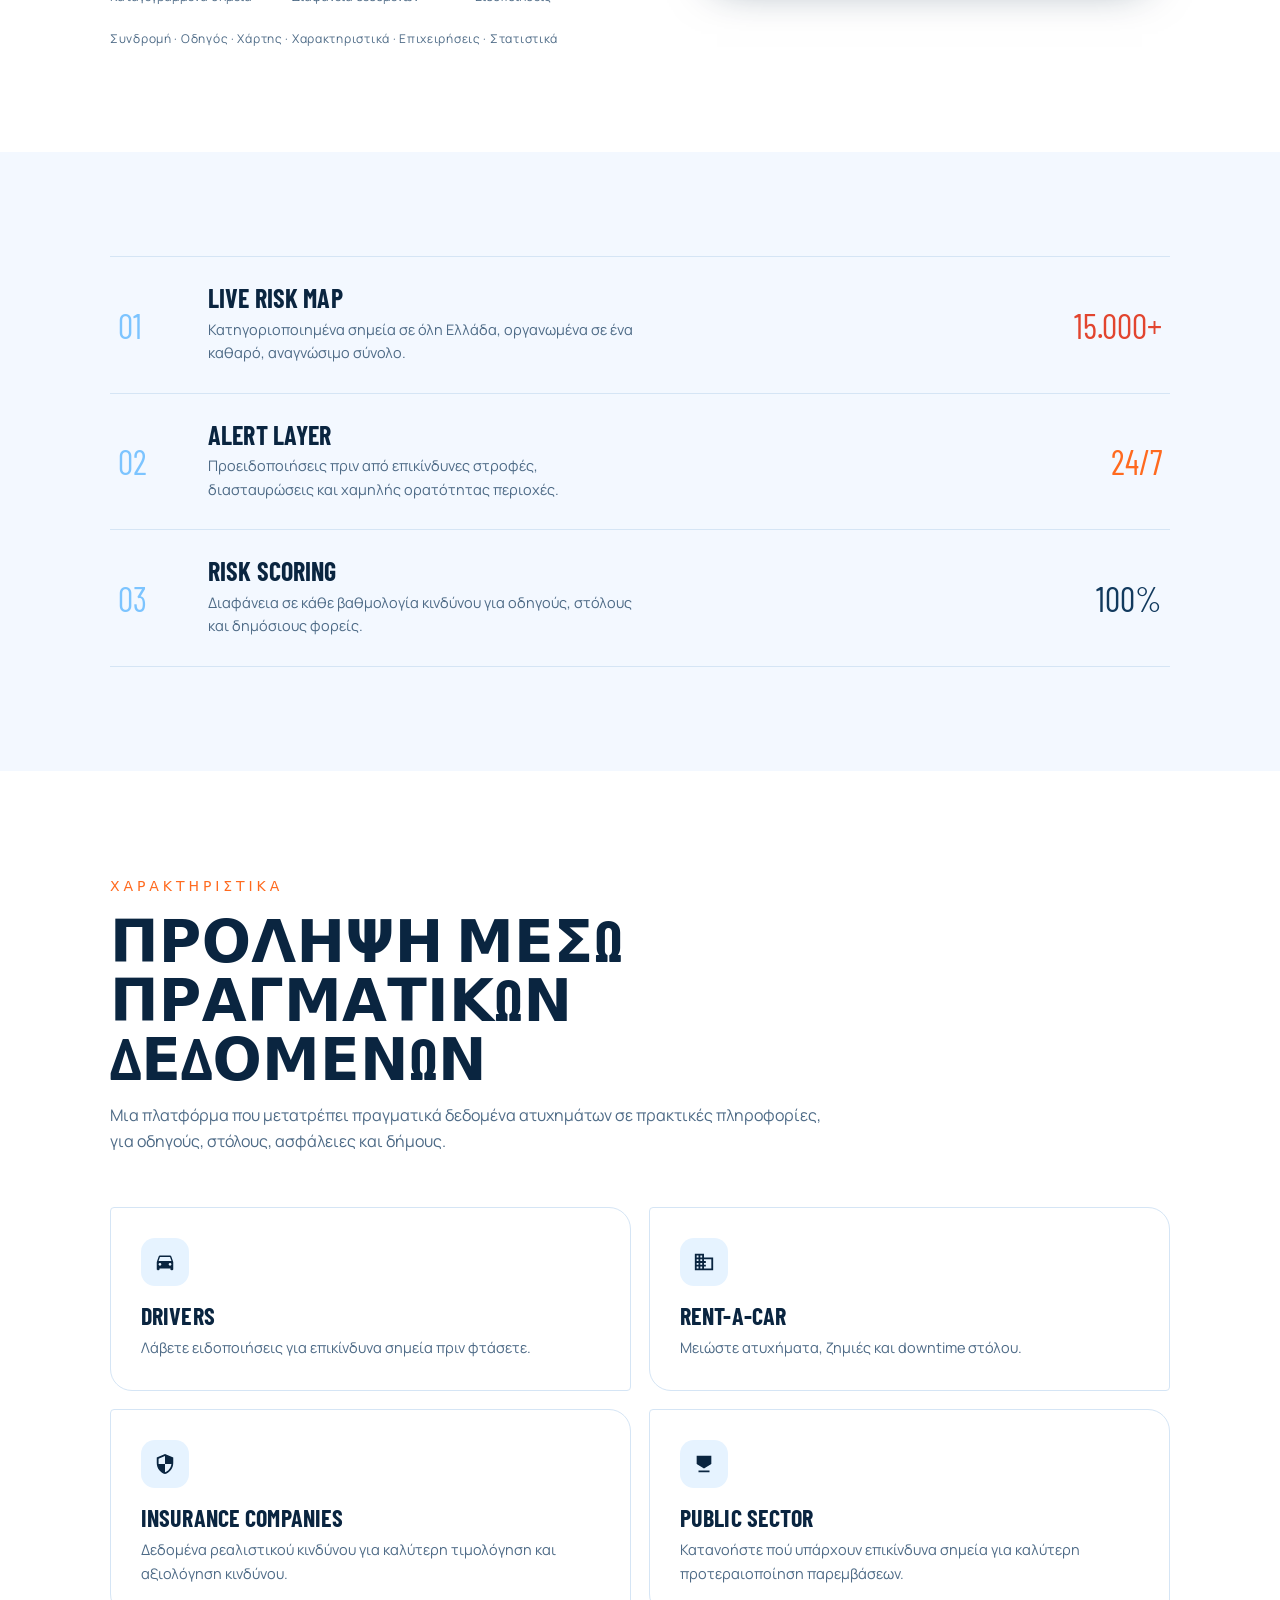
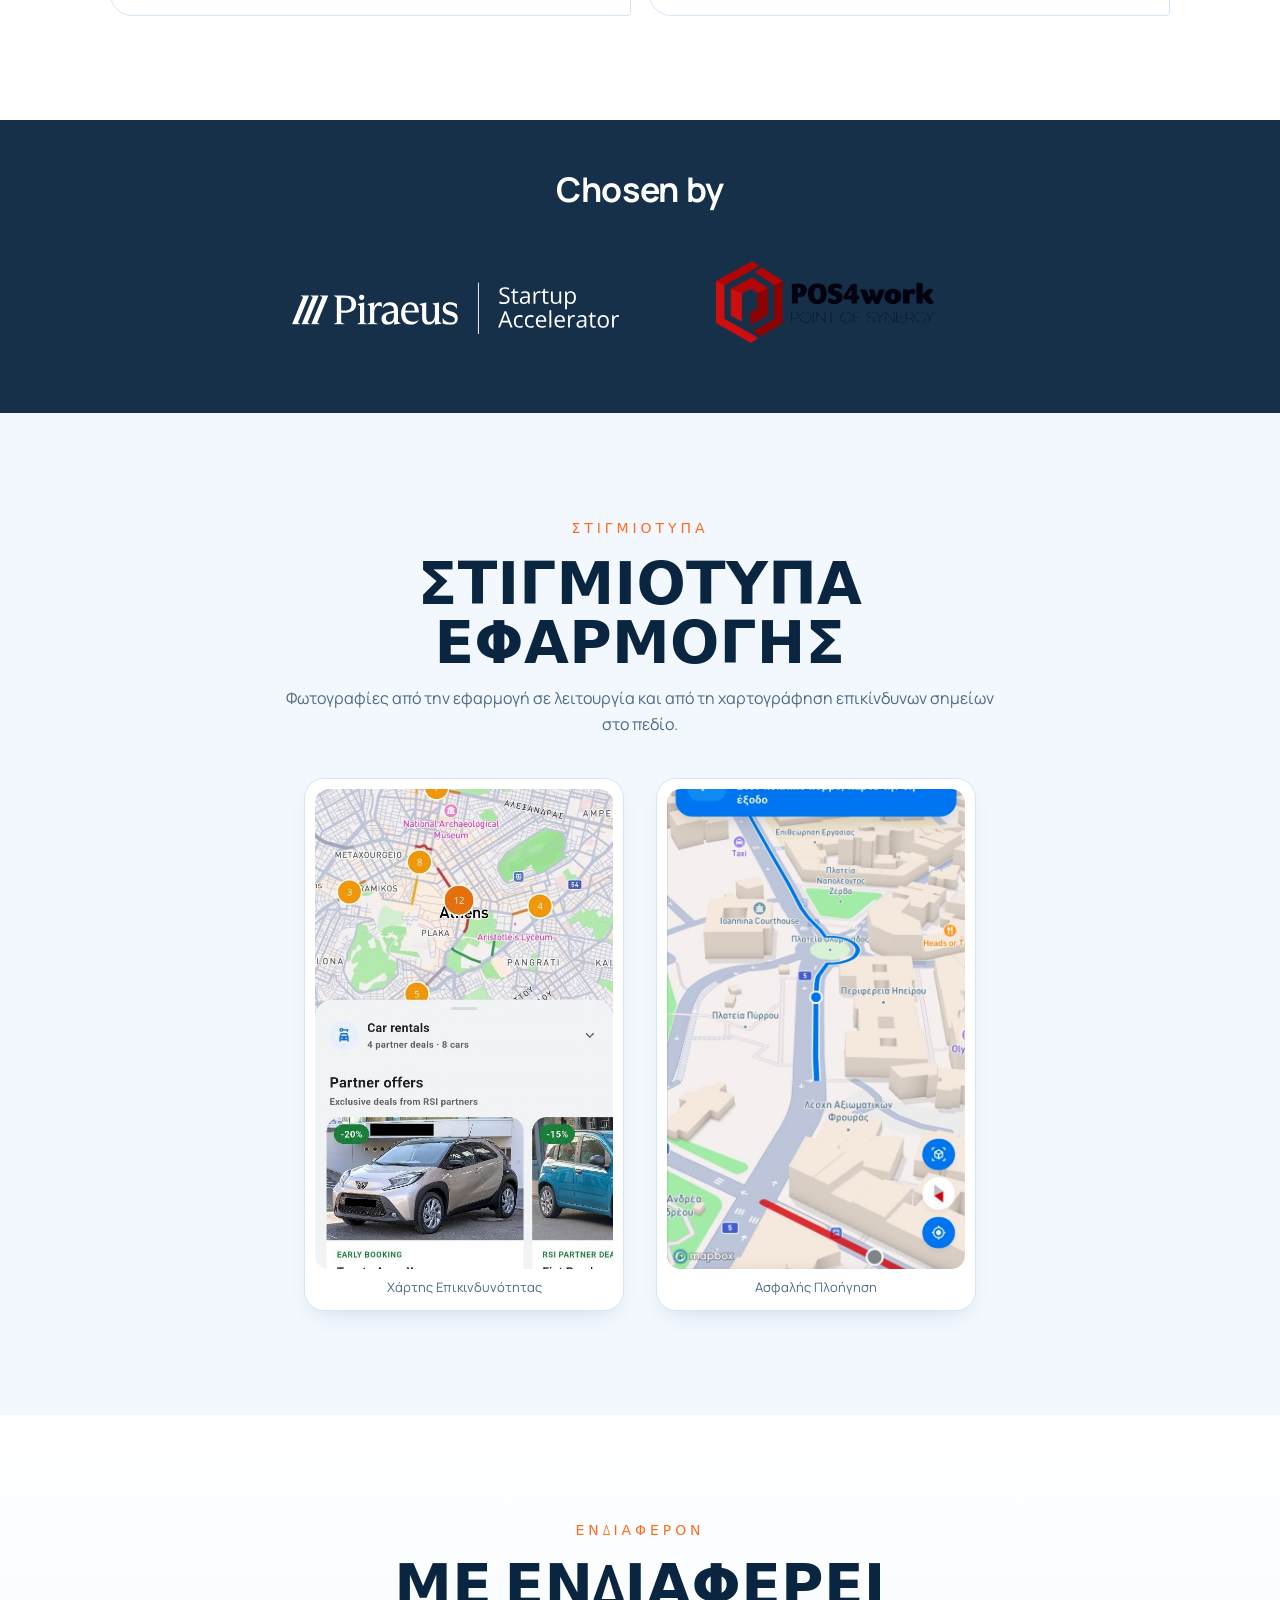
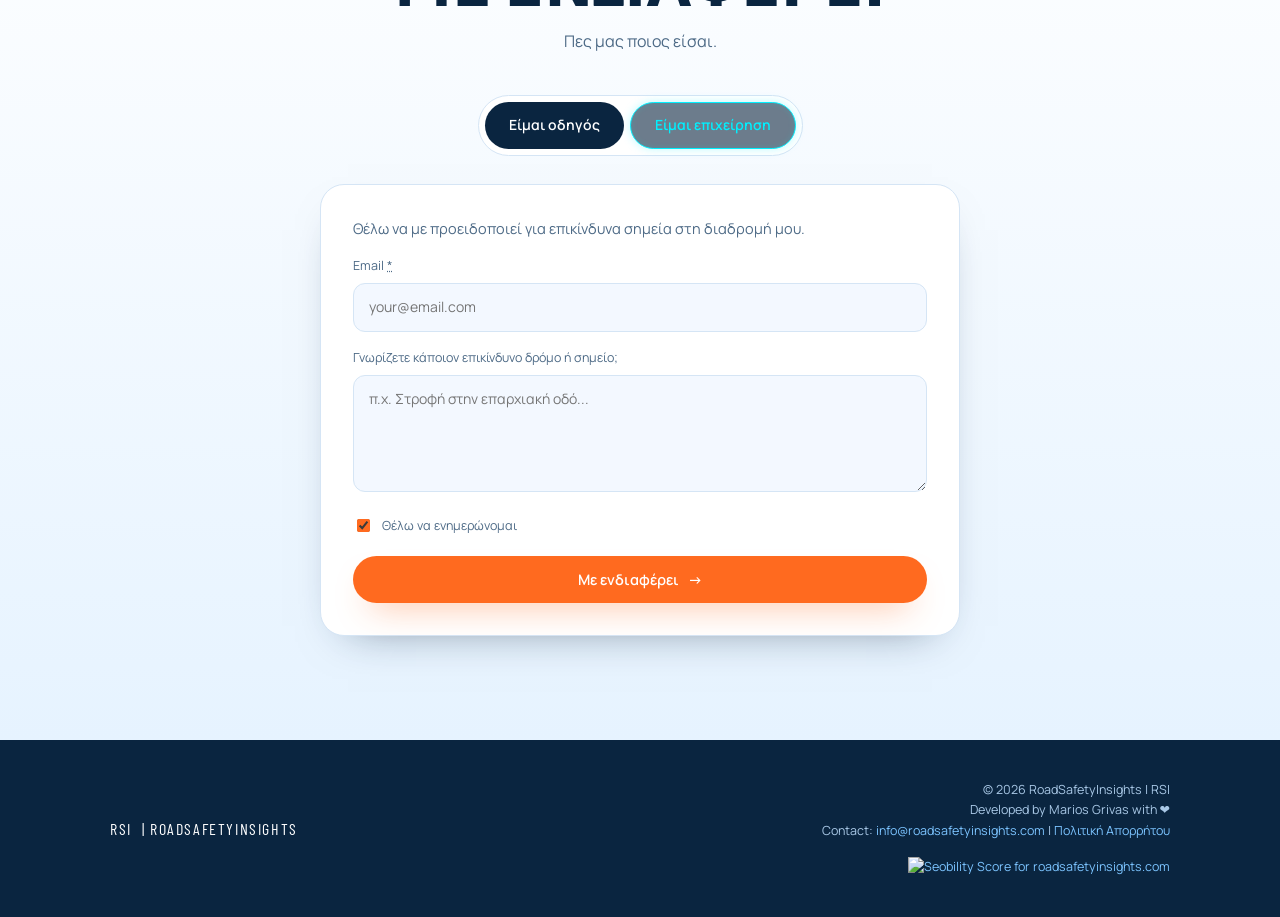
==== commit 21231338: "Update index.html" ====
--- a/index.html
+++ b/index.html
@@ -331,6 +331,7 @@
         <span class="foot__brand"><span aria-hidden="true">RSI</span>|  RoadSafetyInsights</span>
         <div class="foot__meta">
           <p>© 2026 RoadSafetyInsights | RSI</p>
+          <P>Developed by Marios Grivas with ❤️</P>
           <p>
             Contact: <a href="mailto:info@roadsafetyinsights.com">info@roadsafetyinsights.com</a> | 
             <a href="policy.html">Πολιτική Απορρήτου</a>
--- a/css/style.css
+++ b/css/style.css
@@ -130,6 +130,30 @@
   color: #fff;
 }
 
+.header__demo {
+  border: 1px solid rgba(255, 255, 255, 0.32);
+  color: #fff !important;
+  padding: 8px 18px;
+  border-radius: 999px;
+  font-size: 14px;
+  font-weight: 600;
+  background: transparent;
+  box-shadow: none;
+  transition: background 0.25s ease, border-color 0.25s ease, transform 0.25s ease;
+}
+
+.header__demo:hover,
+.header__demo[aria-current="page"] {
+  background: rgba(255, 255, 255, 0.10);
+  border-color: rgba(255, 255, 255, 0.65);
+  color: #fff !important;
+  box-shadow: none;
+}
+
+.header__demo:hover {
+  transform: translateY(-2px);
+}
+
 .header__cta {
   background: var(--orange);
   color: #fff !important;
@@ -1301,7 +1325,7 @@
     0% { transform: translateY(0); }
     100% { transform: translateY(-15px); }
   }
-  
+
   .tiles, 
   .field-row {
     grid-template-columns: 1fr;
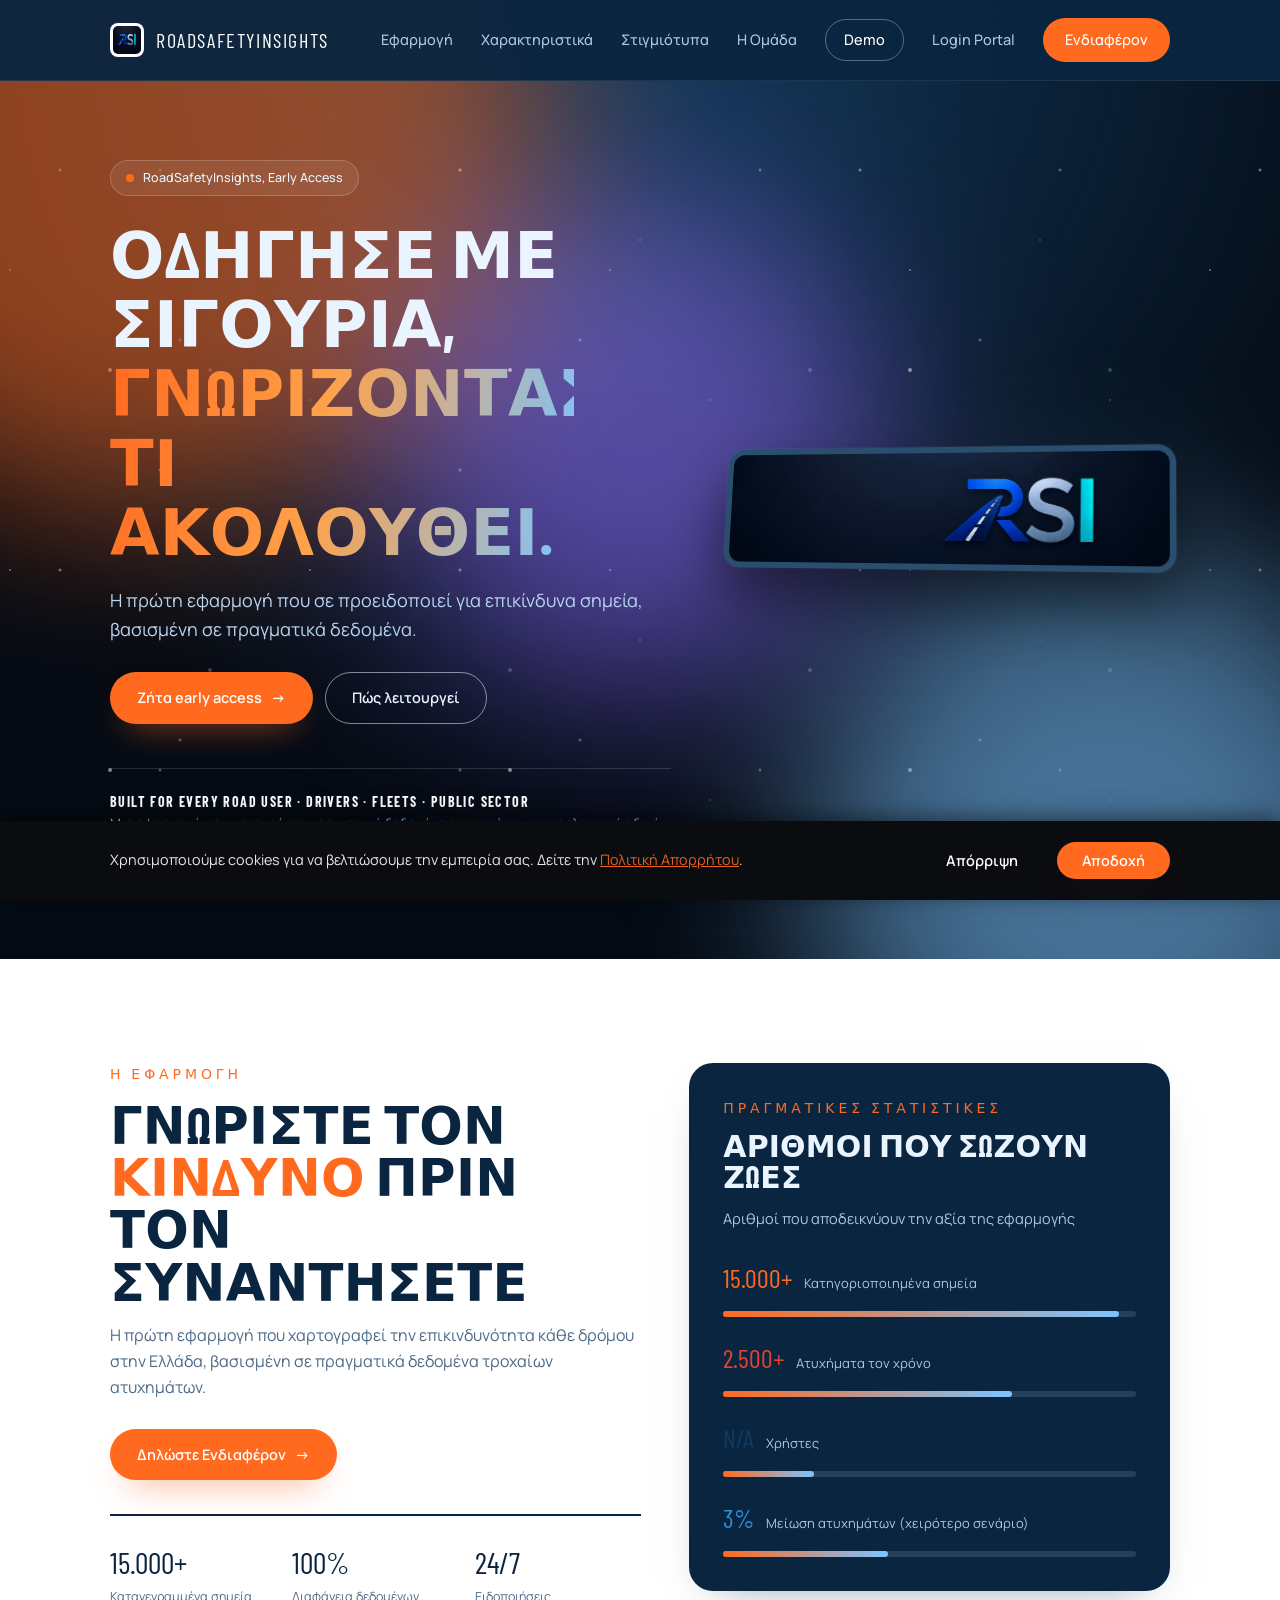
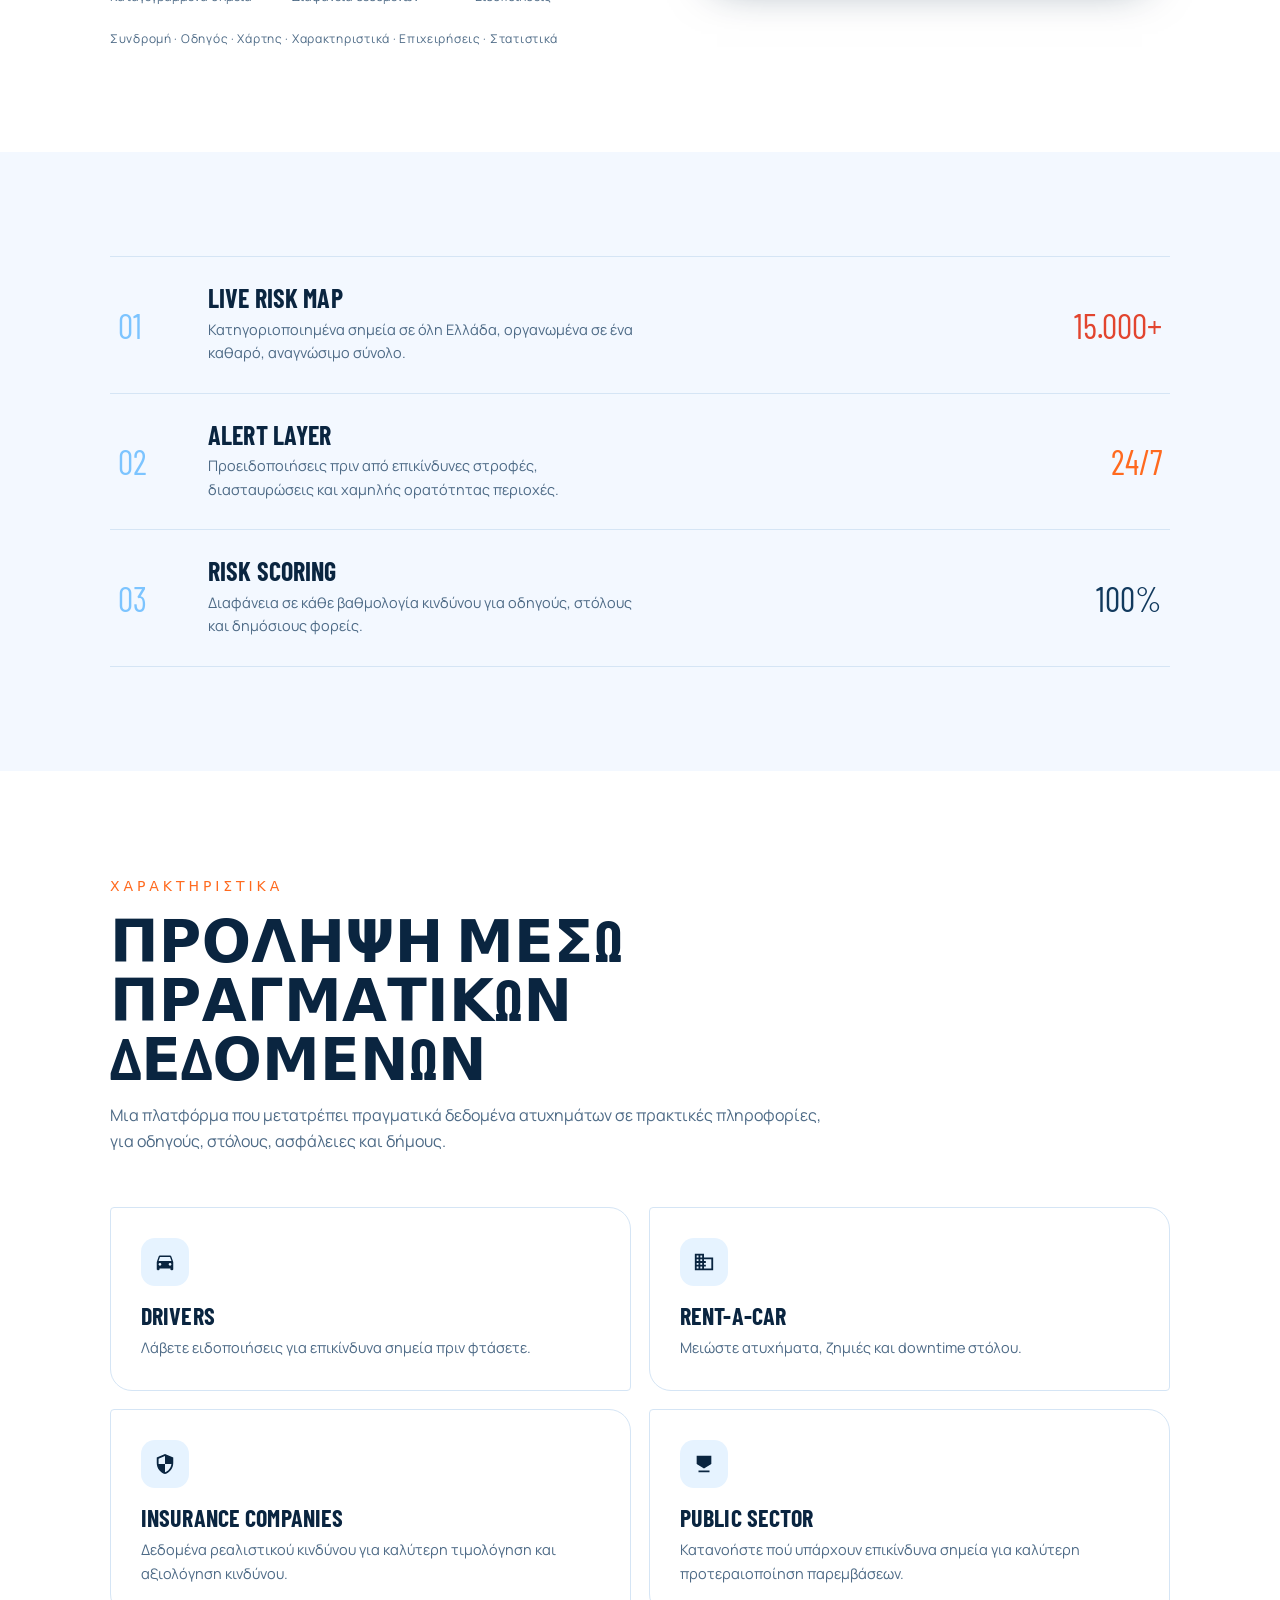
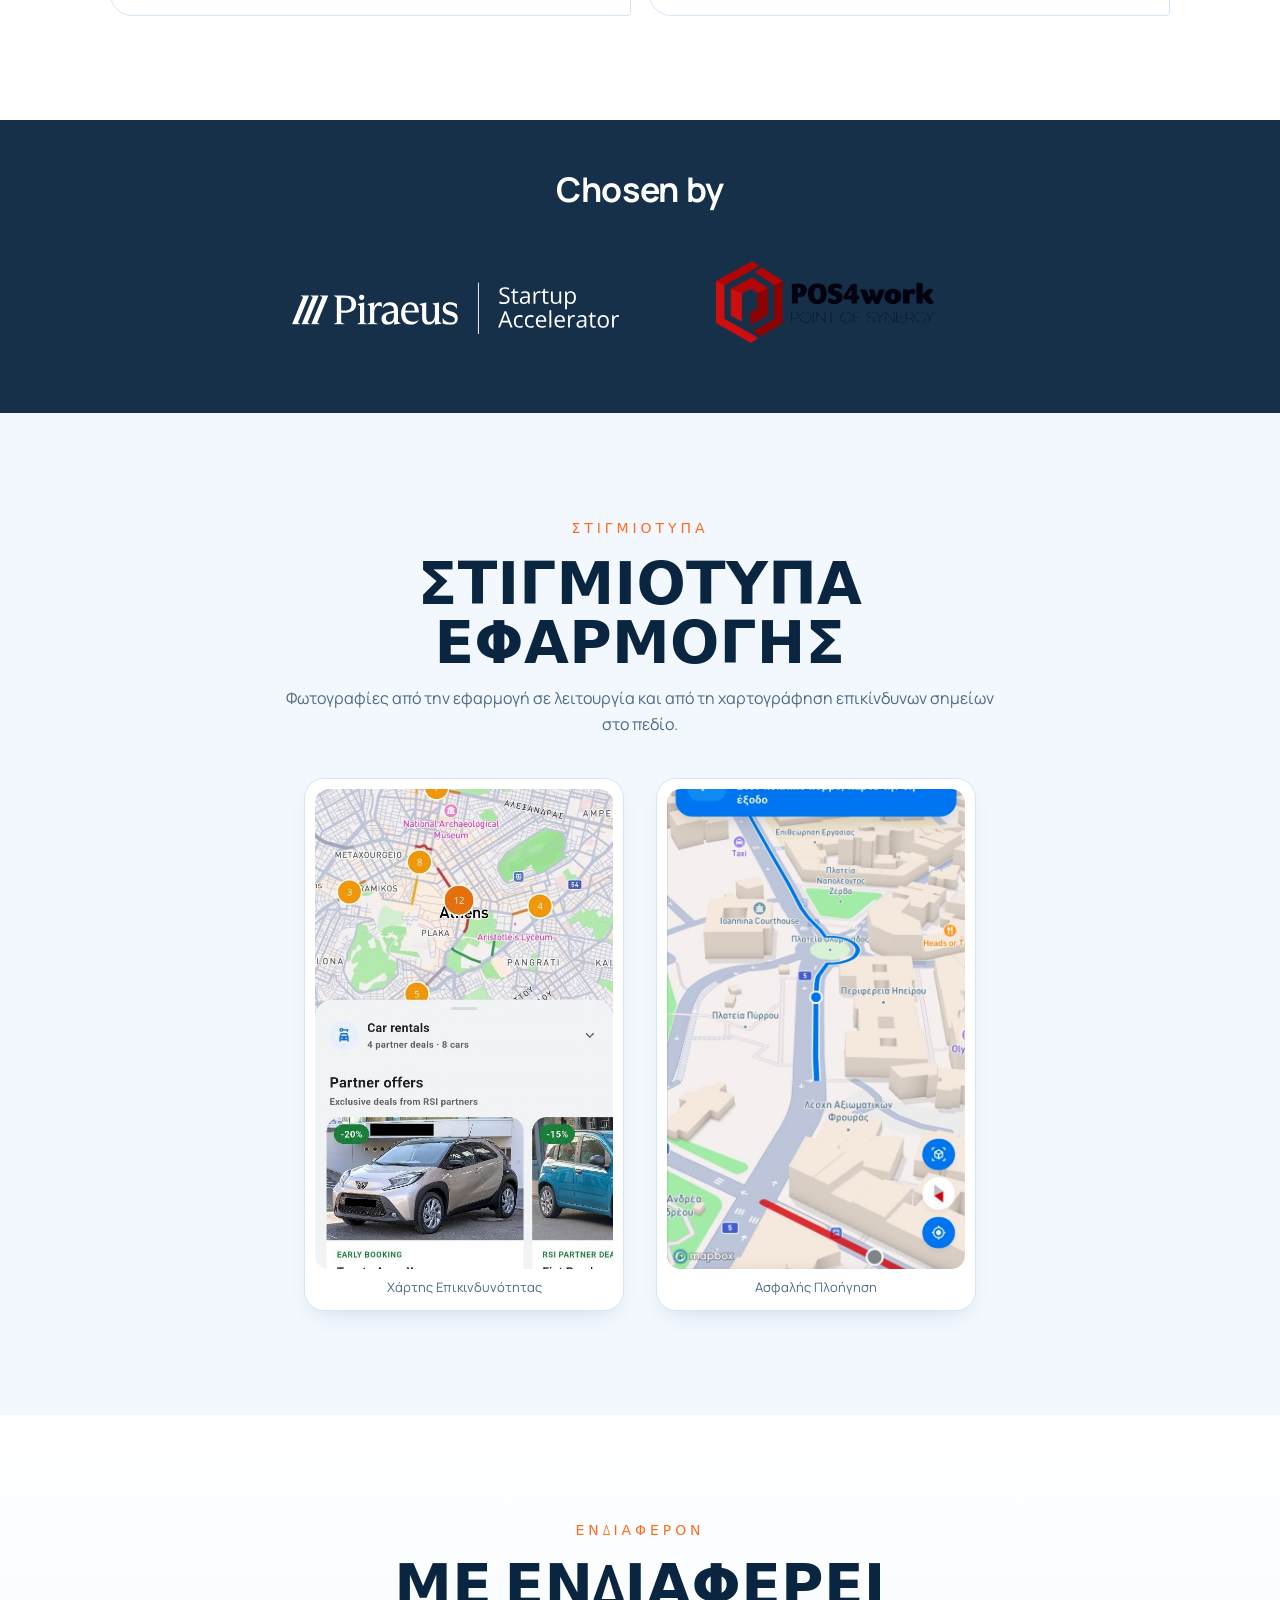
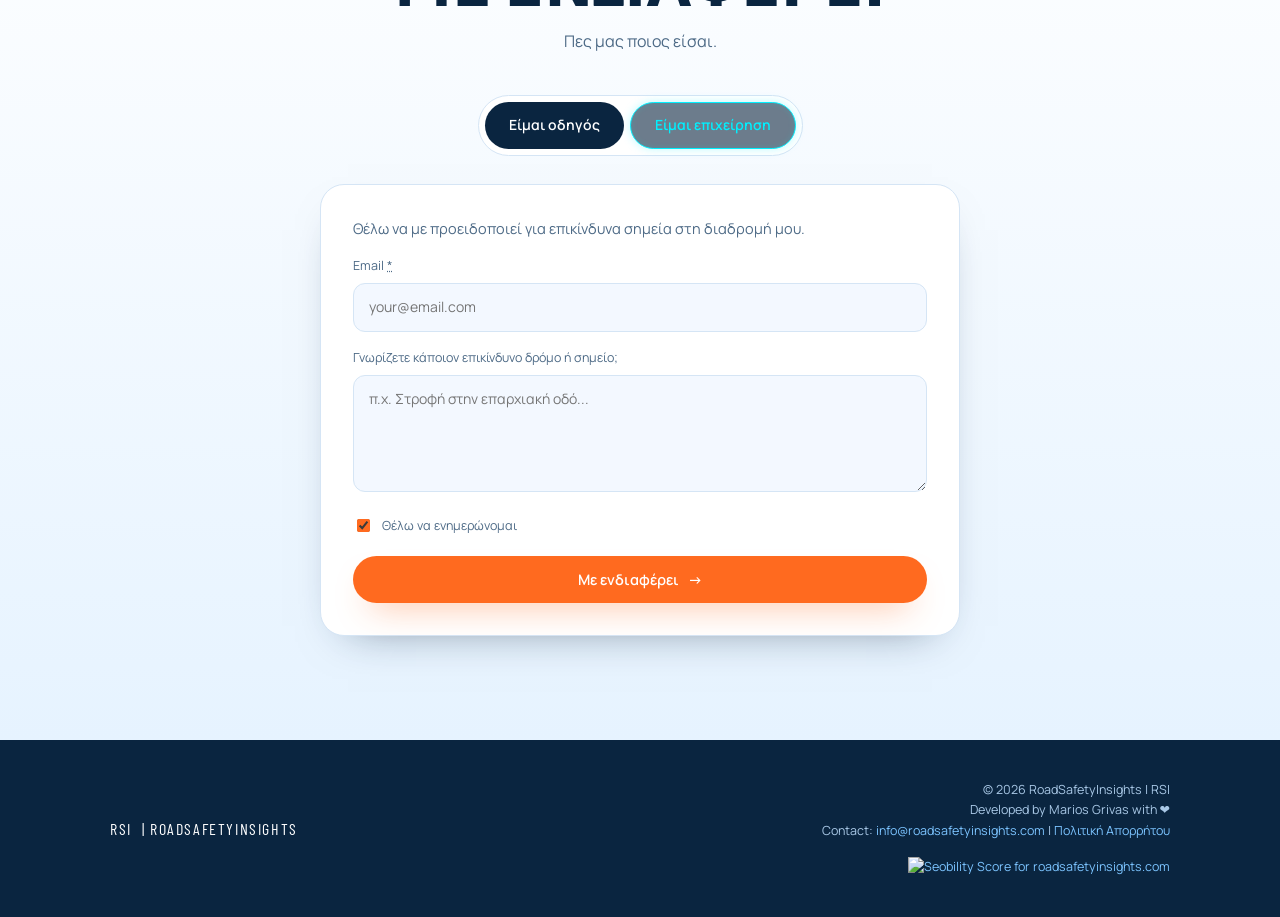
==== commit d1130675: "Update index.html" ====
--- a/index.html
+++ b/index.html
@@ -54,6 +54,7 @@
       <a href="index.html#gallery-app">Στιγμιότυπα</a>
       <a href="team.html">Η Ομάδα</a>
       <a class="header__demo" href="demo.html">Demo</a>
+      <a class="header__portal" href="portal.html">Login Portal</a>
       <a class="header__cta" href="index.html#interest">Ενδιαφέρον</a>
     </nav>
 
